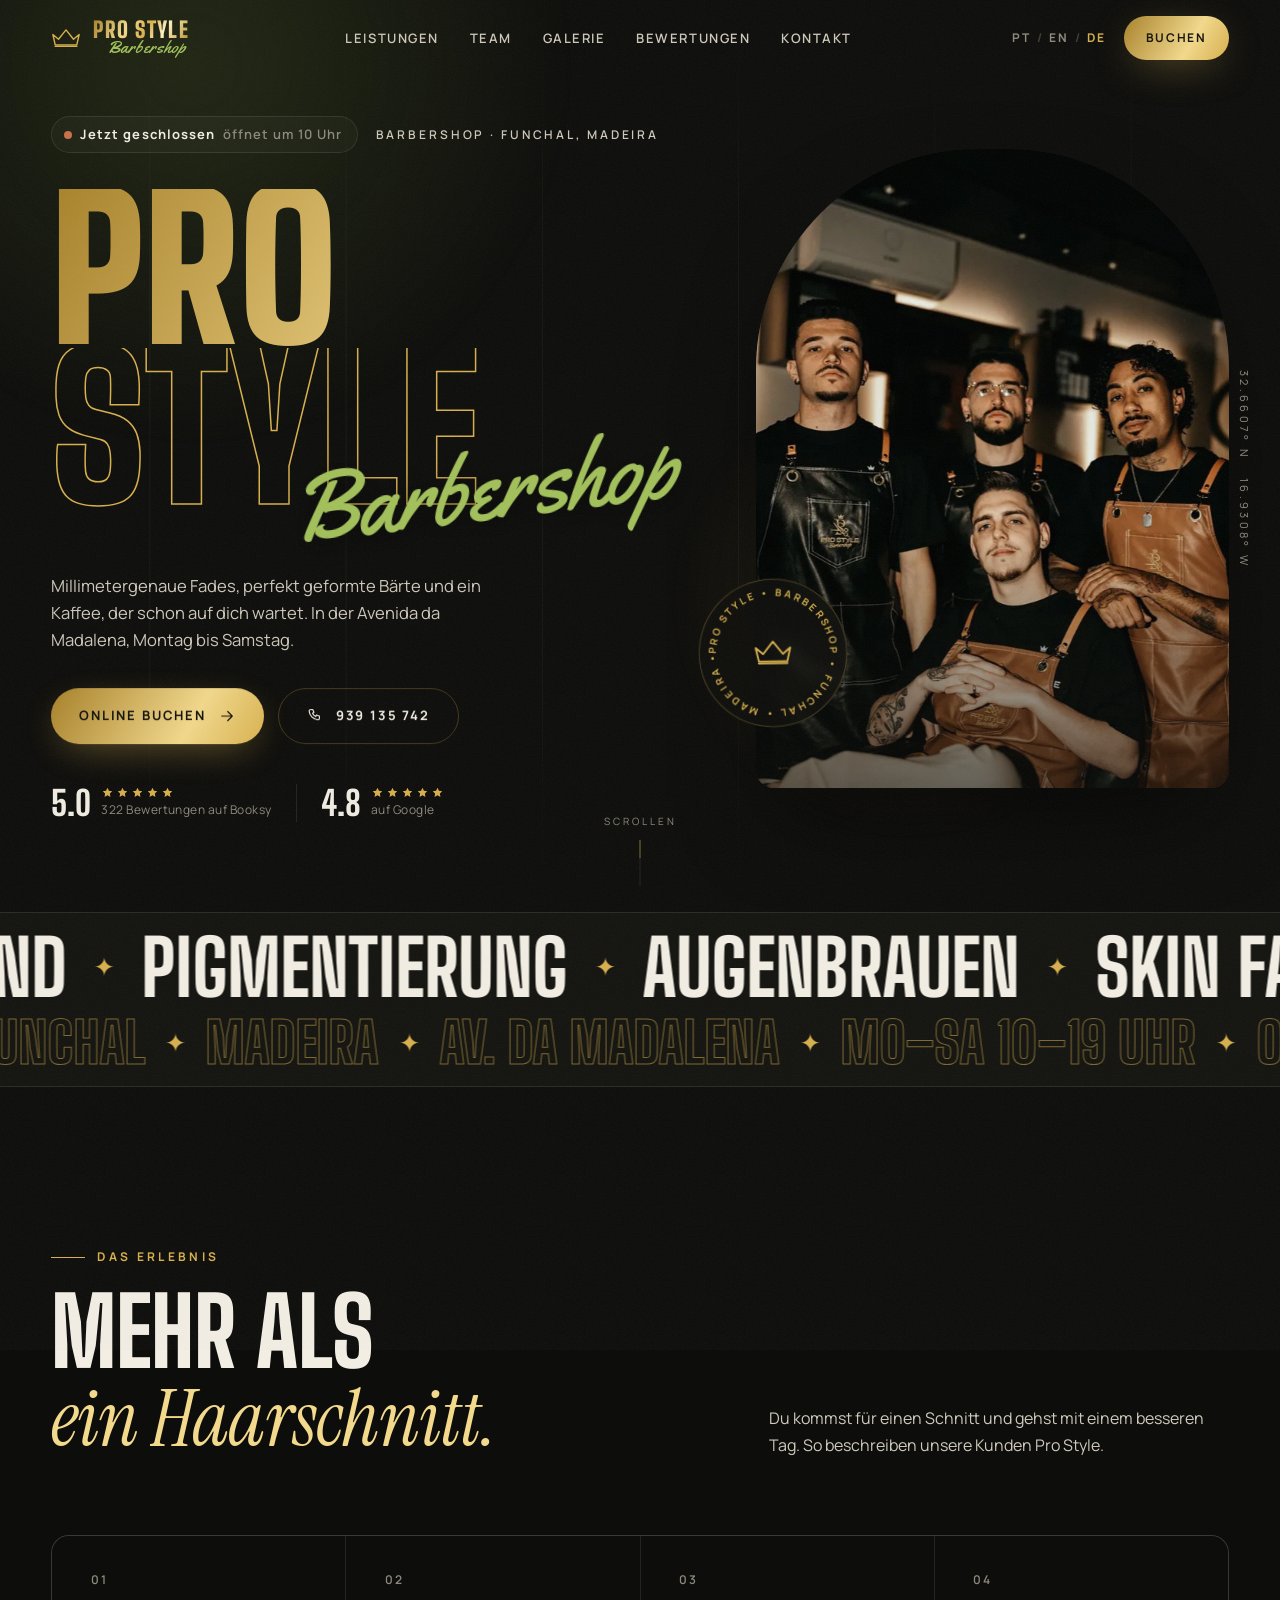
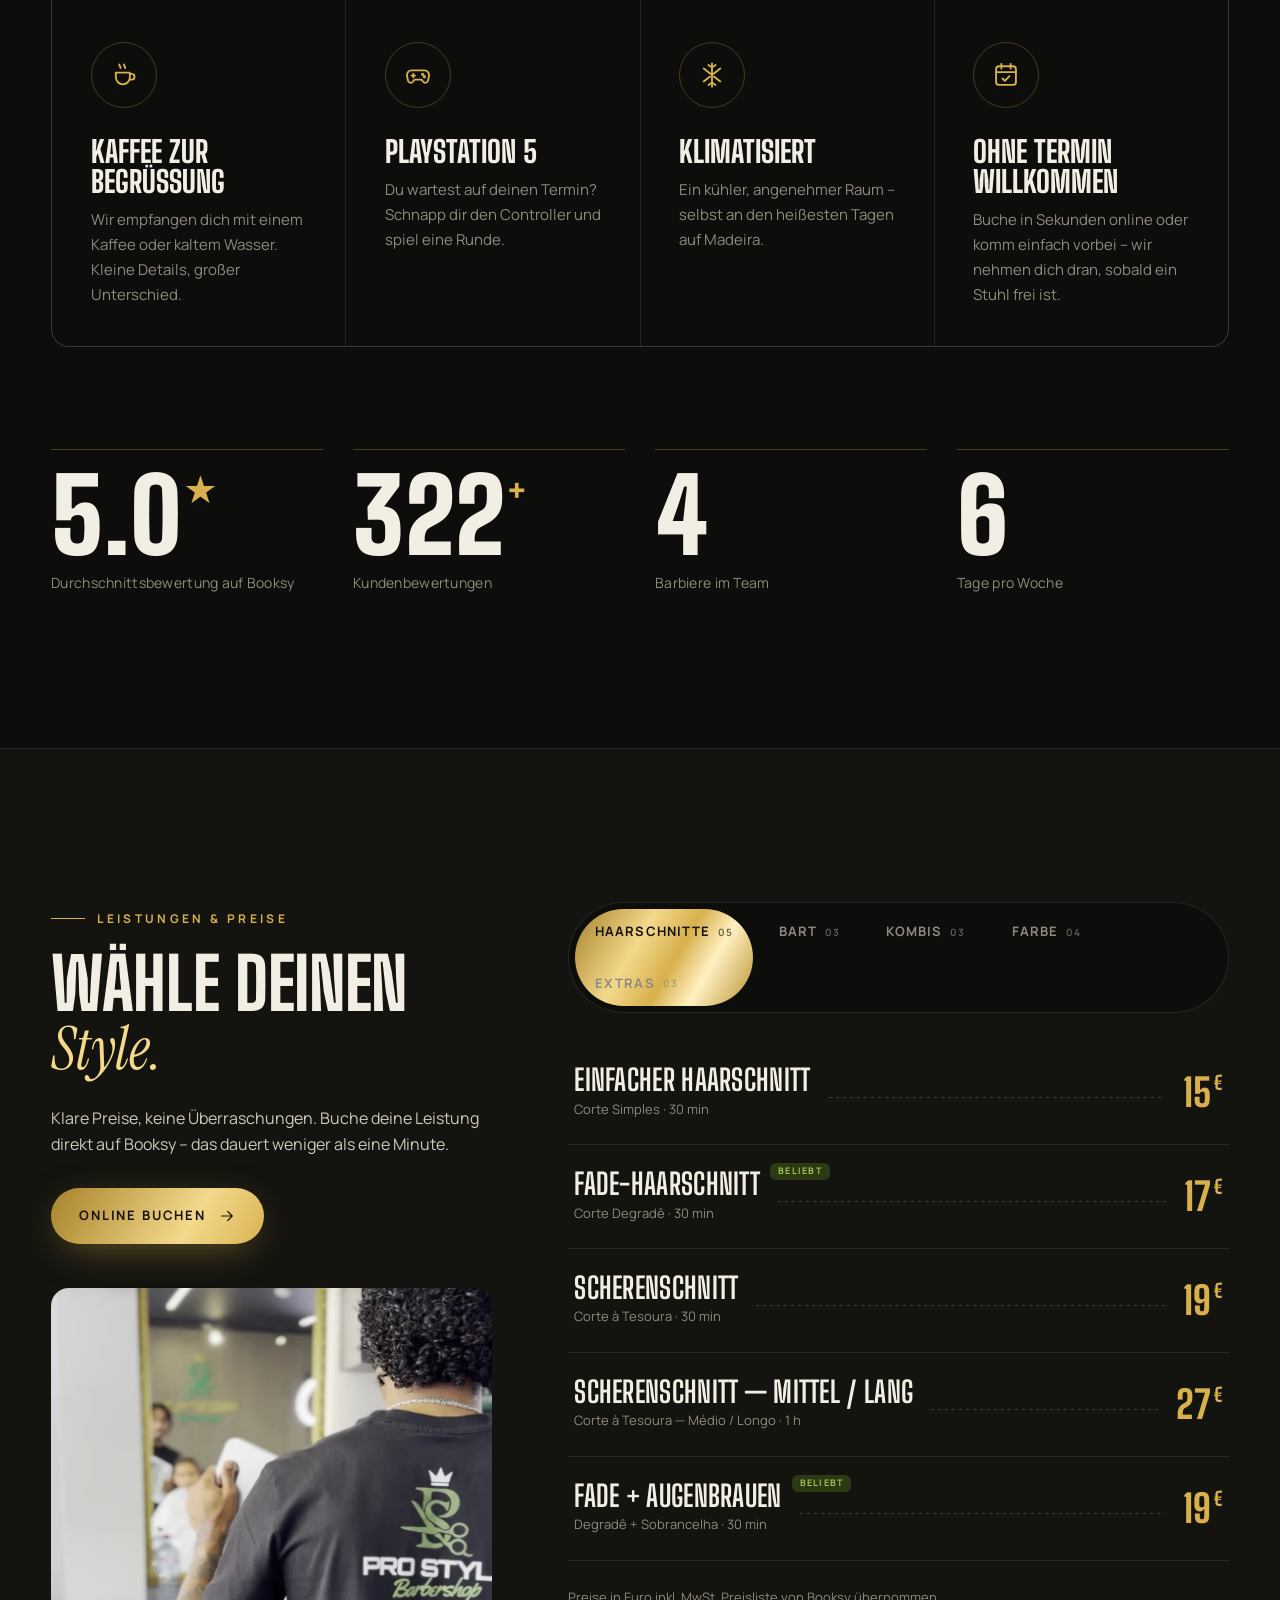
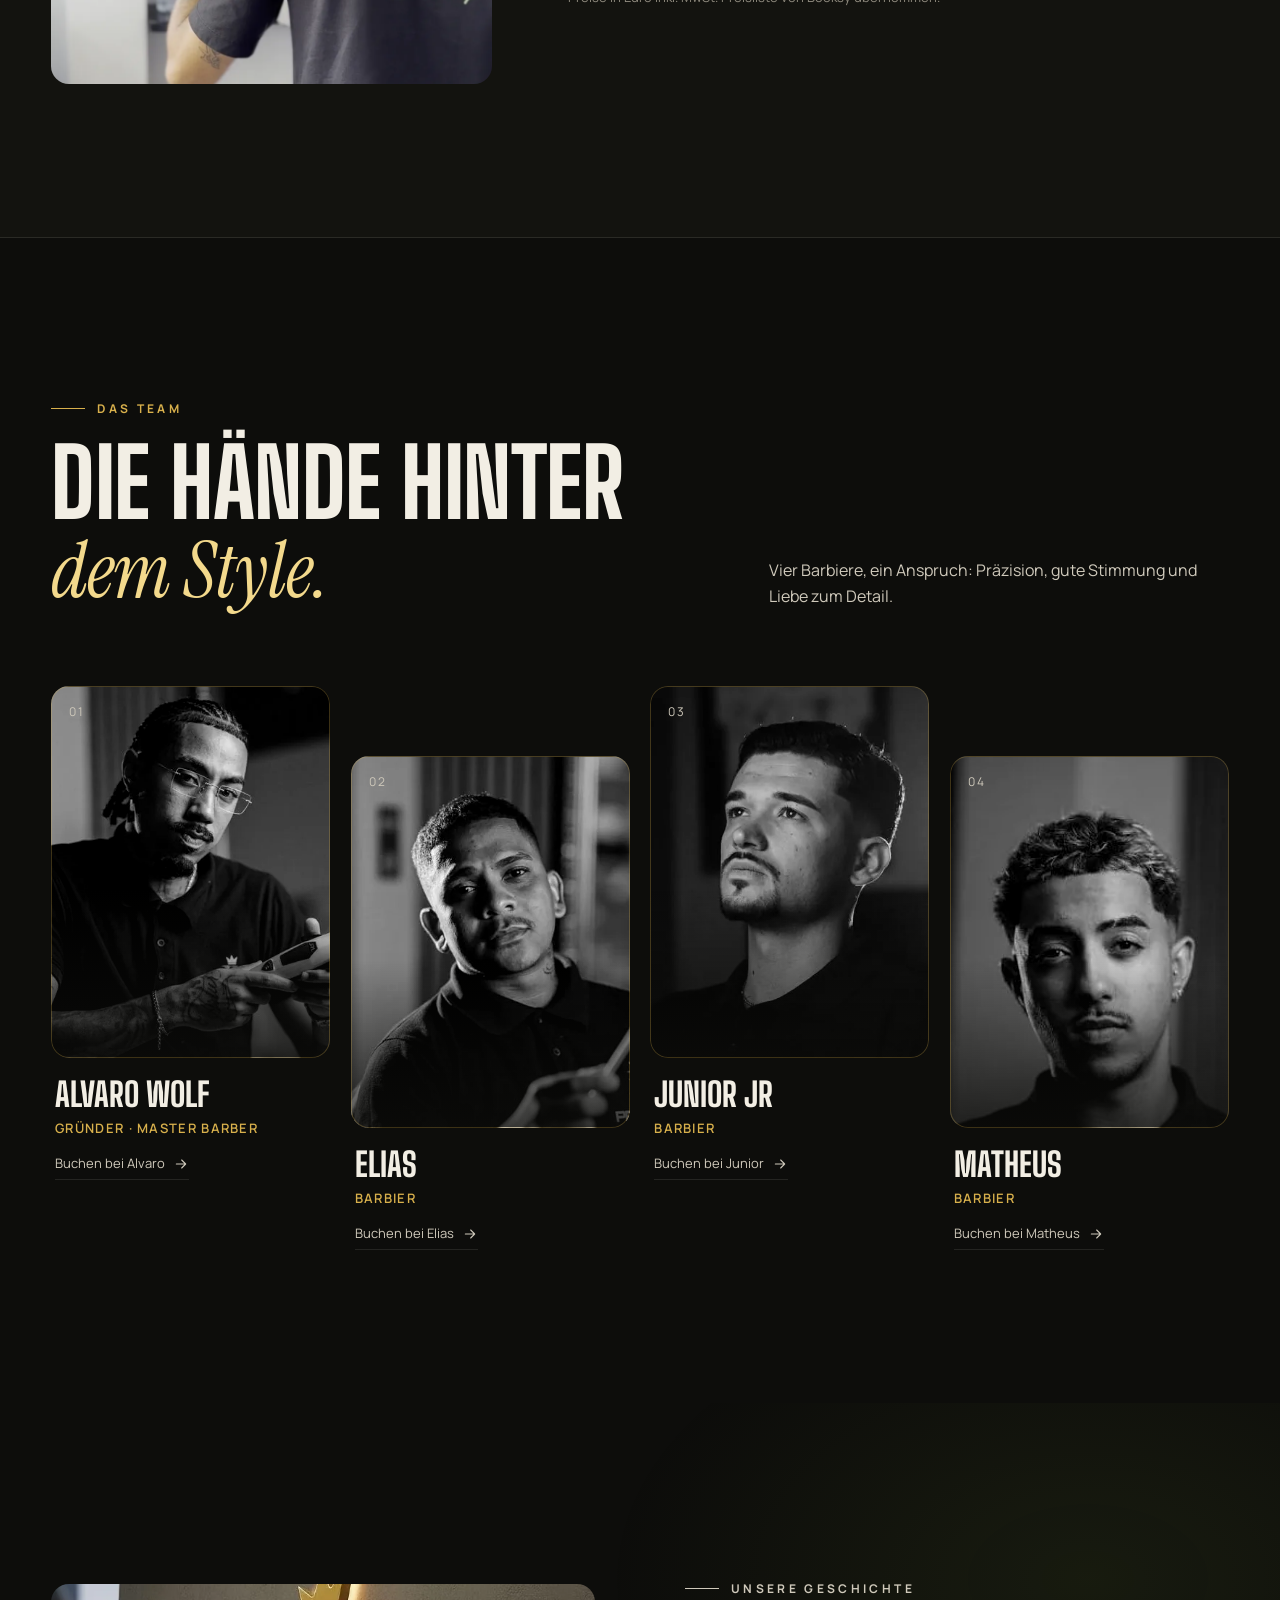
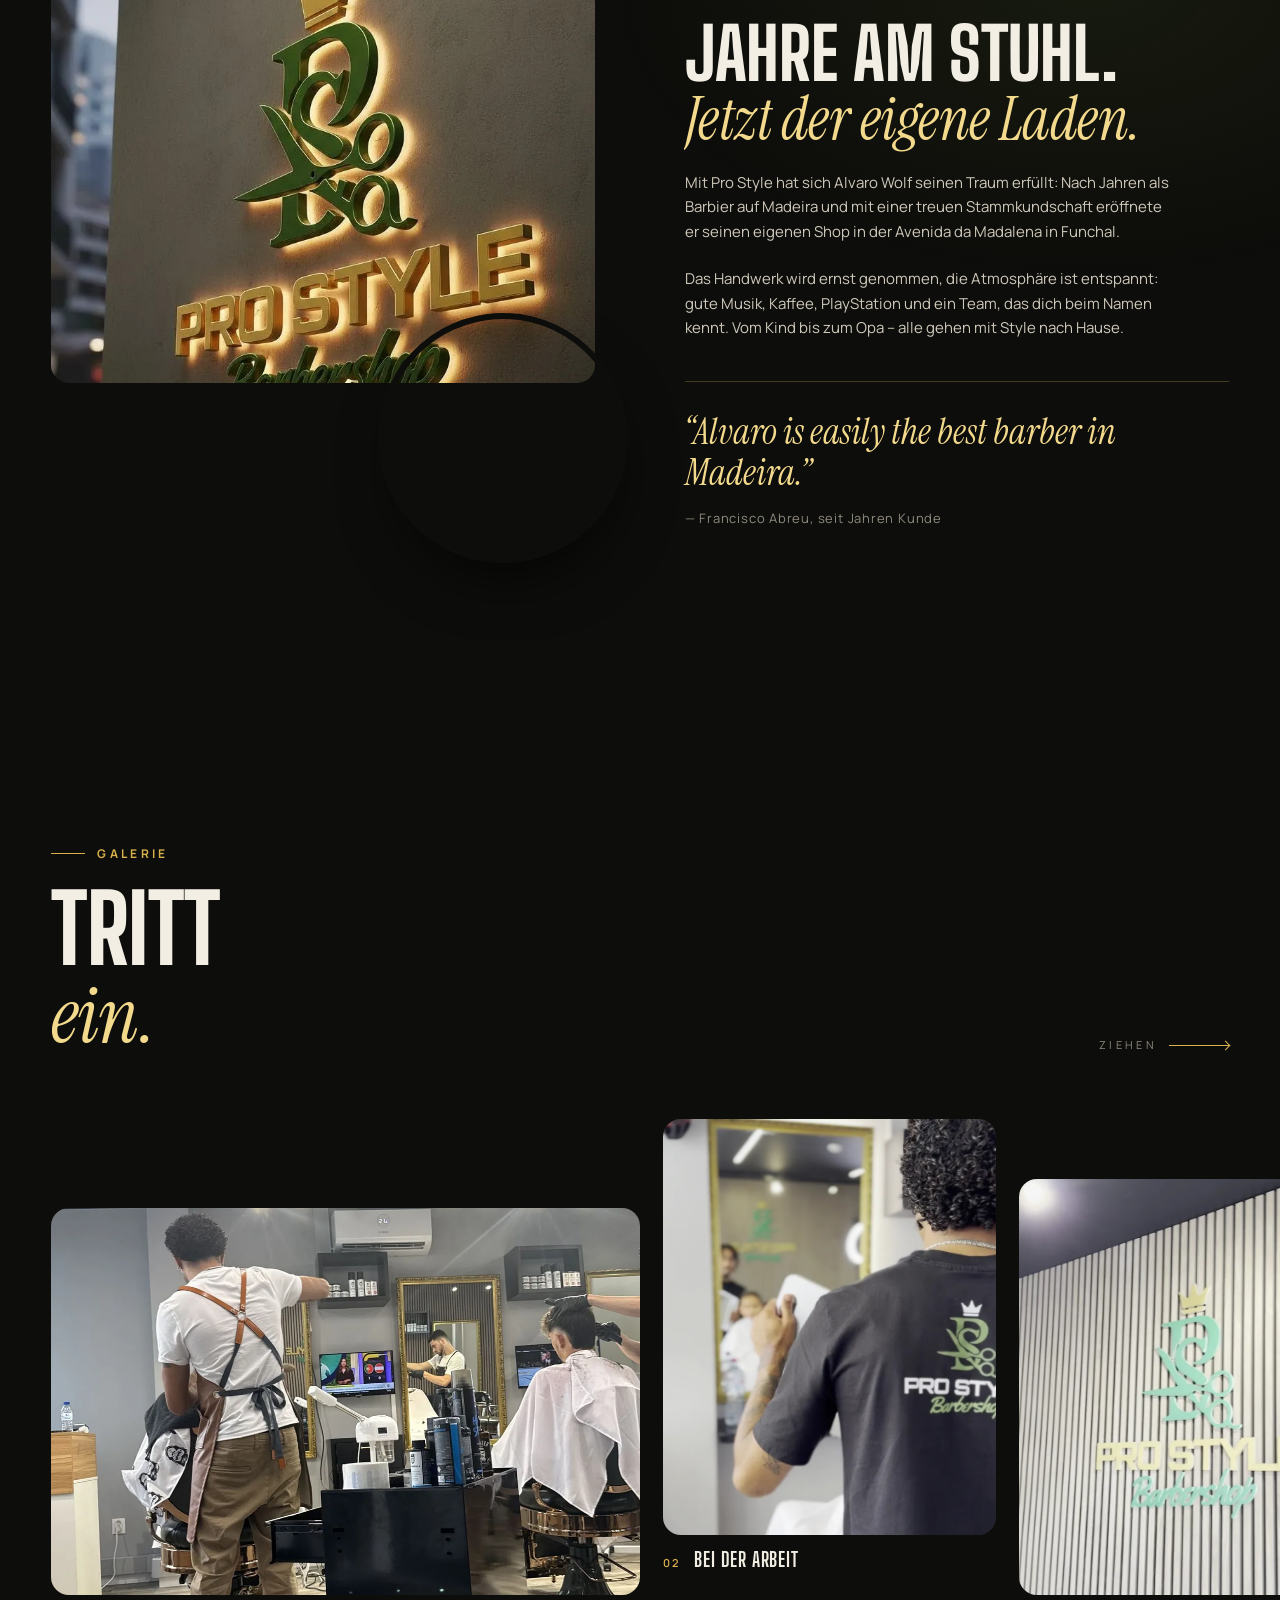
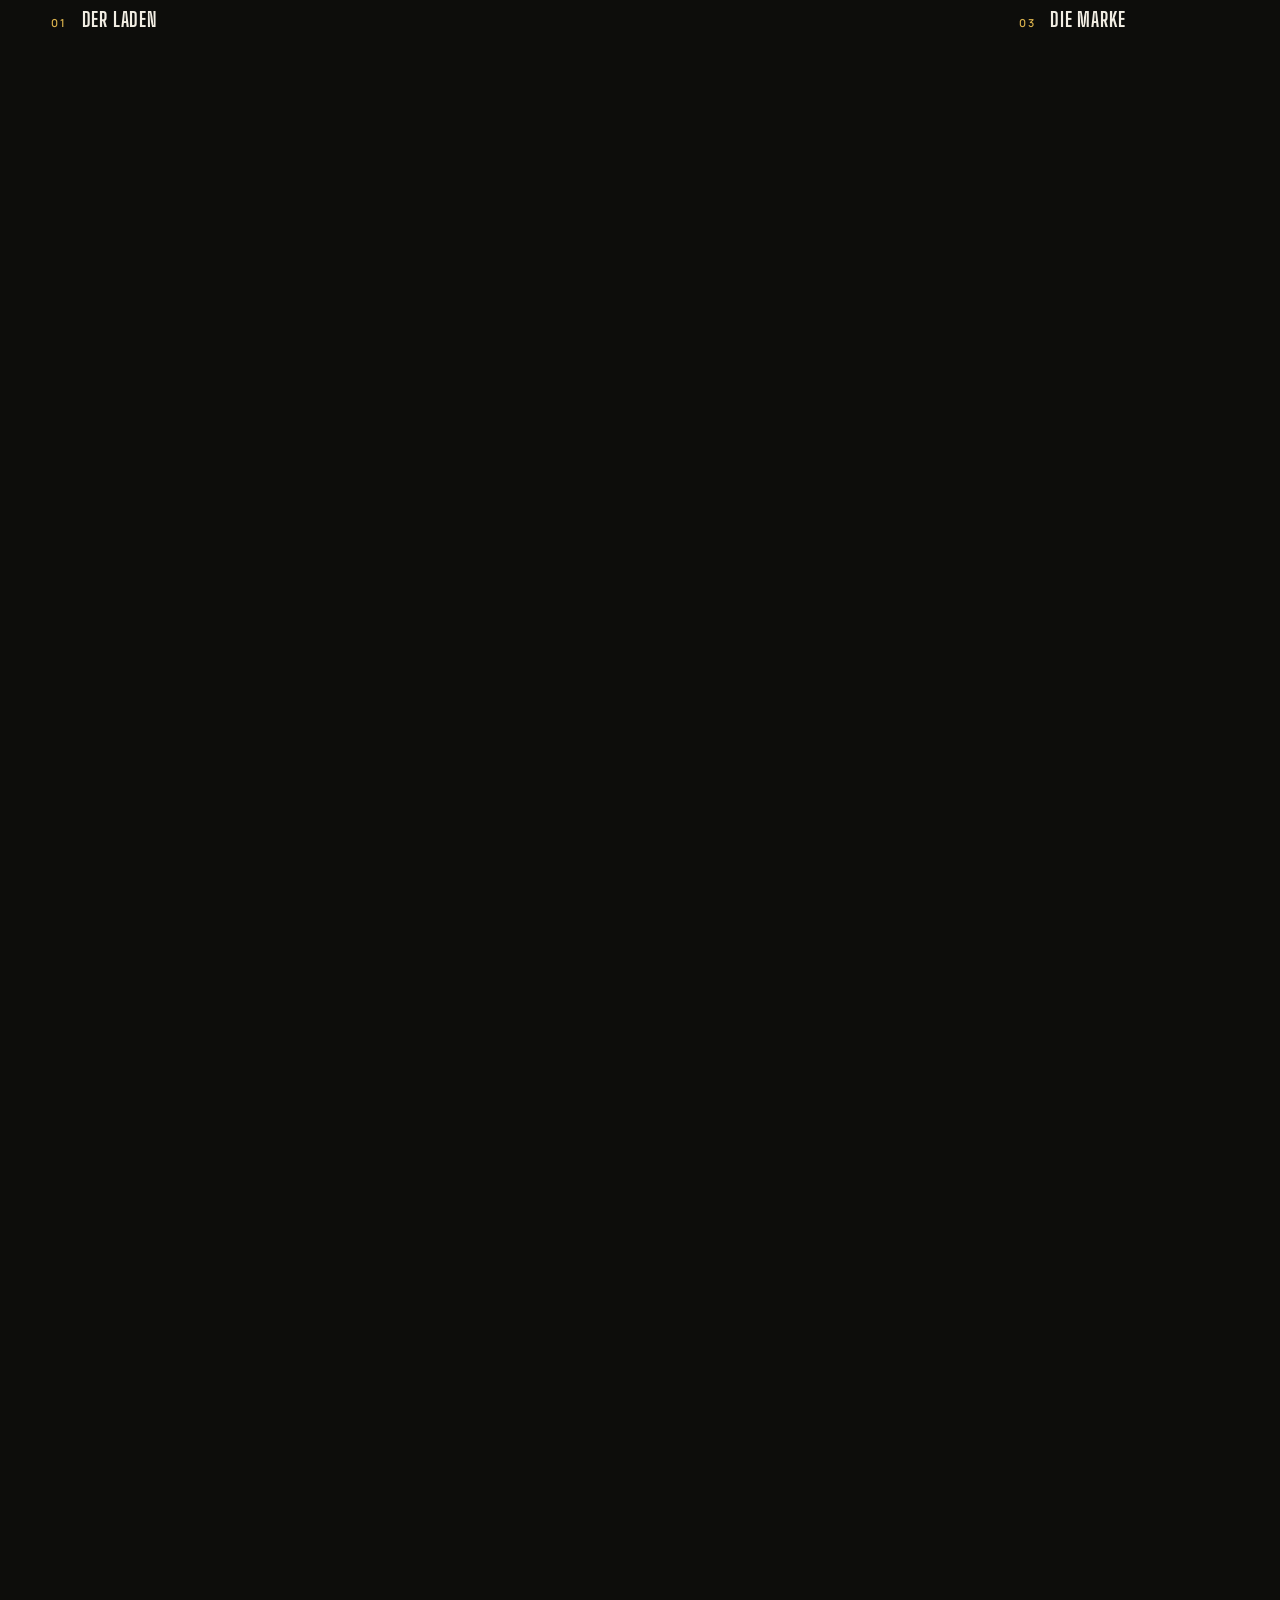
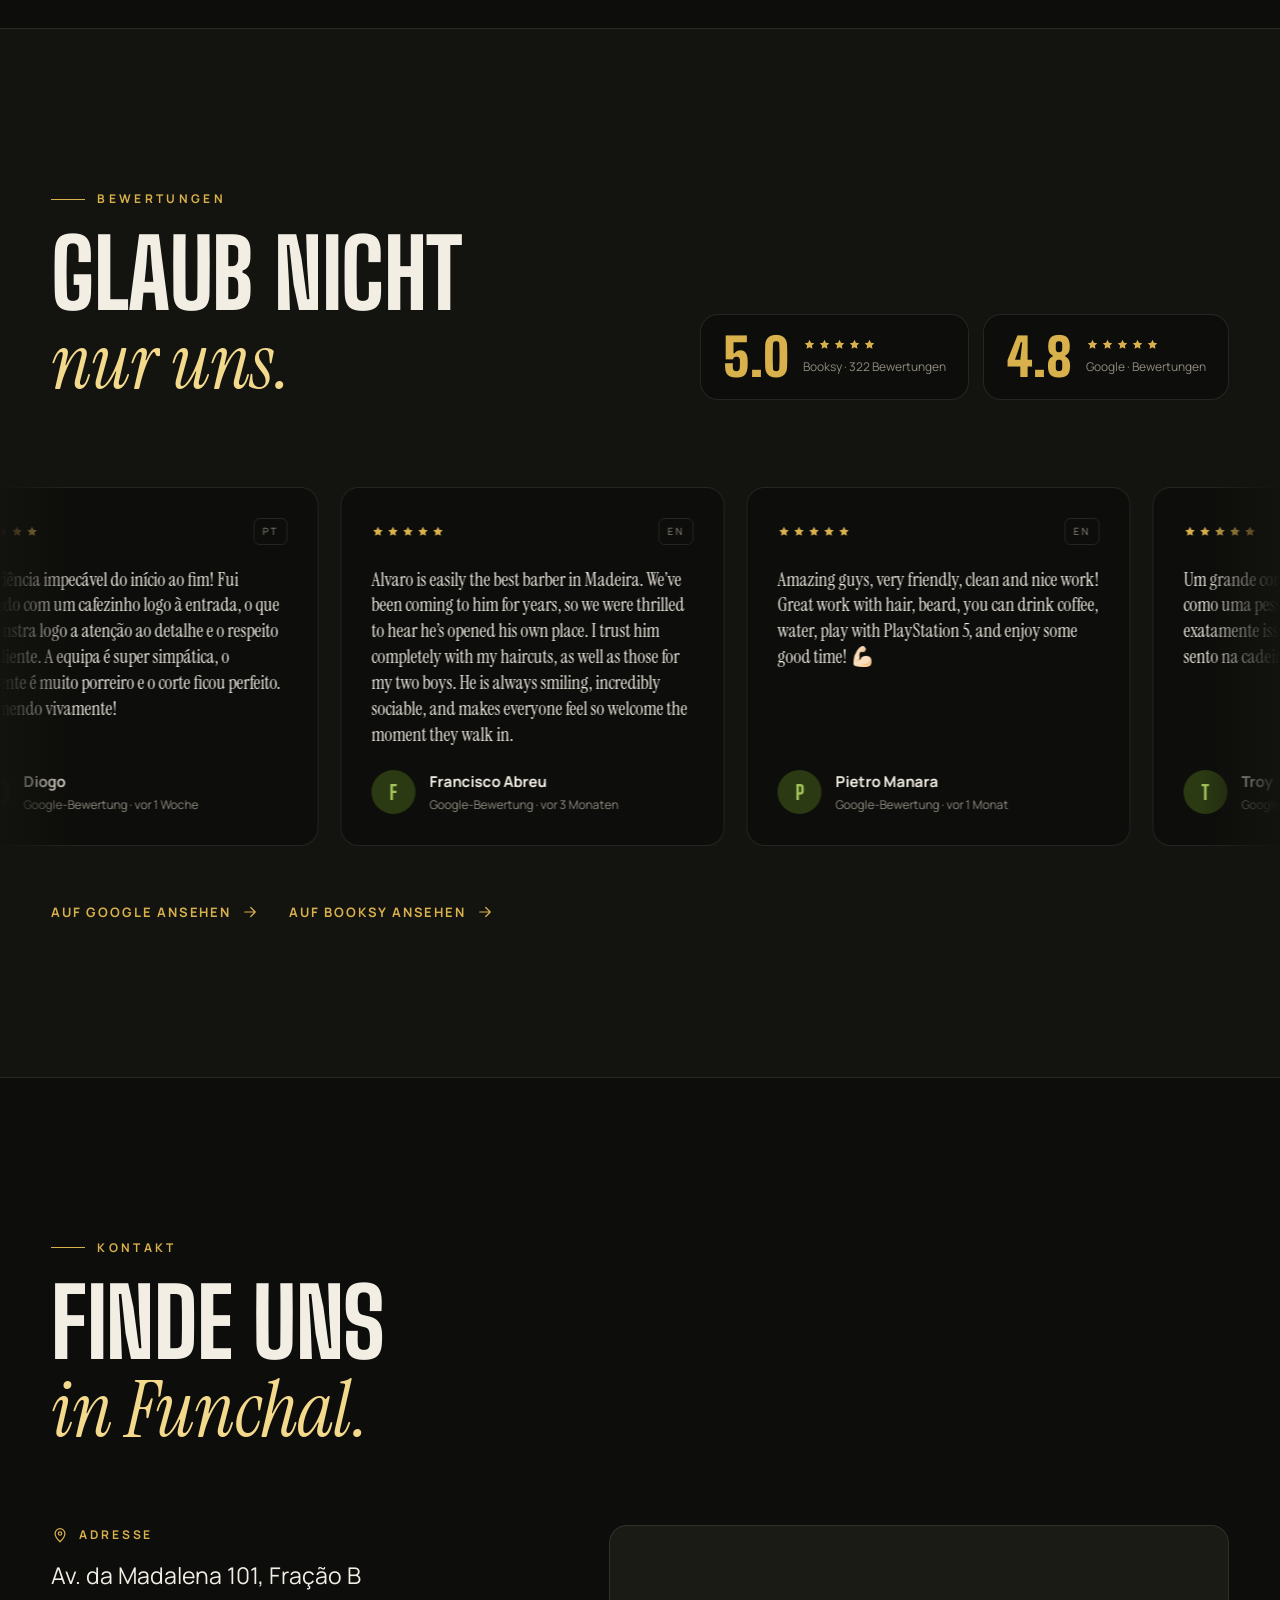
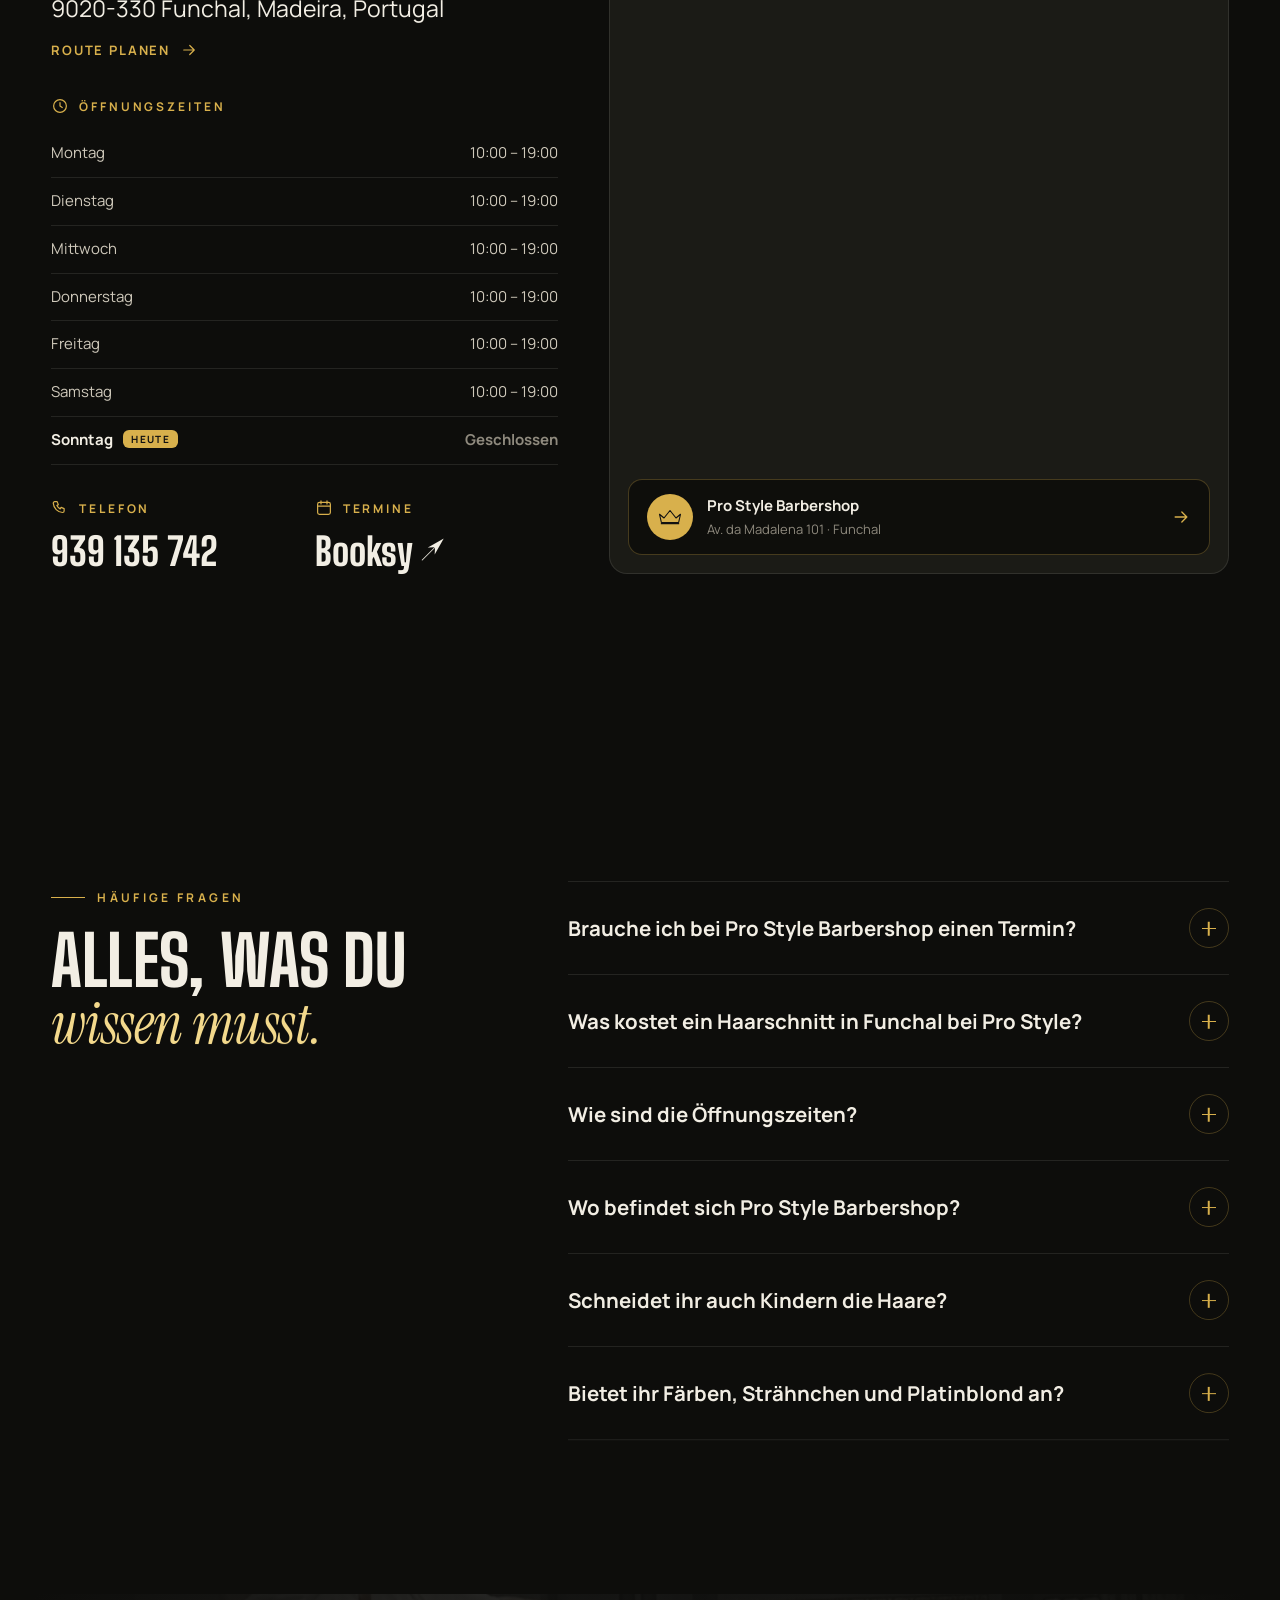
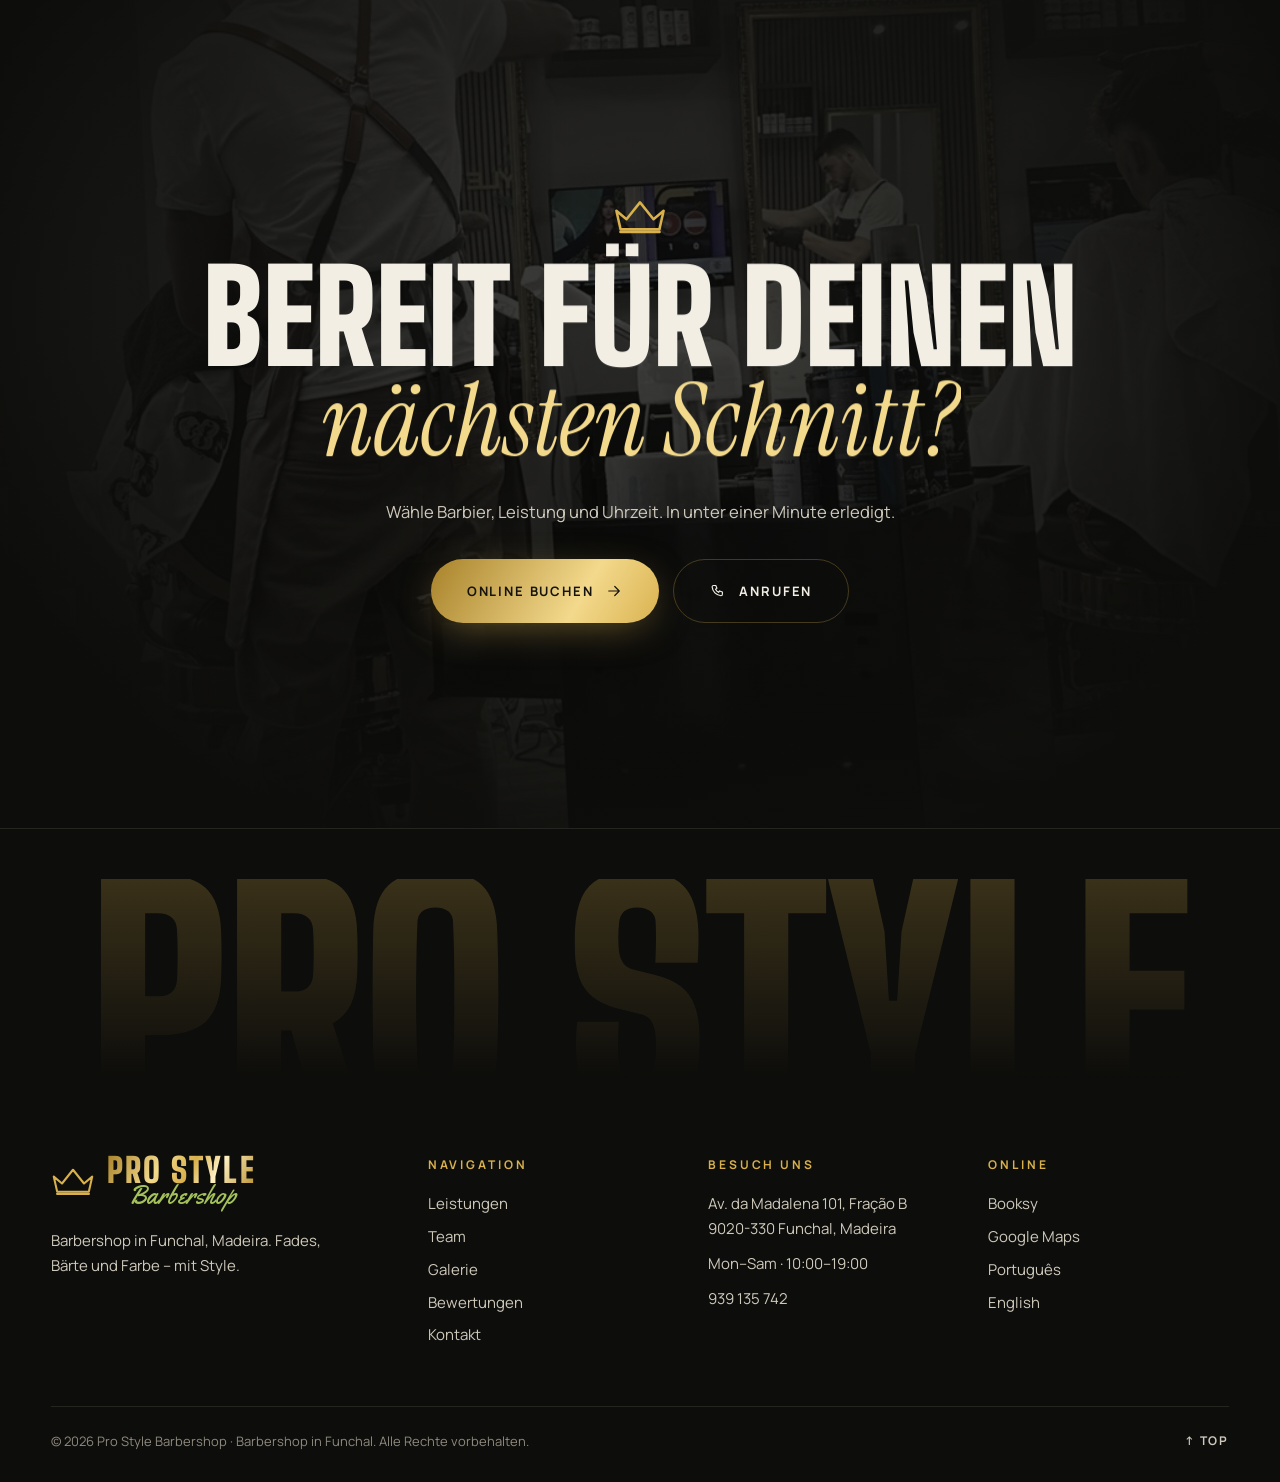
==== de/index.html @ 29e930ce "Pro Style Barbershop website: PT/EN/DE, animations, local SEO Co-Authored-By: Claude Opus 5.5 <norep" ====
<!doctype html>
<html lang="de">
<head>
<meta charset="utf-8">
<meta name="viewport" content="width=device-width, initial-scale=1, viewport-fit=cover">
<title>Pro Style Barbershop – Barbershop in Funchal, Madeira</title>
<meta name="description" content="Barbershop in der Av. da Madalena, Funchal. Fades, Bart und Färben ab 15 €. ★ 5.0 bei 322 Booksy-Bewertungen. Mo–Sa 10–19 Uhr. Online buchen.">
<link rel="canonical" href="https://www.prostylebarbershop.pt/de/">
<link rel="alternate" hreflang="pt-PT" href="https://www.prostylebarbershop.pt/">
<link rel="alternate" hreflang="en" href="https://www.prostylebarbershop.pt/en/">
<link rel="alternate" hreflang="de" href="https://www.prostylebarbershop.pt/de/">
<link rel="alternate" hreflang="x-default" href="https://www.prostylebarbershop.pt/">
<meta name="robots" content="noindex, nofollow">
<meta name="theme-color" content="#0d0d0b">
<meta name="geo.region" content="PT-30">
<meta name="geo.placename" content="Funchal, Madeira">
<meta name="geo.position" content="32.6607696;-16.9308653">
<meta name="ICBM" content="32.6607696, -16.9308653">
<meta property="og:type" content="website">
<meta property="og:site_name" content="Pro Style Barbershop">
<meta property="og:locale" content="de_DE">
<meta property="og:title" content="Pro Style Barbershop – Barbershop in Funchal, Madeira">
<meta property="og:description" content="Barbershop in der Av. da Madalena, Funchal. Fades, Bart und Färben ab 15 €. ★ 5.0 bei 322 Booksy-Bewertungen. Mo–Sa 10–19 Uhr. Online buchen.">
<meta property="og:url" content="https://www.prostylebarbershop.pt/de/">
<meta property="og:image" content="https://www.prostylebarbershop.pt/assets/img/og-image.jpg">
<meta property="og:image:width" content="1200">
<meta property="og:image:height" content="629">
<meta name="twitter:card" content="summary_large_image">
<link rel="icon" type="image/png" sizes="32x32" href="../favicon-32.png">
<link rel="apple-touch-icon" href="../apple-touch-icon.png">
<link rel="manifest" href="../site.webmanifest">
<link rel="preconnect" href="https://fonts.googleapis.com">
<link rel="preconnect" href="https://fonts.gstatic.com" crossorigin>
<link rel="stylesheet" href="https://fonts.googleapis.com/css2?family=Big+Shoulders+Display:wght@500;700;800;900&family=Instrument+Serif:ital@0;1&family=Manrope:wght@400;500;600;700&family=Yellowtail&display=swap">
<link rel="preload" as="image" href="../assets/img/hero-team.webp" imagesrcset="../assets/img/hero-team-sm.webp 640w, ../assets/img/hero-team.webp 1100w" imagesizes="(max-width: 900px) 100vw, 45vw">
<link rel="stylesheet" href="../assets/css/style.css">
<script>document.documentElement.classList.add('js');</script>
<script type="application/ld+json">{"@context": "https://schema.org", "@type": "BarberShop", "@id": "https://www.prostylebarbershop.pt/#barbershop", "name": "Pro Style Barbershop", "alternateName": "Pro Style Barber Shop", "description": "Barbershop in der Av. da Madalena, Funchal. Fades, Bart und Färben ab 15 €. ★ 5.0 bei 322 Booksy-Bewertungen. Mo–Sa 10–19 Uhr. Online buchen.", "url": "https://www.prostylebarbershop.pt/de/", "logo": "https://www.prostylebarbershop.pt/icon-512.png", "image": ["https://www.prostylebarbershop.pt/assets/img/og-image.jpg", "https://www.prostylebarbershop.pt/assets/img/hero-team.webp", "https://www.prostylebarbershop.pt/assets/img/interior.webp"], "telephone": "+351939135742", "priceRange": "€€", "currenciesAccepted": "EUR", "address": {"@type": "PostalAddress", "streetAddress": "Av. da Madalena 101, Fração B", "addressLocality": "Funchal", "addressRegion": "Madeira", "postalCode": "9020-330", "addressCountry": "PT"}, "geo": {"@type": "GeoCoordinates", "latitude": 32.6607696, "longitude": -16.9308653}, "hasMap": "https://maps.google.com/?cid=11358967857118036349", "areaServed": [{"@type": "City", "name": "Funchal"}, {"@type": "AdministrativeArea", "name": "Madeira"}], "openingHoursSpecification": [{"@type": "OpeningHoursSpecification", "dayOfWeek": ["Monday", "Tuesday", "Wednesday", "Thursday", "Friday", "Saturday"], "opens": "10:00", "closes": "19:00"}], "founder": {"@type": "Person", "name": "Alvaro Wolf"}, "employee": [{"@type": "Person", "name": "Alvaro Wolf", "jobTitle": "Barber"}, {"@type": "Person", "name": "Elias", "jobTitle": "Barber"}, {"@type": "Person", "name": "Junior JR", "jobTitle": "Barber"}, {"@type": "Person", "name": "Matheus", "jobTitle": "Barber"}], "sameAs": ["https://prostyle38.booksy.com", "https://maps.google.com/?cid=11358967857118036349"], "potentialAction": {"@type": "ReserveAction", "target": "https://prostyle38.booksy.com", "name": "Online buchen"}, "hasOfferCatalog": {"@type": "OfferCatalog", "name": "Leistungen & Preise", "itemListElement": [{"@type": "Offer", "price": "15.00", "priceCurrency": "EUR", "itemOffered": {"@type": "Service", "name": "Einfacher Haarschnitt"}}, {"@type": "Offer", "price": "17.00", "priceCurrency": "EUR", "itemOffered": {"@type": "Service", "name": "Fade-Haarschnitt"}}, {"@type": "Offer", "price": "19.00", "priceCurrency": "EUR", "itemOffered": {"@type": "Service", "name": "Scherenschnitt"}}, {"@type": "Offer", "price": "27.00", "priceCurrency": "EUR", "itemOffered": {"@type": "Service", "name": "Scherenschnitt — mittel / lang"}}, {"@type": "Offer", "price": "19.00", "priceCurrency": "EUR", "itemOffered": {"@type": "Service", "name": "Fade + Augenbrauen"}}, {"@type": "Offer", "price": "14.00", "priceCurrency": "EUR", "itemOffered": {"@type": "Service", "name": "Bart einfach"}}, {"@type": "Offer", "price": "30.00", "priceCurrency": "EUR", "itemOffered": {"@type": "Service", "name": "Pro Style Bart"}}, {"@type": "Offer", "price": "26.00", "priceCurrency": "EUR", "itemOffered": {"@type": "Service", "name": "Bart + Pigmentierung"}}, {"@type": "Offer", "price": "24.00", "priceCurrency": "EUR", "itemOffered": {"@type": "Service", "name": "Haare & Bart"}}, {"@type": "Offer", "price": "42.00", "priceCurrency": "EUR", "itemOffered": {"@type": "Service", "name": "Haare & Bart Pro Style"}}, {"@type": "Offer", "price": "29.00", "priceCurrency": "EUR", "itemOffered": {"@type": "Service", "name": "Schnitt + Pigmentierung"}}, {"@type": "Offer", "price": "35.00", "priceCurrency": "EUR", "itemOffered": {"@type": "Service", "name": "Färben"}}, {"@type": "Offer", "price": "50.00", "priceCurrency": "EUR", "itemOffered": {"@type": "Service", "name": "Färben + Haarschnitt"}}, {"@type": "Offer", "price": "60.00", "priceCurrency": "EUR", "itemOffered": {"@type": "Service", "name": "Strähnchen"}}, {"@type": "Offer", "price": "70.00", "priceCurrency": "EUR", "itemOffered": {"@type": "Service", "name": "Platinblond"}}, {"@type": "Offer", "price": "5.00", "priceCurrency": "EUR", "itemOffered": {"@type": "Service", "name": "Augenbrauen"}}, {"@type": "Offer", "price": "3.00", "priceCurrency": "EUR", "itemOffered": {"@type": "Service", "name": "Nasenwachs"}}, {"@type": "Offer", "price": "20.00", "priceCurrency": "EUR", "itemOffered": {"@type": "Service", "name": "Fade + Nasenwachs"}}]}, "amenityFeature": [{"@type": "LocationFeatureSpecification", "name": "Air conditioning", "value": true}, {"@type": "LocationFeatureSpecification", "name": "Free coffee", "value": true}, {"@type": "LocationFeatureSpecification", "name": "PlayStation 5", "value": true}, {"@type": "LocationFeatureSpecification", "name": "Walk-ins welcome", "value": true}]}</script>
<script type="application/ld+json">{"@context": "https://schema.org", "@type": "FAQPage", "mainEntity": [{"@type": "Question", "name": "Brauche ich bei Pro Style Barbershop einen Termin?", "acceptedAnswer": {"@type": "Answer", "text": "Wir empfehlen, online über Booksy zu buchen, um deine Wunschzeit zu sichern. Kunden ohne Termin sind aber willkommen, sobald ein Stuhl frei ist."}}, {"@type": "Question", "name": "Was kostet ein Haarschnitt in Funchal bei Pro Style?", "acceptedAnswer": {"@type": "Answer", "text": "Ein einfacher Haarschnitt kostet 15 €, ein Fade 17 € und die Kombi Haare & Bart 24 €. Die vollständige Preisliste findest du oben."}}, {"@type": "Question", "name": "Wie sind die Öffnungszeiten?", "acceptedAnswer": {"@type": "Answer", "text": "Wir haben Montag bis Samstag von 10:00 bis 19:00 Uhr geöffnet. Sonntags ist geschlossen."}}, {"@type": "Question", "name": "Wo befindet sich Pro Style Barbershop?", "acceptedAnswer": {"@type": "Answer", "text": "Av. da Madalena 101, Fração B, 9020-330 Funchal, Madeira, Portugal. Tippe auf „Route planen“, um den Weg in Google Maps zu öffnen."}}, {"@type": "Question", "name": "Schneidet ihr auch Kindern die Haare?", "acceptedAnswer": {"@type": "Answer", "text": "Ja. Wir schneiden Haare für Kunden jeden Alters – viele Väter bringen ihre Söhne gleich mit."}}, {"@type": "Question", "name": "Bietet ihr Färben, Strähnchen und Platinblond an?", "acceptedAnswer": {"@type": "Answer", "text": "Ja. Färben ab 35 €, Strähnchen 60 € und Platinblond 70 €."}}]}</script>
<script type="application/ld+json">{"@context": "https://schema.org", "@type": "WebSite", "name": "Pro Style Barbershop", "url": "https://www.prostylebarbershop.pt/", "inLanguage": "de"}</script>
</head>
<body data-lang="de">
<a class="skip" href="#main">Zum Inhalt springen</a>

<div class="loader" aria-hidden="true">
  <div class="loader-inner">
    <svg class="crown" viewBox="0 0 64 44" aria-hidden="true"><path class="crown-path" d="M4 14l12 10L32 4l16 20 12-10-5 22H9L4 14Z" fill="none" stroke="currentColor" stroke-width="3" stroke-linejoin="round"/><path class="crown-base" d="M9 39h46" stroke="currentColor" stroke-width="3.4" stroke-linecap="round"/></svg>
    <div class="loader-word"><span>P</span><span>R</span><span>O</span><span>&nbsp;</span><span>S</span><span>T</span><span>Y</span><span>L</span><span>E</span></div>
    <div class="loader-bar"><i></i></div>
    <p class="loader-sub">Der Stuhl wird vorbereitet</p>
  </div>
</div>

<div class="cursor" aria-hidden="true"><div class="cursor-dot"></div><div class="cursor-ring"><span class="cursor-label"></span></div></div>
<div class="grain" aria-hidden="true"></div>

<header class="header">
  <div class="header-in">
    <a class="brand" href="../" aria-label="Pro Style Barbershop — Barbershop in Funchal" data-cursor="hover"><span class="wordmark "><svg class="crown" viewBox="0 0 64 44" aria-hidden="true"><path class="crown-path" d="M4 14l12 10L32 4l16 20 12-10-5 22H9L4 14Z" fill="none" stroke="currentColor" stroke-width="3" stroke-linejoin="round"/><path class="crown-base" d="M9 39h46" stroke="currentColor" stroke-width="3.4" stroke-linecap="round"/></svg><span class="wm-text"><span class="wm-pro">PRO STYLE</span><span class="wm-script">Barbershop</span></span></span></a>
    <nav class="nav" aria-label="Menu">
      <ul><li><a href="#leistungen" data-cursor="hover">Leistungen</a></li><li><a href="#team" data-cursor="hover">Team</a></li><li><a href="#galerie" data-cursor="hover">Galerie</a></li><li><a href="#bewertungen" data-cursor="hover">Bewertungen</a></li><li><a href="#kontakt" data-cursor="hover">Kontakt</a></li></ul>
    </nav>
    <div class="header-actions">
      <div class="lang" role="group" aria-label="Language"><a href="../" hreflang="pt" lang="pt" title="Português" data-cursor="hover">PT</a><span class="lang-sep">/</span><a href="../en/" hreflang="en" lang="en" title="English" data-cursor="hover">EN</a><span class="lang-sep">/</span><span class="lang-cur" aria-current="true">DE</span></div>
      <a class="btn btn-gold btn-sm magnetic" href="https://prostyle38.booksy.com" target="_blank" rel="noopener" data-cursor="book"><span>Buchen</span></a>
      <button class="burger" aria-expanded="false" aria-controls="mnav" aria-label="Menü"><i></i><i></i></button>
    </div>
  </div>
</header>

<div class="mnav" id="mnav" hidden>
  <ul><li><a href="#leistungen"><span>01</span>Leistungen</a></li><li><a href="#team"><span>02</span>Team</a></li><li><a href="#galerie"><span>03</span>Galerie</a></li><li><a href="#bewertungen"><span>04</span>Bewertungen</a></li><li><a href="#kontakt"><span>05</span>Kontakt</a></li></ul>
  <div class="mnav-foot">
    <a href="tel:+351939135742"><svg class="ico" viewBox="0 0 24 24" fill="none" stroke="currentColor" stroke-width="1.6" stroke-linecap="round" stroke-linejoin="round" aria-hidden="true"><path d="M5 3.5h3.2l1.6 4-2 1.3a10 10 0 0 0 4.4 4.4l1.3-2 4 1.6V16a2 2 0 0 1-2 2A13.5 13.5 0 0 1 3 5.5a2 2 0 0 1 2-2Z"/></svg> 939 135 742</a>
    <a href="https://www.google.com/maps/dir/?api=1&destination=Pro+Style+Barbershop%2C+Av.+da+Madalena+101%2C+9020-330+Funchal" target="_blank" rel="noopener"><svg class="ico" viewBox="0 0 24 24" fill="none" stroke="currentColor" stroke-width="1.6" stroke-linecap="round" stroke-linejoin="round" aria-hidden="true"><path d="M12 21s-6.5-6-6.5-11a6.5 6.5 0 0 1 13 0c0 5-6.5 11-6.5 11Z"/><circle cx="12" cy="10" r="2.3"/></svg> Av. da Madalena 101, Funchal</a>
  </div>
</div>

<main id="main">

<section class="hero" aria-labelledby="hero-title">
  <div class="hero-bg" aria-hidden="true"><div class="hero-glow"></div><div class="hero-lines"></div></div>
  <div class="container hero-grid">
    <div class="hero-copy">
      <p class="eyebrow hero-in"><span class="status" data-status><i></i><b data-open="Jetzt geöffnet" data-closed="Jetzt geschlossen">Jetzt geöffnet</b><span class="status-sub" data-open="schließt um 19 Uhr" data-closed="öffnet um 10 Uhr">schließt um 19 Uhr</span></span><span class="eyebrow-txt">Barbershop · Funchal, Madeira</span></p>
      <h1 id="hero-title" class="hero-title">
        <span class="sr-only">Pro Style Barbershop — Barbershop in Funchal, Madeira</span>
        <span class="ht-line" aria-hidden="true"><span class="ht-word">PRO</span></span>
        <span class="ht-line" aria-hidden="true"><span class="ht-word ht-outline">STYLE</span></span>
        <span class="ht-script" aria-hidden="true">Barbershop</span>
      </h1>
      <p class="hero-lead hero-in">Millimetergenaue Fades, perfekt geformte Bärte und ein Kaffee, der schon auf dich wartet. In der Avenida da Madalena, Montag bis Samstag.</p>
      <div class="hero-ctas hero-in">
        <a class="btn btn-gold magnetic" href="https://prostyle38.booksy.com" target="_blank" rel="noopener" data-cursor="book"><span>Online buchen</span><svg class="ico" viewBox="0 0 24 24" fill="none" stroke="currentColor" stroke-width="1.6" stroke-linecap="round" stroke-linejoin="round" aria-hidden="true"><path d="M5 12h14M13 6l6 6-6 6"/></svg></a>
        <a class="btn btn-ghost magnetic" href="tel:+351939135742" data-cursor="hover"><svg class="ico" viewBox="0 0 24 24" fill="none" stroke="currentColor" stroke-width="1.6" stroke-linecap="round" stroke-linejoin="round" aria-hidden="true"><path d="M5 3.5h3.2l1.6 4-2 1.3a10 10 0 0 0 4.4 4.4l1.3-2 4 1.6V16a2 2 0 0 1-2 2A13.5 13.5 0 0 1 3 5.5a2 2 0 0 1 2-2Z"/></svg><span>939 135 742</span></a>
      </div>
      <div class="hero-ratings hero-in">
        <a href="https://prostyle38.booksy.com" target="_blank" rel="noopener" class="rating" data-cursor="hover"><strong>5.0</strong><span class="stars" aria-hidden="true"><svg viewBox="0 0 24 24" aria-hidden="true"><path fill="currentColor" d="m12 3 2.7 5.6 6.1.9-4.4 4.3 1 6.1L12 17l-5.4 2.9 1-6.1L3.2 9.5l6.1-.9L12 3Z"/></svg><svg viewBox="0 0 24 24" aria-hidden="true"><path fill="currentColor" d="m12 3 2.7 5.6 6.1.9-4.4 4.3 1 6.1L12 17l-5.4 2.9 1-6.1L3.2 9.5l6.1-.9L12 3Z"/></svg><svg viewBox="0 0 24 24" aria-hidden="true"><path fill="currentColor" d="m12 3 2.7 5.6 6.1.9-4.4 4.3 1 6.1L12 17l-5.4 2.9 1-6.1L3.2 9.5l6.1-.9L12 3Z"/></svg><svg viewBox="0 0 24 24" aria-hidden="true"><path fill="currentColor" d="m12 3 2.7 5.6 6.1.9-4.4 4.3 1 6.1L12 17l-5.4 2.9 1-6.1L3.2 9.5l6.1-.9L12 3Z"/></svg><svg viewBox="0 0 24 24" aria-hidden="true"><path fill="currentColor" d="m12 3 2.7 5.6 6.1.9-4.4 4.3 1 6.1L12 17l-5.4 2.9 1-6.1L3.2 9.5l6.1-.9L12 3Z"/></svg></span><small>322 Bewertungen auf Booksy</small></a>
        <span class="rating-sep" aria-hidden="true"></span>
        <a href="https://maps.app.goo.gl/f3qpy4afYyYAXmer7" target="_blank" rel="noopener" class="rating" data-cursor="hover"><strong>4.8</strong><span class="stars" aria-hidden="true"><svg viewBox="0 0 24 24" aria-hidden="true"><path fill="currentColor" d="m12 3 2.7 5.6 6.1.9-4.4 4.3 1 6.1L12 17l-5.4 2.9 1-6.1L3.2 9.5l6.1-.9L12 3Z"/></svg><svg viewBox="0 0 24 24" aria-hidden="true"><path fill="currentColor" d="m12 3 2.7 5.6 6.1.9-4.4 4.3 1 6.1L12 17l-5.4 2.9 1-6.1L3.2 9.5l6.1-.9L12 3Z"/></svg><svg viewBox="0 0 24 24" aria-hidden="true"><path fill="currentColor" d="m12 3 2.7 5.6 6.1.9-4.4 4.3 1 6.1L12 17l-5.4 2.9 1-6.1L3.2 9.5l6.1-.9L12 3Z"/></svg><svg viewBox="0 0 24 24" aria-hidden="true"><path fill="currentColor" d="m12 3 2.7 5.6 6.1.9-4.4 4.3 1 6.1L12 17l-5.4 2.9 1-6.1L3.2 9.5l6.1-.9L12 3Z"/></svg><svg viewBox="0 0 24 24" aria-hidden="true"><path fill="currentColor" d="m12 3 2.7 5.6 6.1.9-4.4 4.3 1 6.1L12 17l-5.4 2.9 1-6.1L3.2 9.5l6.1-.9L12 3Z"/></svg></span><small>auf Google</small></a>
      </div>
    </div>
    <div class="hero-media">
      <div class="hero-frame">
        <img src="../assets/img/hero-team.webp" srcset="../assets/img/hero-team-sm.webp 640w, ../assets/img/hero-team.webp 1100w" sizes="(max-width: 900px) 100vw, 45vw" alt="Das Team von Pro Style Barbershop in Funchal" width="1100" height="1650" fetchpriority="high">
      </div>
      <div class="badge" aria-hidden="true">
        <svg viewBox="0 0 200 200"><defs><path id="circ-de" d="M100,100 m-78,0 a78,78 0 1,1 156,0 a78,78 0 1,1 -156,0"/></defs><text><textPath href="#circ-de">PRO STYLE • BARBERSHOP • FUNCHAL • MADEIRA • </textPath></text></svg>
        <svg class="crown" viewBox="0 0 64 44" aria-hidden="true"><path class="crown-path" d="M4 14l12 10L32 4l16 20 12-10-5 22H9L4 14Z" fill="none" stroke="currentColor" stroke-width="3" stroke-linejoin="round"/><path class="crown-base" d="M9 39h46" stroke="currentColor" stroke-width="3.4" stroke-linecap="round"/></svg>
      </div>
      <p class="hero-loc"><span>32.6607° N</span><span>16.9308° W</span></p>
    </div>
  </div>
  <a class="scroll-cue" href="#erlebnis" data-cursor="hover"><span>Scrollen</span><i></i></a>
</section>

<section class="ticker" aria-hidden="true">
  <div class="marquee mq-a" aria-hidden="true"><div class="marquee-track"><span>Skin Fade</span><i aria-hidden="true">✦</i><span>Pro Style Bart</span><i aria-hidden="true">✦</i><span>Scherenschnitt</span><i aria-hidden="true">✦</i><span>Platinblond</span><i aria-hidden="true">✦</i><span>Pigmentierung</span><i aria-hidden="true">✦</i><span>Augenbrauen</span><i aria-hidden="true">✦</i><span>Skin Fade</span><i aria-hidden="true">✦</i><span>Pro Style Bart</span><i aria-hidden="true">✦</i><span>Scherenschnitt</span><i aria-hidden="true">✦</i><span>Platinblond</span><i aria-hidden="true">✦</i><span>Pigmentierung</span><i aria-hidden="true">✦</i><span>Augenbrauen</span><i aria-hidden="true">✦</i><span>Skin Fade</span><i aria-hidden="true">✦</i><span>Pro Style Bart</span><i aria-hidden="true">✦</i><span>Scherenschnitt</span><i aria-hidden="true">✦</i><span>Platinblond</span><i aria-hidden="true">✦</i><span>Pigmentierung</span><i aria-hidden="true">✦</i><span>Augenbrauen</span><i aria-hidden="true">✦</i><span>Skin Fade</span><i aria-hidden="true">✦</i><span>Pro Style Bart</span><i aria-hidden="true">✦</i><span>Scherenschnitt</span><i aria-hidden="true">✦</i><span>Platinblond</span><i aria-hidden="true">✦</i><span>Pigmentierung</span><i aria-hidden="true">✦</i><span>Augenbrauen</span><i aria-hidden="true">✦</i></div></div>
  <div class="marquee mq-b" aria-hidden="true"><div class="marquee-track"><span>Funchal</span><i aria-hidden="true">✦</i><span>Madeira</span><i aria-hidden="true">✦</i><span>Av. da Madalena</span><i aria-hidden="true">✦</i><span>Mo–Sa 10–19 Uhr</span><i aria-hidden="true">✦</i><span>Ohne Termin willkommen</span><i aria-hidden="true">✦</i><span>Funchal</span><i aria-hidden="true">✦</i><span>Madeira</span><i aria-hidden="true">✦</i><span>Av. da Madalena</span><i aria-hidden="true">✦</i><span>Mo–Sa 10–19 Uhr</span><i aria-hidden="true">✦</i><span>Ohne Termin willkommen</span><i aria-hidden="true">✦</i><span>Funchal</span><i aria-hidden="true">✦</i><span>Madeira</span><i aria-hidden="true">✦</i><span>Av. da Madalena</span><i aria-hidden="true">✦</i><span>Mo–Sa 10–19 Uhr</span><i aria-hidden="true">✦</i><span>Ohne Termin willkommen</span><i aria-hidden="true">✦</i><span>Funchal</span><i aria-hidden="true">✦</i><span>Madeira</span><i aria-hidden="true">✦</i><span>Av. da Madalena</span><i aria-hidden="true">✦</i><span>Mo–Sa 10–19 Uhr</span><i aria-hidden="true">✦</i><span>Ohne Termin willkommen</span><i aria-hidden="true">✦</i></div></div>
</section>

<section class="section experience" id="erlebnis">
  <div class="container">
    <div class="sec-head sec-head-row">
      <div>
        <p class="kicker">Das Erlebnis</p>
        <h2 class="sec-title split">Mehr als <em>ein Haarschnitt.</em></h2>
      </div>
      <p class="sec-lead reveal-up">Du kommst für einen Schnitt und gehst mit einem besseren Tag. So beschreiben unsere Kunden Pro Style.</p>
    </div>
    <div class="perks"><article class="perk reveal-up">
              <span class="perk-num">01</span>
              <div class="perk-ico"><svg class="ico" viewBox="0 0 24 24" fill="none" stroke="currentColor" stroke-width="1.6" stroke-linecap="round" stroke-linejoin="round" aria-hidden="true"><path d="M5 10h12v4a6 6 0 0 1-6 6h0a6 6 0 0 1-6-6v-4Z"/><path d="M17 11h1.5a2.5 2.5 0 0 1 0 5H17"/><path d="M8 3c0 1.5 1 1.5 1 3M12 3c0 1.5 1 1.5 1 3"/></svg></div>
              <h3>Kaffee zur Begrüßung</h3>
              <p>Wir empfangen dich mit einem Kaffee oder kaltem Wasser. Kleine Details, großer Unterschied.</p>
            </article><article class="perk reveal-up">
              <span class="perk-num">02</span>
              <div class="perk-ico"><svg class="ico" viewBox="0 0 24 24" fill="none" stroke="currentColor" stroke-width="1.6" stroke-linecap="round" stroke-linejoin="round" aria-hidden="true"><path d="M6.5 8h11a4 4 0 0 1 3.9 4.8l-.8 4a2.4 2.4 0 0 1-4.2 1L15 16H9l-1.4 1.8a2.4 2.4 0 0 1-4.2-1l-.8-4A4 4 0 0 1 6.5 8Z"/><path d="M8 11v3M6.5 12.5h3"/><circle cx="16" cy="11.5" r=".6"/><circle cx="17.5" cy="13.5" r=".6"/></svg></div>
              <h3>PlayStation 5</h3>
              <p>Du wartest auf deinen Termin? Schnapp dir den Controller und spiel eine Runde.</p>
            </article><article class="perk reveal-up">
              <span class="perk-num">03</span>
              <div class="perk-ico"><svg class="ico" viewBox="0 0 24 24" fill="none" stroke="currentColor" stroke-width="1.6" stroke-linecap="round" stroke-linejoin="round" aria-hidden="true"><path d="M12 2v20M4.9 6.5l14.2 11M4.9 17.5l14.2-11"/><path d="m9 3.5 3 2 3-2M9 20.5l3-2 3 2"/></svg></div>
              <h3>Klimatisiert</h3>
              <p>Ein kühler, angenehmer Raum – selbst an den heißesten Tagen auf Madeira.</p>
            </article><article class="perk reveal-up">
              <span class="perk-num">04</span>
              <div class="perk-ico"><svg class="ico" viewBox="0 0 24 24" fill="none" stroke="currentColor" stroke-width="1.6" stroke-linecap="round" stroke-linejoin="round" aria-hidden="true"><rect x="3.5" y="4.5" width="17" height="16" rx="2.5"/><path d="M3.5 9.5h17M8 2.5v4M16 2.5v4"/><path d="m9 15 2 2 4-4"/></svg></div>
              <h3>Ohne Termin willkommen</h3>
              <p>Buche in Sekunden online oder komm einfach vorbei – wir nehmen dich dran, sobald ein Stuhl frei ist.</p>
            </article></div>
    <div class="stats"><div class="stat reveal-up"><div class="stat-num"><span class="count" data-to="5.0">5.0</span><sup>★</sup></div><p>Durchschnittsbewertung auf Booksy</p></div><div class="stat reveal-up"><div class="stat-num"><span class="count" data-to="322">322</span><sup>+</sup></div><p>Kundenbewertungen</p></div><div class="stat reveal-up"><div class="stat-num"><span class="count" data-to="4">4</span><sup></sup></div><p>Barbiere im Team</p></div><div class="stat reveal-up"><div class="stat-num"><span class="count" data-to="6">6</span><sup></sup></div><p>Tage pro Woche</p></div></div>
  </div>
</section>

<section class="section services" id="leistungen">
  <div class="container svc-grid">
    <div class="svc-side">
      <p class="kicker">Leistungen &amp; Preise</p>
      <h2 class="sec-title split">Wähle deinen <em>Style.</em></h2>
      <p class="sec-lead reveal-up">Klare Preise, keine Überraschungen. Buche deine Leistung direkt auf Booksy – das dauert weniger als eine Minute.</p>
      <a class="btn btn-gold magnetic reveal-up" href="https://prostyle38.booksy.com" target="_blank" rel="noopener" data-cursor="book"><span>Online buchen</span><svg class="ico" viewBox="0 0 24 24" fill="none" stroke="currentColor" stroke-width="1.6" stroke-linecap="round" stroke-linejoin="round" aria-hidden="true"><path d="M5 12h14M13 6l6 6-6 6"/></svg></a>
      <div class="svc-photo reveal-clip"><img src="../assets/img/barber-at-work.webp" alt="Barbier von Pro Style beim Haareschneiden in Funchal" width="900" height="1125" loading="lazy" decoding="async"></div>
    </div>
    <div class="svc-main">
      <div class="svc-tabs" role="tablist" aria-label="Leistungen &amp; Preise"><button class="svc-tab" role="tab" id="tab-cuts" aria-controls="panel-cuts" aria-selected="true" data-cursor="hover">Haarschnitte<span class="svc-count">05</span></button><button class="svc-tab" role="tab" id="tab-beard" aria-controls="panel-beard" aria-selected="false" data-cursor="hover">Bart<span class="svc-count">03</span></button><button class="svc-tab" role="tab" id="tab-combo" aria-controls="panel-combo" aria-selected="false" data-cursor="hover">Kombis<span class="svc-count">03</span></button><button class="svc-tab" role="tab" id="tab-color" aria-controls="panel-color" aria-selected="false" data-cursor="hover">Farbe<span class="svc-count">04</span></button><button class="svc-tab" role="tab" id="tab-extras" aria-controls="panel-extras" aria-selected="false" data-cursor="hover">Extras<span class="svc-count">03</span></button><span class="svc-ind" aria-hidden="true"></span></div>
      <div class="svc-panels"><ul class="svc-panel" role="tabpanel" id="panel-cuts" aria-labelledby="tab-cuts"><li class="svc-row">
                <a href="https://prostyle38.booksy.com" target="_blank" rel="noopener" data-cursor="book">
                  <span class="svc-name"><strong>Einfacher Haarschnitt</strong><small>Corte Simples · 30 min</small></span>
                  <span class="svc-dots" aria-hidden="true"></span>
                  <span class="svc-price">15<em>€</em></span>
                  <span class="svc-go" aria-hidden="true">Buchen <svg class="ico" viewBox="0 0 24 24" fill="none" stroke="currentColor" stroke-width="1.6" stroke-linecap="round" stroke-linejoin="round" aria-hidden="true"><path d="M5 12h14M13 6l6 6-6 6"/></svg></span>
                </a></li><li class="svc-row">
                <a href="https://prostyle38.booksy.com" target="_blank" rel="noopener" data-cursor="book">
                  <span class="svc-name"><strong>Fade-Haarschnitt</strong><span class="pop">Beliebt</span><small>Corte Degradê · 30 min</small></span>
                  <span class="svc-dots" aria-hidden="true"></span>
                  <span class="svc-price">17<em>€</em></span>
                  <span class="svc-go" aria-hidden="true">Buchen <svg class="ico" viewBox="0 0 24 24" fill="none" stroke="currentColor" stroke-width="1.6" stroke-linecap="round" stroke-linejoin="round" aria-hidden="true"><path d="M5 12h14M13 6l6 6-6 6"/></svg></span>
                </a></li><li class="svc-row">
                <a href="https://prostyle38.booksy.com" target="_blank" rel="noopener" data-cursor="book">
                  <span class="svc-name"><strong>Scherenschnitt</strong><small>Corte à Tesoura · 30 min</small></span>
                  <span class="svc-dots" aria-hidden="true"></span>
                  <span class="svc-price">19<em>€</em></span>
                  <span class="svc-go" aria-hidden="true">Buchen <svg class="ico" viewBox="0 0 24 24" fill="none" stroke="currentColor" stroke-width="1.6" stroke-linecap="round" stroke-linejoin="round" aria-hidden="true"><path d="M5 12h14M13 6l6 6-6 6"/></svg></span>
                </a></li><li class="svc-row">
                <a href="https://prostyle38.booksy.com" target="_blank" rel="noopener" data-cursor="book">
                  <span class="svc-name"><strong>Scherenschnitt — mittel / lang</strong><small>Corte à Tesoura — Médio / Longo · 1 h</small></span>
                  <span class="svc-dots" aria-hidden="true"></span>
                  <span class="svc-price">27<em>€</em></span>
                  <span class="svc-go" aria-hidden="true">Buchen <svg class="ico" viewBox="0 0 24 24" fill="none" stroke="currentColor" stroke-width="1.6" stroke-linecap="round" stroke-linejoin="round" aria-hidden="true"><path d="M5 12h14M13 6l6 6-6 6"/></svg></span>
                </a></li><li class="svc-row">
                <a href="https://prostyle38.booksy.com" target="_blank" rel="noopener" data-cursor="book">
                  <span class="svc-name"><strong>Fade + Augenbrauen</strong><span class="pop">Beliebt</span><small>Degradê + Sobrancelha · 30 min</small></span>
                  <span class="svc-dots" aria-hidden="true"></span>
                  <span class="svc-price">19<em>€</em></span>
                  <span class="svc-go" aria-hidden="true">Buchen <svg class="ico" viewBox="0 0 24 24" fill="none" stroke="currentColor" stroke-width="1.6" stroke-linecap="round" stroke-linejoin="round" aria-hidden="true"><path d="M5 12h14M13 6l6 6-6 6"/></svg></span>
                </a></li></ul><ul class="svc-panel" role="tabpanel" id="panel-beard" aria-labelledby="tab-beard" hidden><li class="svc-row">
                <a href="https://prostyle38.booksy.com" target="_blank" rel="noopener" data-cursor="book">
                  <span class="svc-name"><strong>Bart einfach</strong><small>Barba Simples · 30 min</small></span>
                  <span class="svc-dots" aria-hidden="true"></span>
                  <span class="svc-price">14<em>€</em></span>
                  <span class="svc-go" aria-hidden="true">Buchen <svg class="ico" viewBox="0 0 24 24" fill="none" stroke="currentColor" stroke-width="1.6" stroke-linecap="round" stroke-linejoin="round" aria-hidden="true"><path d="M5 12h14M13 6l6 6-6 6"/></svg></span>
                </a></li><li class="svc-row">
                <a href="https://prostyle38.booksy.com" target="_blank" rel="noopener" data-cursor="book">
                  <span class="svc-name"><strong>Pro Style Bart</strong><span class="pop">Beliebt</span><small>Barba Pro Style · 1 h</small></span>
                  <span class="svc-dots" aria-hidden="true"></span>
                  <span class="svc-price">30<em>€</em></span>
                  <span class="svc-go" aria-hidden="true">Buchen <svg class="ico" viewBox="0 0 24 24" fill="none" stroke="currentColor" stroke-width="1.6" stroke-linecap="round" stroke-linejoin="round" aria-hidden="true"><path d="M5 12h14M13 6l6 6-6 6"/></svg></span>
                </a></li><li class="svc-row">
                <a href="https://prostyle38.booksy.com" target="_blank" rel="noopener" data-cursor="book">
                  <span class="svc-name"><strong>Bart + Pigmentierung</strong><small>Barba + Pigmento · 40 min</small></span>
                  <span class="svc-dots" aria-hidden="true"></span>
                  <span class="svc-price">26<em>€</em></span>
                  <span class="svc-go" aria-hidden="true">Buchen <svg class="ico" viewBox="0 0 24 24" fill="none" stroke="currentColor" stroke-width="1.6" stroke-linecap="round" stroke-linejoin="round" aria-hidden="true"><path d="M5 12h14M13 6l6 6-6 6"/></svg></span>
                </a></li></ul><ul class="svc-panel" role="tabpanel" id="panel-combo" aria-labelledby="tab-combo" hidden><li class="svc-row">
                <a href="https://prostyle38.booksy.com" target="_blank" rel="noopener" data-cursor="book">
                  <span class="svc-name"><strong>Haare &amp; Bart</strong><span class="pop">Beliebt</span><small>Cabelo e Barba · 1 h</small></span>
                  <span class="svc-dots" aria-hidden="true"></span>
                  <span class="svc-price">24<em>€</em></span>
                  <span class="svc-go" aria-hidden="true">Buchen <svg class="ico" viewBox="0 0 24 24" fill="none" stroke="currentColor" stroke-width="1.6" stroke-linecap="round" stroke-linejoin="round" aria-hidden="true"><path d="M5 12h14M13 6l6 6-6 6"/></svg></span>
                </a></li><li class="svc-row">
                <a href="https://prostyle38.booksy.com" target="_blank" rel="noopener" data-cursor="book">
                  <span class="svc-name"><strong>Haare &amp; Bart Pro Style</strong><small>Cabelo e Barba Pro Style · 1 h 30</small></span>
                  <span class="svc-dots" aria-hidden="true"></span>
                  <span class="svc-price">42<em>€</em></span>
                  <span class="svc-go" aria-hidden="true">Buchen <svg class="ico" viewBox="0 0 24 24" fill="none" stroke="currentColor" stroke-width="1.6" stroke-linecap="round" stroke-linejoin="round" aria-hidden="true"><path d="M5 12h14M13 6l6 6-6 6"/></svg></span>
                </a></li><li class="svc-row">
                <a href="https://prostyle38.booksy.com" target="_blank" rel="noopener" data-cursor="book">
                  <span class="svc-name"><strong>Schnitt + Pigmentierung</strong><small>Corte + Pigmento · 40 min</small></span>
                  <span class="svc-dots" aria-hidden="true"></span>
                  <span class="svc-price">29<em>€</em></span>
                  <span class="svc-go" aria-hidden="true">Buchen <svg class="ico" viewBox="0 0 24 24" fill="none" stroke="currentColor" stroke-width="1.6" stroke-linecap="round" stroke-linejoin="round" aria-hidden="true"><path d="M5 12h14M13 6l6 6-6 6"/></svg></span>
                </a></li></ul><ul class="svc-panel" role="tabpanel" id="panel-color" aria-labelledby="tab-color" hidden><li class="svc-row">
                <a href="https://prostyle38.booksy.com" target="_blank" rel="noopener" data-cursor="book">
                  <span class="svc-name"><strong>Färben</strong><small>Coloração · 1 h</small></span>
                  <span class="svc-dots" aria-hidden="true"></span>
                  <span class="svc-price">35<em>€</em></span>
                  <span class="svc-go" aria-hidden="true">Buchen <svg class="ico" viewBox="0 0 24 24" fill="none" stroke="currentColor" stroke-width="1.6" stroke-linecap="round" stroke-linejoin="round" aria-hidden="true"><path d="M5 12h14M13 6l6 6-6 6"/></svg></span>
                </a></li><li class="svc-row">
                <a href="https://prostyle38.booksy.com" target="_blank" rel="noopener" data-cursor="book">
                  <span class="svc-name"><strong>Färben + Haarschnitt</strong><small>Coloração + Corte · 1 h 30</small></span>
                  <span class="svc-dots" aria-hidden="true"></span>
                  <span class="svc-price">50<em>€</em></span>
                  <span class="svc-go" aria-hidden="true">Buchen <svg class="ico" viewBox="0 0 24 24" fill="none" stroke="currentColor" stroke-width="1.6" stroke-linecap="round" stroke-linejoin="round" aria-hidden="true"><path d="M5 12h14M13 6l6 6-6 6"/></svg></span>
                </a></li><li class="svc-row">
                <a href="https://prostyle38.booksy.com" target="_blank" rel="noopener" data-cursor="book">
                  <span class="svc-name"><strong>Strähnchen</strong><small>Madeixas / Luzes · 1 h 30</small></span>
                  <span class="svc-dots" aria-hidden="true"></span>
                  <span class="svc-price">60<em>€</em></span>
                  <span class="svc-go" aria-hidden="true">Buchen <svg class="ico" viewBox="0 0 24 24" fill="none" stroke="currentColor" stroke-width="1.6" stroke-linecap="round" stroke-linejoin="round" aria-hidden="true"><path d="M5 12h14M13 6l6 6-6 6"/></svg></span>
                </a></li><li class="svc-row">
                <a href="https://prostyle38.booksy.com" target="_blank" rel="noopener" data-cursor="book">
                  <span class="svc-name"><strong>Platinblond</strong><span class="pop">Beliebt</span><small>Platinado / Nevou · 1 h 30</small></span>
                  <span class="svc-dots" aria-hidden="true"></span>
                  <span class="svc-price">70<em>€</em></span>
                  <span class="svc-go" aria-hidden="true">Buchen <svg class="ico" viewBox="0 0 24 24" fill="none" stroke="currentColor" stroke-width="1.6" stroke-linecap="round" stroke-linejoin="round" aria-hidden="true"><path d="M5 12h14M13 6l6 6-6 6"/></svg></span>
                </a></li></ul><ul class="svc-panel" role="tabpanel" id="panel-extras" aria-labelledby="tab-extras" hidden><li class="svc-row">
                <a href="https://prostyle38.booksy.com" target="_blank" rel="noopener" data-cursor="book">
                  <span class="svc-name"><strong>Augenbrauen</strong><small>Sobrancelha · 15 min</small></span>
                  <span class="svc-dots" aria-hidden="true"></span>
                  <span class="svc-price">5<em>€</em></span>
                  <span class="svc-go" aria-hidden="true">Buchen <svg class="ico" viewBox="0 0 24 24" fill="none" stroke="currentColor" stroke-width="1.6" stroke-linecap="round" stroke-linejoin="round" aria-hidden="true"><path d="M5 12h14M13 6l6 6-6 6"/></svg></span>
                </a></li><li class="svc-row">
                <a href="https://prostyle38.booksy.com" target="_blank" rel="noopener" data-cursor="book">
                  <span class="svc-name"><strong>Nasenwachs</strong><small>Cera — Nariz · 10 min</small></span>
                  <span class="svc-dots" aria-hidden="true"></span>
                  <span class="svc-price">3<em>€</em></span>
                  <span class="svc-go" aria-hidden="true">Buchen <svg class="ico" viewBox="0 0 24 24" fill="none" stroke="currentColor" stroke-width="1.6" stroke-linecap="round" stroke-linejoin="round" aria-hidden="true"><path d="M5 12h14M13 6l6 6-6 6"/></svg></span>
                </a></li><li class="svc-row">
                <a href="https://prostyle38.booksy.com" target="_blank" rel="noopener" data-cursor="book">
                  <span class="svc-name"><strong>Fade + Nasenwachs</strong><small>Degradê + Cera Nariz · 30 min</small></span>
                  <span class="svc-dots" aria-hidden="true"></span>
                  <span class="svc-price">20<em>€</em></span>
                  <span class="svc-go" aria-hidden="true">Buchen <svg class="ico" viewBox="0 0 24 24" fill="none" stroke="currentColor" stroke-width="1.6" stroke-linecap="round" stroke-linejoin="round" aria-hidden="true"><path d="M5 12h14M13 6l6 6-6 6"/></svg></span>
                </a></li></ul></div>
      <p class="svc-note">Preise in Euro inkl. MwSt. Preisliste von Booksy übernommen.</p>
    </div>
  </div>
</section>

<section class="section team" id="team">
  <div class="container">
    <div class="sec-head sec-head-row">
      <div>
        <p class="kicker">Das Team</p>
        <h2 class="sec-title split">Die Hände hinter <em>dem Style.</em></h2>
      </div>
      <p class="sec-lead reveal-up">Vier Barbiere, ein Anspruch: Präzision, gute Stimmung und Liebe zum Detail.</p>
    </div>
    <div class="team-grid"><article class="member" data-tilt>
              <div class="member-img">
                <img src="../assets/img/team-alvaro.webp" alt="Alvaro Wolf — Gründer · Master Barber, Pro Style Barbershop Funchal" width="544" height="544" loading="lazy" decoding="async">
                <span class="member-idx">01</span>
              </div>
              <div class="member-info">
                <h3>Alvaro Wolf</h3>
                <p>Gründer · Master Barber</p>
                <a class="member-book" href="https://prostyle38.booksy.com" target="_blank" rel="noopener" data-cursor="book">Buchen bei Alvaro <svg class="ico" viewBox="0 0 24 24" fill="none" stroke="currentColor" stroke-width="1.6" stroke-linecap="round" stroke-linejoin="round" aria-hidden="true"><path d="M5 12h14M13 6l6 6-6 6"/></svg></a>
              </div>
            </article><article class="member" data-tilt>
              <div class="member-img">
                <img src="../assets/img/team-elias.webp" alt="Elias — Barbier, Pro Style Barbershop Funchal" width="544" height="544" loading="lazy" decoding="async">
                <span class="member-idx">02</span>
              </div>
              <div class="member-info">
                <h3>Elias</h3>
                <p>Barbier</p>
                <a class="member-book" href="https://prostyle38.booksy.com" target="_blank" rel="noopener" data-cursor="book">Buchen bei Elias <svg class="ico" viewBox="0 0 24 24" fill="none" stroke="currentColor" stroke-width="1.6" stroke-linecap="round" stroke-linejoin="round" aria-hidden="true"><path d="M5 12h14M13 6l6 6-6 6"/></svg></a>
              </div>
            </article><article class="member" data-tilt>
              <div class="member-img">
                <img src="../assets/img/team-junior.webp" alt="Junior JR — Barbier, Pro Style Barbershop Funchal" width="544" height="544" loading="lazy" decoding="async">
                <span class="member-idx">03</span>
              </div>
              <div class="member-info">
                <h3>Junior JR</h3>
                <p>Barbier</p>
                <a class="member-book" href="https://prostyle38.booksy.com" target="_blank" rel="noopener" data-cursor="book">Buchen bei Junior <svg class="ico" viewBox="0 0 24 24" fill="none" stroke="currentColor" stroke-width="1.6" stroke-linecap="round" stroke-linejoin="round" aria-hidden="true"><path d="M5 12h14M13 6l6 6-6 6"/></svg></a>
              </div>
            </article><article class="member" data-tilt>
              <div class="member-img">
                <img src="../assets/img/team-matheus.webp" alt="Matheus — Barbier, Pro Style Barbershop Funchal" width="544" height="544" loading="lazy" decoding="async">
                <span class="member-idx">04</span>
              </div>
              <div class="member-info">
                <h3>Matheus</h3>
                <p>Barbier</p>
                <a class="member-book" href="https://prostyle38.booksy.com" target="_blank" rel="noopener" data-cursor="book">Buchen bei Matheus <svg class="ico" viewBox="0 0 24 24" fill="none" stroke="currentColor" stroke-width="1.6" stroke-linecap="round" stroke-linejoin="round" aria-hidden="true"><path d="M5 12h14M13 6l6 6-6 6"/></svg></a>
              </div>
            </article></div>
  </div>
</section>

<section class="section story">
  <div class="container story-grid">
    <div class="story-media">
      <div class="story-img reveal-clip"><img src="../assets/img/sign-night.webp" alt="Beleuchtetes Logo von Pro Style Barbershop" width="1024" height="682" loading="lazy" decoding="async"></div>
      <div class="story-logo reveal-clip"><img src="../assets/img/logo-3d.webp" alt="Pro Style Barbershop logo" width="600" height="600" loading="lazy" decoding="async"></div>
    </div>
    <div class="story-copy">
      <p class="kicker">Unsere Geschichte</p>
      <h2 class="sec-title split">Jahre am Stuhl. <em>Jetzt der eigene Laden.</em></h2>
      <p class="reveal-up">Mit Pro Style hat sich Alvaro Wolf seinen Traum erfüllt: Nach Jahren als Barbier auf Madeira und mit einer treuen Stammkundschaft eröffnete er seinen eigenen Shop in der Avenida da Madalena in Funchal.</p>
      <p class="reveal-up">Das Handwerk wird ernst genommen, die Atmosphäre ist entspannt: gute Musik, Kaffee, PlayStation und ein Team, das dich beim Namen kennt. Vom Kind bis zum Opa – alle gehen mit Style nach Hause.</p>
      <figure class="story-quote reveal-up">
        <blockquote><p>“Alvaro is easily the best barber in Madeira.”</p></blockquote>
        <figcaption>— Francisco Abreu, seit Jahren Kunde</figcaption>
      </figure>
    </div>
  </div>
</section>

<section class="section gallery" id="galerie">
  <div class="gallery-pin">
    <div class="container gal-head">
      <div>
        <p class="kicker">Galerie</p>
        <h2 class="sec-title split">Tritt <em>ein.</em></h2>
      </div>
      <p class="gal-hint" aria-hidden="true"><span>Ziehen</span><i></i></p>
    </div>
    <div class="gal-track" data-cursor="drag" data-cursor-label="Ziehen"><figure class="g-item g-wide">
              <div class="g-img"><img src="../assets/img/interior.webp" alt="Innenraum von Pro Style Barbershop in Funchal mit Barberstühlen" width="1400" height="874" loading="lazy" decoding="async"></div>
              <figcaption><span>01</span>Der Laden</figcaption>
            </figure><figure class="g-item g-tall">
              <div class="g-img"><img src="../assets/img/barber-at-work.webp" alt="Barbier von Pro Style beim Haareschneiden in Funchal" width="900" height="1125" loading="lazy" decoding="async"></div>
              <figcaption><span>02</span>Bei der Arbeit</figcaption>
            </figure><figure class="g-item g-tall">
              <div class="g-img"><img src="../assets/img/logo-wall.webp" alt="Wand mit dem Logo von Pro Style Barbershop" width="900" height="1125" loading="lazy" decoding="async"></div>
              <figcaption><span>03</span>Die Marke</figcaption>
            </figure><figure class="g-item g-wide">
              <div class="g-img"><img src="../assets/img/sign-night.webp" alt="Beleuchtetes Logo von Pro Style Barbershop" width="1024" height="682" loading="lazy" decoding="async"></div>
              <figcaption><span>04</span>Pro Style</figcaption>
            </figure><figure class="g-item g-tall">
              <div class="g-img"><img src="../assets/img/storefront.webp" alt="Ladenfront von Pro Style Barbershop in der Av. da Madalena, Funchal" width="900" height="1125" loading="lazy" decoding="async"></div>
              <figcaption><span>05</span>Av. da Madalena 101</figcaption>
            </figure><figure class="g-item g-tall">
              <div class="g-img"><img src="../assets/img/window.webp" alt="Schaufenster von Pro Style Barbershop, Funchal" width="900" height="1125" loading="lazy" decoding="async"></div>
              <figcaption><span>06</span>Funchal</figcaption>
            </figure></div>
  </div>
</section>

<section class="section reviews" id="bewertungen">
  <div class="container">
    <div class="sec-head sec-head-row">
      <div>
        <p class="kicker">Bewertungen</p>
        <h2 class="sec-title split">Glaub nicht <em>nur uns.</em></h2>
      </div>
      <div class="rev-scores reveal-up">
        <a href="https://prostyle38.booksy.com" target="_blank" rel="noopener" class="score" data-cursor="hover"><strong>5.0</strong><span><span class="stars" aria-hidden="true"><svg viewBox="0 0 24 24" aria-hidden="true"><path fill="currentColor" d="m12 3 2.7 5.6 6.1.9-4.4 4.3 1 6.1L12 17l-5.4 2.9 1-6.1L3.2 9.5l6.1-.9L12 3Z"/></svg><svg viewBox="0 0 24 24" aria-hidden="true"><path fill="currentColor" d="m12 3 2.7 5.6 6.1.9-4.4 4.3 1 6.1L12 17l-5.4 2.9 1-6.1L3.2 9.5l6.1-.9L12 3Z"/></svg><svg viewBox="0 0 24 24" aria-hidden="true"><path fill="currentColor" d="m12 3 2.7 5.6 6.1.9-4.4 4.3 1 6.1L12 17l-5.4 2.9 1-6.1L3.2 9.5l6.1-.9L12 3Z"/></svg><svg viewBox="0 0 24 24" aria-hidden="true"><path fill="currentColor" d="m12 3 2.7 5.6 6.1.9-4.4 4.3 1 6.1L12 17l-5.4 2.9 1-6.1L3.2 9.5l6.1-.9L12 3Z"/></svg><svg viewBox="0 0 24 24" aria-hidden="true"><path fill="currentColor" d="m12 3 2.7 5.6 6.1.9-4.4 4.3 1 6.1L12 17l-5.4 2.9 1-6.1L3.2 9.5l6.1-.9L12 3Z"/></svg></span><small>Booksy · 322 Bewertungen</small></span></a>
        <a href="https://maps.app.goo.gl/f3qpy4afYyYAXmer7" target="_blank" rel="noopener" class="score" data-cursor="hover"><strong>4.8</strong><span><span class="stars" aria-hidden="true"><svg viewBox="0 0 24 24" aria-hidden="true"><path fill="currentColor" d="m12 3 2.7 5.6 6.1.9-4.4 4.3 1 6.1L12 17l-5.4 2.9 1-6.1L3.2 9.5l6.1-.9L12 3Z"/></svg><svg viewBox="0 0 24 24" aria-hidden="true"><path fill="currentColor" d="m12 3 2.7 5.6 6.1.9-4.4 4.3 1 6.1L12 17l-5.4 2.9 1-6.1L3.2 9.5l6.1-.9L12 3Z"/></svg><svg viewBox="0 0 24 24" aria-hidden="true"><path fill="currentColor" d="m12 3 2.7 5.6 6.1.9-4.4 4.3 1 6.1L12 17l-5.4 2.9 1-6.1L3.2 9.5l6.1-.9L12 3Z"/></svg><svg viewBox="0 0 24 24" aria-hidden="true"><path fill="currentColor" d="m12 3 2.7 5.6 6.1.9-4.4 4.3 1 6.1L12 17l-5.4 2.9 1-6.1L3.2 9.5l6.1-.9L12 3Z"/></svg><svg viewBox="0 0 24 24" aria-hidden="true"><path fill="currentColor" d="m12 3 2.7 5.6 6.1.9-4.4 4.3 1 6.1L12 17l-5.4 2.9 1-6.1L3.2 9.5l6.1-.9L12 3Z"/></svg></span><small>Google · Bewertungen</small></span></a>
      </div>
    </div>
  </div>
  <div class="rev-marquee" data-cursor="drag" data-cursor-label="Ziehen">
    <div class="rev-track"><article class="review">
              <div class="review-top"><span class="stars" aria-hidden="true"><svg viewBox="0 0 24 24" aria-hidden="true"><path fill="currentColor" d="m12 3 2.7 5.6 6.1.9-4.4 4.3 1 6.1L12 17l-5.4 2.9 1-6.1L3.2 9.5l6.1-.9L12 3Z"/></svg><svg viewBox="0 0 24 24" aria-hidden="true"><path fill="currentColor" d="m12 3 2.7 5.6 6.1.9-4.4 4.3 1 6.1L12 17l-5.4 2.9 1-6.1L3.2 9.5l6.1-.9L12 3Z"/></svg><svg viewBox="0 0 24 24" aria-hidden="true"><path fill="currentColor" d="m12 3 2.7 5.6 6.1.9-4.4 4.3 1 6.1L12 17l-5.4 2.9 1-6.1L3.2 9.5l6.1-.9L12 3Z"/></svg><svg viewBox="0 0 24 24" aria-hidden="true"><path fill="currentColor" d="m12 3 2.7 5.6 6.1.9-4.4 4.3 1 6.1L12 17l-5.4 2.9 1-6.1L3.2 9.5l6.1-.9L12 3Z"/></svg><svg viewBox="0 0 24 24" aria-hidden="true"><path fill="currentColor" d="m12 3 2.7 5.6 6.1.9-4.4 4.3 1 6.1L12 17l-5.4 2.9 1-6.1L3.2 9.5l6.1-.9L12 3Z"/></svg></span><span class="review-lang">PT</span></div>
              <blockquote><p>Experiência impecável do início ao fim! Fui recebido com um cafezinho logo à entrada, o que demonstra logo a atenção ao detalhe e o respeito pelo cliente. A equipa é super simpática, o ambiente é muito porreiro e o corte ficou perfeito. Recomendo vivamente!</p></blockquote>
              <footer><span class="avatar" aria-hidden="true">D</span><span><strong>Diogo</strong><small>Google-Bewertung · vor 1 Woche</small></span></footer>
            </article><article class="review">
              <div class="review-top"><span class="stars" aria-hidden="true"><svg viewBox="0 0 24 24" aria-hidden="true"><path fill="currentColor" d="m12 3 2.7 5.6 6.1.9-4.4 4.3 1 6.1L12 17l-5.4 2.9 1-6.1L3.2 9.5l6.1-.9L12 3Z"/></svg><svg viewBox="0 0 24 24" aria-hidden="true"><path fill="currentColor" d="m12 3 2.7 5.6 6.1.9-4.4 4.3 1 6.1L12 17l-5.4 2.9 1-6.1L3.2 9.5l6.1-.9L12 3Z"/></svg><svg viewBox="0 0 24 24" aria-hidden="true"><path fill="currentColor" d="m12 3 2.7 5.6 6.1.9-4.4 4.3 1 6.1L12 17l-5.4 2.9 1-6.1L3.2 9.5l6.1-.9L12 3Z"/></svg><svg viewBox="0 0 24 24" aria-hidden="true"><path fill="currentColor" d="m12 3 2.7 5.6 6.1.9-4.4 4.3 1 6.1L12 17l-5.4 2.9 1-6.1L3.2 9.5l6.1-.9L12 3Z"/></svg><svg viewBox="0 0 24 24" aria-hidden="true"><path fill="currentColor" d="m12 3 2.7 5.6 6.1.9-4.4 4.3 1 6.1L12 17l-5.4 2.9 1-6.1L3.2 9.5l6.1-.9L12 3Z"/></svg></span><span class="review-lang">EN</span></div>
              <blockquote><p>Alvaro is easily the best barber in Madeira. We’ve been coming to him for years, so we were thrilled to hear he’s opened his own place. I trust him completely with my haircuts, as well as those for my two boys. He is always smiling, incredibly sociable, and makes everyone feel so welcome the moment they walk in.</p></blockquote>
              <footer><span class="avatar" aria-hidden="true">F</span><span><strong>Francisco Abreu</strong><small>Google-Bewertung · vor 3 Monaten</small></span></footer>
            </article><article class="review">
              <div class="review-top"><span class="stars" aria-hidden="true"><svg viewBox="0 0 24 24" aria-hidden="true"><path fill="currentColor" d="m12 3 2.7 5.6 6.1.9-4.4 4.3 1 6.1L12 17l-5.4 2.9 1-6.1L3.2 9.5l6.1-.9L12 3Z"/></svg><svg viewBox="0 0 24 24" aria-hidden="true"><path fill="currentColor" d="m12 3 2.7 5.6 6.1.9-4.4 4.3 1 6.1L12 17l-5.4 2.9 1-6.1L3.2 9.5l6.1-.9L12 3Z"/></svg><svg viewBox="0 0 24 24" aria-hidden="true"><path fill="currentColor" d="m12 3 2.7 5.6 6.1.9-4.4 4.3 1 6.1L12 17l-5.4 2.9 1-6.1L3.2 9.5l6.1-.9L12 3Z"/></svg><svg viewBox="0 0 24 24" aria-hidden="true"><path fill="currentColor" d="m12 3 2.7 5.6 6.1.9-4.4 4.3 1 6.1L12 17l-5.4 2.9 1-6.1L3.2 9.5l6.1-.9L12 3Z"/></svg><svg viewBox="0 0 24 24" aria-hidden="true"><path fill="currentColor" d="m12 3 2.7 5.6 6.1.9-4.4 4.3 1 6.1L12 17l-5.4 2.9 1-6.1L3.2 9.5l6.1-.9L12 3Z"/></svg></span><span class="review-lang">EN</span></div>
              <blockquote><p>Amazing guys, very friendly, clean and nice work! Great work with hair, beard, you can drink coffee, water, play with PlayStation 5, and enjoy some good time! 💪🏻</p></blockquote>
              <footer><span class="avatar" aria-hidden="true">P</span><span><strong>Pietro Manara</strong><small>Google-Bewertung · vor 1 Monat</small></span></footer>
            </article><article class="review">
              <div class="review-top"><span class="stars" aria-hidden="true"><svg viewBox="0 0 24 24" aria-hidden="true"><path fill="currentColor" d="m12 3 2.7 5.6 6.1.9-4.4 4.3 1 6.1L12 17l-5.4 2.9 1-6.1L3.2 9.5l6.1-.9L12 3Z"/></svg><svg viewBox="0 0 24 24" aria-hidden="true"><path fill="currentColor" d="m12 3 2.7 5.6 6.1.9-4.4 4.3 1 6.1L12 17l-5.4 2.9 1-6.1L3.2 9.5l6.1-.9L12 3Z"/></svg><svg viewBox="0 0 24 24" aria-hidden="true"><path fill="currentColor" d="m12 3 2.7 5.6 6.1.9-4.4 4.3 1 6.1L12 17l-5.4 2.9 1-6.1L3.2 9.5l6.1-.9L12 3Z"/></svg><svg viewBox="0 0 24 24" aria-hidden="true"><path fill="currentColor" d="m12 3 2.7 5.6 6.1.9-4.4 4.3 1 6.1L12 17l-5.4 2.9 1-6.1L3.2 9.5l6.1-.9L12 3Z"/></svg><svg viewBox="0 0 24 24" aria-hidden="true"><path fill="currentColor" d="m12 3 2.7 5.6 6.1.9-4.4 4.3 1 6.1L12 17l-5.4 2.9 1-6.1L3.2 9.5l6.1-.9L12 3Z"/></svg></span><span class="review-lang">PT</span></div>
              <blockquote><p>Um grande corte de cabelo pode mudar a forma como uma pessoa se apresenta ao mundo, e é exatamente isso que acontece sempre que me sento na cadeira do Alvaro.</p></blockquote>
              <footer><span class="avatar" aria-hidden="true">T</span><span><strong>Troy</strong><small>Google-Bewertung · vor 4 Monaten</small></span></footer>
            </article><article class="review">
              <div class="review-top"><span class="stars" aria-hidden="true"><svg viewBox="0 0 24 24" aria-hidden="true"><path fill="currentColor" d="m12 3 2.7 5.6 6.1.9-4.4 4.3 1 6.1L12 17l-5.4 2.9 1-6.1L3.2 9.5l6.1-.9L12 3Z"/></svg><svg viewBox="0 0 24 24" aria-hidden="true"><path fill="currentColor" d="m12 3 2.7 5.6 6.1.9-4.4 4.3 1 6.1L12 17l-5.4 2.9 1-6.1L3.2 9.5l6.1-.9L12 3Z"/></svg><svg viewBox="0 0 24 24" aria-hidden="true"><path fill="currentColor" d="m12 3 2.7 5.6 6.1.9-4.4 4.3 1 6.1L12 17l-5.4 2.9 1-6.1L3.2 9.5l6.1-.9L12 3Z"/></svg><svg viewBox="0 0 24 24" aria-hidden="true"><path fill="currentColor" d="m12 3 2.7 5.6 6.1.9-4.4 4.3 1 6.1L12 17l-5.4 2.9 1-6.1L3.2 9.5l6.1-.9L12 3Z"/></svg><svg viewBox="0 0 24 24" aria-hidden="true"><path fill="currentColor" d="m12 3 2.7 5.6 6.1.9-4.4 4.3 1 6.1L12 17l-5.4 2.9 1-6.1L3.2 9.5l6.1-.9L12 3Z"/></svg></span><span class="review-lang">EN · IT</span></div>
              <blockquote><p>Best barber in Funchal, very professionale and good price! Per 🇮🇹 consigliato alla grande!</p></blockquote>
              <footer><span class="avatar" aria-hidden="true">L</span><span><strong>Luca Venturini</strong><small>Google-Bewertung · vor 1 Monat</small></span></footer>
            </article><article class="review">
              <div class="review-top"><span class="stars" aria-hidden="true"><svg viewBox="0 0 24 24" aria-hidden="true"><path fill="currentColor" d="m12 3 2.7 5.6 6.1.9-4.4 4.3 1 6.1L12 17l-5.4 2.9 1-6.1L3.2 9.5l6.1-.9L12 3Z"/></svg><svg viewBox="0 0 24 24" aria-hidden="true"><path fill="currentColor" d="m12 3 2.7 5.6 6.1.9-4.4 4.3 1 6.1L12 17l-5.4 2.9 1-6.1L3.2 9.5l6.1-.9L12 3Z"/></svg><svg viewBox="0 0 24 24" aria-hidden="true"><path fill="currentColor" d="m12 3 2.7 5.6 6.1.9-4.4 4.3 1 6.1L12 17l-5.4 2.9 1-6.1L3.2 9.5l6.1-.9L12 3Z"/></svg><svg viewBox="0 0 24 24" aria-hidden="true"><path fill="currentColor" d="m12 3 2.7 5.6 6.1.9-4.4 4.3 1 6.1L12 17l-5.4 2.9 1-6.1L3.2 9.5l6.1-.9L12 3Z"/></svg><svg viewBox="0 0 24 24" aria-hidden="true"><path fill="currentColor" d="m12 3 2.7 5.6 6.1.9-4.4 4.3 1 6.1L12 17l-5.4 2.9 1-6.1L3.2 9.5l6.1-.9L12 3Z"/></svg></span><span class="review-lang">PT</span></div>
              <blockquote><p>Top. Sem marcação, aguardei e done! Simpáticos e profissionais. A loja está bem decorada, fresca (AC) e possibilidade de “bater” uma play. Tooooop. 🤙🏻</p></blockquote>
              <footer><span class="avatar" aria-hidden="true">S</span><span><strong>Samuel Pedroso</strong><small>Google-Bewertung · vor 4 Monaten</small></span></footer>
            </article><article class="review">
              <div class="review-top"><span class="stars" aria-hidden="true"><svg viewBox="0 0 24 24" aria-hidden="true"><path fill="currentColor" d="m12 3 2.7 5.6 6.1.9-4.4 4.3 1 6.1L12 17l-5.4 2.9 1-6.1L3.2 9.5l6.1-.9L12 3Z"/></svg><svg viewBox="0 0 24 24" aria-hidden="true"><path fill="currentColor" d="m12 3 2.7 5.6 6.1.9-4.4 4.3 1 6.1L12 17l-5.4 2.9 1-6.1L3.2 9.5l6.1-.9L12 3Z"/></svg><svg viewBox="0 0 24 24" aria-hidden="true"><path fill="currentColor" d="m12 3 2.7 5.6 6.1.9-4.4 4.3 1 6.1L12 17l-5.4 2.9 1-6.1L3.2 9.5l6.1-.9L12 3Z"/></svg><svg viewBox="0 0 24 24" aria-hidden="true"><path fill="currentColor" d="m12 3 2.7 5.6 6.1.9-4.4 4.3 1 6.1L12 17l-5.4 2.9 1-6.1L3.2 9.5l6.1-.9L12 3Z"/></svg><svg viewBox="0 0 24 24" aria-hidden="true"><path fill="currentColor" d="m12 3 2.7 5.6 6.1.9-4.4 4.3 1 6.1L12 17l-5.4 2.9 1-6.1L3.2 9.5l6.1-.9L12 3Z"/></svg></span><span class="review-lang">FR</span></div>
              <blockquote><p>Au top, des pros, super team, ambiance de fou… Je recommande vivement. Merci encore</p></blockquote>
              <footer><span class="avatar" aria-hidden="true">D</span><span><strong>David de Sousa</strong><small>Google-Bewertung · vor 2 Monaten</small></span></footer>
            </article><article class="review">
              <div class="review-top"><span class="stars" aria-hidden="true"><svg viewBox="0 0 24 24" aria-hidden="true"><path fill="currentColor" d="m12 3 2.7 5.6 6.1.9-4.4 4.3 1 6.1L12 17l-5.4 2.9 1-6.1L3.2 9.5l6.1-.9L12 3Z"/></svg><svg viewBox="0 0 24 24" aria-hidden="true"><path fill="currentColor" d="m12 3 2.7 5.6 6.1.9-4.4 4.3 1 6.1L12 17l-5.4 2.9 1-6.1L3.2 9.5l6.1-.9L12 3Z"/></svg><svg viewBox="0 0 24 24" aria-hidden="true"><path fill="currentColor" d="m12 3 2.7 5.6 6.1.9-4.4 4.3 1 6.1L12 17l-5.4 2.9 1-6.1L3.2 9.5l6.1-.9L12 3Z"/></svg><svg viewBox="0 0 24 24" aria-hidden="true"><path fill="currentColor" d="m12 3 2.7 5.6 6.1.9-4.4 4.3 1 6.1L12 17l-5.4 2.9 1-6.1L3.2 9.5l6.1-.9L12 3Z"/></svg><svg viewBox="0 0 24 24" aria-hidden="true"><path fill="currentColor" d="m12 3 2.7 5.6 6.1.9-4.4 4.3 1 6.1L12 17l-5.4 2.9 1-6.1L3.2 9.5l6.1-.9L12 3Z"/></svg></span><span class="review-lang">EN</span></div>
              <blockquote><p>Great barber shop around the corner. Worth to visit. Jolly and happy people.</p></blockquote>
              <footer><span class="avatar" aria-hidden="true">O</span><span><strong>Ohi Farhin</strong><small>Google-Bewertung · vor 6 Monaten</small></span></footer>
            </article></div>
  </div>
  <div class="container rev-links">
    <a class="link-arrow" href="https://maps.app.goo.gl/f3qpy4afYyYAXmer7" target="_blank" rel="noopener" data-cursor="hover">Auf Google ansehen <svg class="ico" viewBox="0 0 24 24" fill="none" stroke="currentColor" stroke-width="1.6" stroke-linecap="round" stroke-linejoin="round" aria-hidden="true"><path d="M5 12h14M13 6l6 6-6 6"/></svg></a>
    <a class="link-arrow" href="https://prostyle38.booksy.com" target="_blank" rel="noopener" data-cursor="hover">Auf Booksy ansehen <svg class="ico" viewBox="0 0 24 24" fill="none" stroke="currentColor" stroke-width="1.6" stroke-linecap="round" stroke-linejoin="round" aria-hidden="true"><path d="M5 12h14M13 6l6 6-6 6"/></svg></a>
  </div>
</section>

<section class="section location" id="kontakt">
  <div class="container">
    <div class="sec-head">
      <p class="kicker">Kontakt</p>
      <h2 class="sec-title split">Finde uns <em>in Funchal.</em></h2>
    </div>
    <div class="loc-grid">
      <div class="loc-info" itemscope itemtype="https://schema.org/BarberShop">
        <meta itemprop="name" content="Pro Style Barbershop">
        <div class="loc-block reveal-up">
          <h3><svg class="ico" viewBox="0 0 24 24" fill="none" stroke="currentColor" stroke-width="1.6" stroke-linecap="round" stroke-linejoin="round" aria-hidden="true"><path d="M12 21s-6.5-6-6.5-11a6.5 6.5 0 0 1 13 0c0 5-6.5 11-6.5 11Z"/><circle cx="12" cy="10" r="2.3"/></svg>Adresse</h3>
          <address itemprop="address" itemscope itemtype="https://schema.org/PostalAddress">
            <span itemprop="streetAddress">Av. da Madalena 101, Fração B</span><br>
            <span itemprop="postalCode">9020-330</span> <span itemprop="addressLocality">Funchal</span>, <span itemprop="addressRegion">Madeira</span>, Portugal
          </address>
          <a class="link-arrow" href="https://www.google.com/maps/dir/?api=1&destination=Pro+Style+Barbershop%2C+Av.+da+Madalena+101%2C+9020-330+Funchal" target="_blank" rel="noopener" data-cursor="hover">Route planen <svg class="ico" viewBox="0 0 24 24" fill="none" stroke="currentColor" stroke-width="1.6" stroke-linecap="round" stroke-linejoin="round" aria-hidden="true"><path d="M5 12h14M13 6l6 6-6 6"/></svg></a>
        </div>
        <div class="loc-block reveal-up">
          <h3><svg class="ico" viewBox="0 0 24 24" fill="none" stroke="currentColor" stroke-width="1.6" stroke-linecap="round" stroke-linejoin="round" aria-hidden="true"><circle cx="12" cy="12" r="8.5"/><path d="M12 7.5V12l3 2"/></svg>Öffnungszeiten</h3>
          <ul class="hours" data-today-label="Heute"><li data-day="1"><span>Montag</span><span>10:00 – 19:00</span></li><li data-day="2"><span>Dienstag</span><span>10:00 – 19:00</span></li><li data-day="3"><span>Mittwoch</span><span>10:00 – 19:00</span></li><li data-day="4"><span>Donnerstag</span><span>10:00 – 19:00</span></li><li data-day="5"><span>Freitag</span><span>10:00 – 19:00</span></li><li data-day="6"><span>Samstag</span><span>10:00 – 19:00</span></li><li data-day="0"><span>Sonntag</span><span>Geschlossen</span></li></ul>
        </div>
        <div class="loc-row reveal-up">
          <div class="loc-block">
            <h3><svg class="ico" viewBox="0 0 24 24" fill="none" stroke="currentColor" stroke-width="1.6" stroke-linecap="round" stroke-linejoin="round" aria-hidden="true"><path d="M5 3.5h3.2l1.6 4-2 1.3a10 10 0 0 0 4.4 4.4l1.3-2 4 1.6V16a2 2 0 0 1-2 2A13.5 13.5 0 0 1 3 5.5a2 2 0 0 1 2-2Z"/></svg>Telefon</h3>
            <a class="big-link" href="tel:+351939135742" itemprop="telephone" content="+351939135742" data-cursor="hover">939 135 742</a>
          </div>
          <div class="loc-block">
            <h3><svg class="ico" viewBox="0 0 24 24" fill="none" stroke="currentColor" stroke-width="1.6" stroke-linecap="round" stroke-linejoin="round" aria-hidden="true"><rect x="3.5" y="4.5" width="17" height="16" rx="2.5"/><path d="M3.5 9.5h17M8 2.5v4M16 2.5v4"/></svg>Termine</h3>
            <a class="big-link" href="https://prostyle38.booksy.com" target="_blank" rel="noopener" data-cursor="book">Booksy ↗</a>
          </div>
        </div>
      </div>
      <div class="loc-map reveal-clip">
        <iframe title="Karte: Pro Style Barbershop, Av. da Madalena 101, Funchal" src="https://www.google.com/maps?q=Pro+Style+Barbershop,+Av.+da+Madalena+101,+9020-330+Funchal&z=17&output=embed&hl=de" loading="lazy" referrerpolicy="no-referrer-when-downgrade" allowfullscreen></iframe>
        <a class="map-pin-card" href="https://www.google.com/maps/dir/?api=1&destination=Pro+Style+Barbershop%2C+Av.+da+Madalena+101%2C+9020-330+Funchal" target="_blank" rel="noopener" data-cursor="hover">
          <span class="map-pin-ico"><svg class="crown" viewBox="0 0 64 44" aria-hidden="true"><path class="crown-path" d="M4 14l12 10L32 4l16 20 12-10-5 22H9L4 14Z" fill="none" stroke="currentColor" stroke-width="3" stroke-linejoin="round"/><path class="crown-base" d="M9 39h46" stroke="currentColor" stroke-width="3.4" stroke-linecap="round"/></svg></span>
          <span><strong>Pro Style Barbershop</strong><small>Av. da Madalena 101 · Funchal</small></span>
          <svg class="ico" viewBox="0 0 24 24" fill="none" stroke="currentColor" stroke-width="1.6" stroke-linecap="round" stroke-linejoin="round" aria-hidden="true"><path d="M5 12h14M13 6l6 6-6 6"/></svg>
        </a>
      </div>
    </div>
  </div>
</section>

<section class="section faq" id="faq">
  <div class="container faq-grid">
    <div>
      <p class="kicker">Häufige Fragen</p>
      <h2 class="sec-title split">Alles, was du <em>wissen musst.</em></h2>
    </div>
    <div class="faq-list"><details class="faq-item reveal-up">
              <summary data-cursor="hover"><span>Brauche ich bei Pro Style Barbershop einen Termin?</span><i aria-hidden="true"></i></summary>
              <div class="faq-a"><p>Wir empfehlen, online über Booksy zu buchen, um deine Wunschzeit zu sichern. Kunden ohne Termin sind aber willkommen, sobald ein Stuhl frei ist.</p></div>
            </details><details class="faq-item reveal-up">
              <summary data-cursor="hover"><span>Was kostet ein Haarschnitt in Funchal bei Pro Style?</span><i aria-hidden="true"></i></summary>
              <div class="faq-a"><p>Ein einfacher Haarschnitt kostet 15 €, ein Fade 17 € und die Kombi Haare &amp; Bart 24 €. Die vollständige Preisliste findest du oben.</p></div>
            </details><details class="faq-item reveal-up">
              <summary data-cursor="hover"><span>Wie sind die Öffnungszeiten?</span><i aria-hidden="true"></i></summary>
              <div class="faq-a"><p>Wir haben Montag bis Samstag von 10:00 bis 19:00 Uhr geöffnet. Sonntags ist geschlossen.</p></div>
            </details><details class="faq-item reveal-up">
              <summary data-cursor="hover"><span>Wo befindet sich Pro Style Barbershop?</span><i aria-hidden="true"></i></summary>
              <div class="faq-a"><p>Av. da Madalena 101, Fração B, 9020-330 Funchal, Madeira, Portugal. Tippe auf „Route planen“, um den Weg in Google Maps zu öffnen.</p></div>
            </details><details class="faq-item reveal-up">
              <summary data-cursor="hover"><span>Schneidet ihr auch Kindern die Haare?</span><i aria-hidden="true"></i></summary>
              <div class="faq-a"><p>Ja. Wir schneiden Haare für Kunden jeden Alters – viele Väter bringen ihre Söhne gleich mit.</p></div>
            </details><details class="faq-item reveal-up">
              <summary data-cursor="hover"><span>Bietet ihr Färben, Strähnchen und Platinblond an?</span><i aria-hidden="true"></i></summary>
              <div class="faq-a"><p>Ja. Färben ab 35 €, Strähnchen 60 € und Platinblond 70 €.</p></div>
            </details></div>
  </div>
</section>

<section class="cta">
  <div class="cta-bg" aria-hidden="true"><img src="../assets/img/interior.webp" alt="" width="1400" height="874" loading="lazy" decoding="async"></div>
  <div class="container cta-in">
    <svg class="crown" viewBox="0 0 64 44" aria-hidden="true"><path class="crown-path" d="M4 14l12 10L32 4l16 20 12-10-5 22H9L4 14Z" fill="none" stroke="currentColor" stroke-width="3" stroke-linejoin="round"/><path class="crown-base" d="M9 39h46" stroke="currentColor" stroke-width="3.4" stroke-linecap="round"/></svg>
    <h2 class="cta-title split">Bereit für deinen <em>nächsten Schnitt?</em></h2>
    <p class="reveal-up">Wähle Barbier, Leistung und Uhrzeit. In unter einer Minute erledigt.</p>
    <div class="hero-ctas reveal-up">
      <a class="btn btn-gold btn-lg magnetic" href="https://prostyle38.booksy.com" target="_blank" rel="noopener" data-cursor="book"><span>Online buchen</span><svg class="ico" viewBox="0 0 24 24" fill="none" stroke="currentColor" stroke-width="1.6" stroke-linecap="round" stroke-linejoin="round" aria-hidden="true"><path d="M5 12h14M13 6l6 6-6 6"/></svg></a>
      <a class="btn btn-ghost btn-lg magnetic" href="tel:+351939135742" data-cursor="hover"><svg class="ico" viewBox="0 0 24 24" fill="none" stroke="currentColor" stroke-width="1.6" stroke-linecap="round" stroke-linejoin="round" aria-hidden="true"><path d="M5 3.5h3.2l1.6 4-2 1.3a10 10 0 0 0 4.4 4.4l1.3-2 4 1.6V16a2 2 0 0 1-2 2A13.5 13.5 0 0 1 3 5.5a2 2 0 0 1 2-2Z"/></svg><span>Anrufen</span></a>
    </div>
  </div>
</section>

</main>

<footer class="footer">
  <div class="container">
    <div class="footer-big" aria-hidden="true">PRO STYLE</div>
    <div class="footer-grid">
      <div class="footer-brand">
        <span class="wordmark wm-lg"><svg class="crown" viewBox="0 0 64 44" aria-hidden="true"><path class="crown-path" d="M4 14l12 10L32 4l16 20 12-10-5 22H9L4 14Z" fill="none" stroke="currentColor" stroke-width="3" stroke-linejoin="round"/><path class="crown-base" d="M9 39h46" stroke="currentColor" stroke-width="3.4" stroke-linecap="round"/></svg><span class="wm-text"><span class="wm-pro">PRO STYLE</span><span class="wm-script">Barbershop</span></span></span>
        <p>Barbershop in Funchal, Madeira. Fades, Bärte und Farbe – mit Style.</p>
      </div>
      <div>
        <h4>Navigation</h4>
        <ul><li><a href="#leistungen">Leistungen</a></li><li><a href="#team">Team</a></li><li><a href="#galerie">Galerie</a></li><li><a href="#bewertungen">Bewertungen</a></li><li><a href="#kontakt">Kontakt</a></li></ul>
      </div>
      <div>
        <h4>Besuch uns</h4>
        <p>Av. da Madalena 101, Fração B<br>9020-330 Funchal, Madeira</p>
        <p>Mon–Sam · 10:00–19:00</p>
        <p><a href="tel:+351939135742">939 135 742</a></p>
      </div>
      <div>
        <h4>Online</h4>
        <ul>
          <li><a href="https://prostyle38.booksy.com" target="_blank" rel="noopener">Booksy</a></li>
          <li><a href="https://maps.app.goo.gl/f3qpy4afYyYAXmer7" target="_blank" rel="noopener">Google Maps</a></li>
          <li><a href="../" hreflang="pt" lang="pt">Português</a></li><li><a href="../en/" hreflang="en" lang="en">English</a></li>
        </ul>
      </div>
    </div>
    <div class="footer-bottom">
      <p>© 2026 Pro Style Barbershop · Barbershop in Funchal. Alle Rechte vorbehalten.</p>
      <a href="#main" class="to-top" data-cursor="hover">↑ Top</a>
    </div>
  </div>
</footer>

<nav class="mbar" aria-label="Buchen">
  <a href="tel:+351939135742"><svg class="ico" viewBox="0 0 24 24" fill="none" stroke="currentColor" stroke-width="1.6" stroke-linecap="round" stroke-linejoin="round" aria-hidden="true"><path d="M5 3.5h3.2l1.6 4-2 1.3a10 10 0 0 0 4.4 4.4l1.3-2 4 1.6V16a2 2 0 0 1-2 2A13.5 13.5 0 0 1 3 5.5a2 2 0 0 1 2-2Z"/></svg><span>Anrufen</span></a>
  <a class="mbar-main" href="https://prostyle38.booksy.com" target="_blank" rel="noopener"><svg class="ico" viewBox="0 0 24 24" fill="none" stroke="currentColor" stroke-width="1.6" stroke-linecap="round" stroke-linejoin="round" aria-hidden="true"><rect x="3.5" y="4.5" width="17" height="16" rx="2.5"/><path d="M3.5 9.5h17M8 2.5v4M16 2.5v4"/></svg><span>Buchen</span></a>
  <a href="https://www.google.com/maps/dir/?api=1&destination=Pro+Style+Barbershop%2C+Av.+da+Madalena+101%2C+9020-330+Funchal" target="_blank" rel="noopener"><svg class="ico" viewBox="0 0 24 24" fill="none" stroke="currentColor" stroke-width="1.6" stroke-linecap="round" stroke-linejoin="round" aria-hidden="true"><path d="M12 21s-6.5-6-6.5-11a6.5 6.5 0 0 1 13 0c0 5-6.5 11-6.5 11Z"/><circle cx="12" cy="10" r="2.3"/></svg><span>Karte</span></a>
</nav>

<script src="../assets/vendor/gsap.min.js" defer></script>
<script src="../assets/vendor/ScrollTrigger.min.js" defer></script>
<script src="../assets/vendor/lenis.min.js" defer></script>
<script src="../assets/js/main.js" defer></script>
</body>
</html>
---- assets/css/style.css ----
/* =========================================================
   Pro Style Barbershop — Funchal
   Палітра з бренду: графіт, оливково-зелений, золото
   ========================================================= */
:root {
  --bg: #0d0d0b;
  --bg-2: #13130f;
  --bg-3: #1b1b16;
  --card: #171712;
  --ink: #f2eee4;
  --ink-2: #cfc9bb;
  --muted: #8f8a7e;
  --line: rgba(242, 238, 228, .1);
  --line-gold: rgba(216, 176, 76, .28);
  --gold: #d8b04c;
  --gold-2: #f3d98c;
  --gold-3: #a8822a;
  --green: #7a9a36;
  --green-2: #a3c25a;
  --green-deep: #2b3a12;
  --grad-gold: linear-gradient(120deg, #a8822a 0%, #f3d98c 35%, #d8b04c 55%, #fff1c2 72%, #b8902f 100%);

  --f-display: "Big Shoulders Display", "Oswald", "Arial Narrow", Impact, sans-serif;
  --f-serif: "Instrument Serif", "Times New Roman", serif;
  --f-body: "Manrope", system-ui, -apple-system, "Segoe UI", sans-serif;
  --f-script: "Yellowtail", "Brush Script MT", cursive;

  --gutter: clamp(16px, 4vw, 56px);
  --maxw: 1360px;
  --radius: 18px;
  --ease: cubic-bezier(.16, 1, .3, 1);
  --header-h: 76px;
}

*, *::before, *::after { box-sizing: border-box; }
html { -webkit-text-size-adjust: 100%; scroll-padding-top: 90px; }
html.lenis, html.lenis body { height: auto; }
.lenis.lenis-smooth { scroll-behavior: auto !important; }
.lenis.lenis-smooth [data-lenis-prevent] { overscroll-behavior: contain; }
body {
  margin: 0;
  background: var(--bg);
  color: var(--ink);
  font-family: var(--f-body);
  font-size: clamp(15px, 1.05vw, 17px);
  line-height: 1.65;
  -webkit-font-smoothing: antialiased;
  overflow-x: hidden;
}
img { display: block; max-width: 100%; height: auto; }
a { color: inherit; text-decoration: none; }
button { font: inherit; color: inherit; background: none; border: 0; cursor: pointer; padding: 0; }
ul { list-style: none; margin: 0; padding: 0; }
h1, h2, h3, h4, p, figure, blockquote { margin: 0; }
address { font-style: normal; }
::selection { background: var(--gold); color: #111; }
:focus-visible { outline: 2px solid var(--gold); outline-offset: 3px; border-radius: 4px; }

.sr-only { position: absolute; width: 1px; height: 1px; padding: 0; margin: -1px; overflow: hidden; clip: rect(0 0 0 0); white-space: nowrap; border: 0; }
.skip { position: fixed; left: 16px; top: -60px; z-index: 1000; background: var(--gold); color: #111; padding: 10px 16px; border-radius: 8px; font-weight: 700; transition: top .3s; }
.skip:focus { top: 16px; }

.container { width: 100%; max-width: var(--maxw); margin: 0 auto; padding: 0 var(--gutter); }
.section { position: relative; padding: clamp(90px, 12vw, 170px) 0; }

/* ---------- grain + cursor ---------- */
.grain {
  position: fixed; inset: -50%; z-index: 90; pointer-events: none; opacity: .055;
  background-image: url("data:image/svg+xml,%3Csvg xmlns='http://www.w3.org/2000/svg' width='160' height='160'%3E%3Cfilter id='n'%3E%3CfeTurbulence type='fractalNoise' baseFrequency='.9' numOctaves='3' stitchTiles='stitch'/%3E%3C/filter%3E%3Crect width='100%25' height='100%25' filter='url(%23n)'/%3E%3C/svg%3E");
  animation: grain 1.2s steps(6) infinite;
}
@keyframes grain {
  0% { transform: translate(0, 0); } 20% { transform: translate(-3%, 2%); } 40% { transform: translate(2%, -3%); }
  60% { transform: translate(-2%, -1%); } 80% { transform: translate(3%, 3%); } 100% { transform: translate(0, 0); }
}
.cursor { display: none; }
@media (pointer: fine) {
  .has-cursor .cursor { display: block; position: fixed; inset: 0; pointer-events: none; z-index: 999; opacity: 0; }
  .has-cursor, .has-cursor a, .has-cursor button, .has-cursor summary { cursor: none; }
  .cursor-dot, .cursor-ring { position: fixed; top: 0; left: 0; border-radius: 50%; will-change: transform; }
  .cursor-dot { width: 6px; height: 6px; margin: -3px 0 0 -3px; background: var(--gold); }
  .cursor-ring {
    width: 38px; height: 38px; margin: -19px 0 0 -19px; border: 1px solid rgba(216, 176, 76, .55);
    display: grid; place-items: center;
    transition: width .45s var(--ease), height .45s var(--ease), margin .45s var(--ease), background .3s, border-color .3s;
  }
  .cursor-label { font: 700 11px/1 var(--f-body); letter-spacing: .14em; text-transform: uppercase; color: #111; opacity: 0; transition: opacity .2s; }
  .cursor.is-hover .cursor-ring { width: 60px; height: 60px; margin: -30px 0 0 -30px; border-color: var(--gold); background: rgba(216, 176, 76, .08); }
  .cursor.is-label .cursor-ring { width: 92px; height: 92px; margin: -46px 0 0 -46px; background: var(--gold); border-color: var(--gold); }
  .cursor.is-label .cursor-label { opacity: 1; }
  .cursor.is-label .cursor-dot { opacity: 0; }
}

/* ---------- loader ---------- */
.loader { display: none; }
.js .loader {
  display: grid; place-items: center; position: fixed; inset: 0; z-index: 1000; background: var(--bg);
  color: var(--gold);
}
.js.loaded-before .loader { display: none; }
.loader-inner { display: grid; justify-items: center; gap: 18px; }
.loader .crown { width: 64px; }
.loader .crown-path { stroke-dasharray: 200; stroke-dashoffset: 200; animation: draw 1s var(--ease) forwards .1s; }
.loader .crown-base { stroke-dasharray: 50; stroke-dashoffset: 50; animation: draw .6s var(--ease) forwards .8s; }
@keyframes draw { to { stroke-dashoffset: 0; } }
.loader-word { display: flex; overflow: hidden; font: 900 clamp(44px, 8vw, 88px)/0.9 var(--f-display); letter-spacing: .02em; }
.loader-word span { display: inline-block; transform: translateY(105%); animation: up .8s var(--ease) forwards; background: var(--grad-gold); -webkit-background-clip: text; background-clip: text; color: transparent; }
.loader-word span:nth-child(1) { animation-delay: .25s } .loader-word span:nth-child(2) { animation-delay: .3s }
.loader-word span:nth-child(3) { animation-delay: .35s } .loader-word span:nth-child(5) { animation-delay: .45s }
.loader-word span:nth-child(6) { animation-delay: .5s } .loader-word span:nth-child(7) { animation-delay: .55s }
.loader-word span:nth-child(8) { animation-delay: .6s } .loader-word span:nth-child(9) { animation-delay: .65s }
@keyframes up { to { transform: translateY(0); } }
.loader-bar { width: 180px; height: 1px; background: var(--line); overflow: hidden; }
.loader-bar i { display: block; height: 100%; background: var(--gold); transform-origin: left; transform: scaleX(0); animation: bar 1.3s var(--ease) forwards .2s; }
@keyframes bar { to { transform: scaleX(1); } }
.loader-sub { font-size: 11px; letter-spacing: .3em; text-transform: uppercase; color: var(--muted); }

/* ---------- buttons ---------- */
.btn {
  --h: 56px;
  position: relative; display: inline-flex; align-items: center; justify-content: center; gap: 12px;
  height: var(--h); padding: 0 28px; border-radius: 100px; overflow: hidden; isolation: isolate;
  font: 700 13px/1 var(--f-body); letter-spacing: .14em; text-transform: uppercase; white-space: nowrap;
  transition: color .4s var(--ease), border-color .4s, box-shadow .4s;
}
.btn .ico { width: 18px; height: 18px; flex: none; transition: transform .5s var(--ease); }
.btn:hover .ico { transform: translateX(4px); }
.btn-sm { --h: 44px; padding: 0 22px; font-size: 12px; }
.btn-lg { --h: 64px; padding: 0 36px; }
.btn-gold { background: var(--grad-gold); background-size: 200% 100%; color: #15130b; box-shadow: 0 10px 40px -12px rgba(216, 176, 76, .55); transition: background-position .8s var(--ease), box-shadow .4s, color .4s; }
.btn-gold:hover { background-position: 100% 0; box-shadow: 0 16px 50px -10px rgba(216, 176, 76, .75); }
.btn-ghost { border: 1px solid var(--line-gold); color: var(--ink); }
.btn-ghost::before { content: ""; position: absolute; inset: 0; z-index: -1; background: var(--ink); transform: translateY(101%); border-radius: inherit; transition: transform .55s var(--ease); }
.btn-ghost:hover { color: #111; border-color: var(--ink); }
.btn-ghost:hover::before { transform: translateY(0); }
.btn-ghost .ico { width: 17px; height: 17px; }
.btn-ghost:hover .ico { transform: none; }

.link-arrow { display: inline-flex; align-items: center; gap: 10px; font-weight: 700; font-size: 13px; letter-spacing: .14em; text-transform: uppercase; color: var(--gold); }
.link-arrow .ico { width: 18px; transition: transform .45s var(--ease); }
.link-arrow:hover .ico { transform: translateX(6px); }

/* ---------- wordmark ---------- */
.wordmark { display: inline-flex; align-items: center; gap: 12px; color: var(--gold); }
.wordmark .crown { width: 30px; flex: none; }
.wm-text { display: grid; line-height: 1; }
.wm-pro { font: 900 22px/0.9 var(--f-display); letter-spacing: .06em; background: var(--grad-gold); -webkit-background-clip: text; background-clip: text; color: transparent; }
.wm-script { font: 400 18px/1 var(--f-script); color: var(--green-2); margin-top: -2px; padding-left: 14px; }
.wm-lg .crown { width: 44px; }
.wm-lg .wm-pro { font-size: 34px; }
.wm-lg .wm-script { font-size: 26px; padding-left: 22px; }

/* ---------- header ---------- */
.header { position: fixed; inset: 0 0 auto; z-index: 80; transition: transform .6s var(--ease), background .4s, border-color .4s; border-bottom: 1px solid transparent; }
.header.is-scrolled { background: rgba(13, 13, 11, .72); backdrop-filter: blur(16px) saturate(140%); -webkit-backdrop-filter: blur(16px) saturate(140%); border-color: var(--line); }
.header.is-hidden { transform: translateY(-100%); }
.header-in { display: flex; align-items: center; justify-content: space-between; gap: 24px; height: var(--header-h); max-width: var(--maxw); margin: 0 auto; padding: 0 var(--gutter); }
.nav ul { display: flex; gap: clamp(18px, 2.4vw, 38px); }
.nav a { position: relative; font-size: 13px; font-weight: 600; letter-spacing: .12em; text-transform: uppercase; color: var(--ink-2); transition: color .3s; padding: 6px 0; }
.nav a::after { content: ""; position: absolute; left: 0; right: 0; bottom: 0; height: 1px; background: var(--gold); transform: scaleX(0); transform-origin: right; transition: transform .5s var(--ease); }
.nav a:hover, .nav a.is-active { color: var(--ink); }
.nav a:hover::after, .nav a.is-active::after { transform: scaleX(1); transform-origin: left; }
.header-actions { display: flex; align-items: center; gap: 14px; }
.lang { display: flex; align-items: center; font-size: 12px; font-weight: 700; letter-spacing: .14em; color: var(--muted); padding: 8px 4px; }
.lang a { padding: 4px 0; transition: color .3s; }
.lang a:hover { color: var(--ink); }
.lang-cur { color: var(--gold); }
.lang-sep { margin: 0 6px; opacity: .4; }
.burger { display: none; width: 44px; height: 44px; border-radius: 50%; border: 1px solid var(--line-gold); position: relative; }
.burger i { position: absolute; left: 13px; right: 13px; height: 1.5px; background: var(--ink); transition: transform .5s var(--ease), top .5s var(--ease); }
.burger i:first-child { top: 18px; } .burger i:last-child { top: 25px; }
.burger[aria-expanded="true"] i:first-child { top: 21.5px; transform: rotate(45deg); }
.burger[aria-expanded="true"] i:last-child { top: 21.5px; transform: rotate(-45deg); }

.mnav { position: fixed; inset: 0; z-index: 70; background: var(--bg-2); padding: calc(var(--header-h) + 30px) var(--gutter) 120px; display: flex; flex-direction: column; justify-content: space-between; clip-path: inset(0 0 100% 0); transition: clip-path .8s var(--ease); }
.mnav[hidden] { display: flex; visibility: hidden; }
.mnav.is-open { clip-path: inset(0 0 0 0); visibility: visible; }
.mnav li { overflow: hidden; border-bottom: 1px solid var(--line); }
.mnav li a { display: flex; align-items: baseline; gap: 16px; padding: 14px 0; font: 800 clamp(38px, 11vw, 64px)/1 var(--f-display); text-transform: uppercase; transform: translateY(100%); transition: transform .8s var(--ease), color .3s; }
.mnav li a span { font: 600 12px/1 var(--f-body); color: var(--gold); letter-spacing: .1em; }
.mnav.is-open li a { transform: none; }
.mnav.is-open li:nth-child(2) a { transition-delay: .05s } .mnav.is-open li:nth-child(3) a { transition-delay: .1s }
.mnav.is-open li:nth-child(4) a { transition-delay: .15s } .mnav.is-open li:nth-child(5) a { transition-delay: .2s }
.mnav-foot { display: grid; gap: 12px; color: var(--ink-2); }
.mnav-foot a { display: flex; gap: 10px; align-items: center; }
.mnav-foot .ico { width: 18px; color: var(--gold); }

/* ---------- typography helpers ---------- */
.kicker { display: inline-flex; align-items: center; gap: 12px; font-size: 12px; font-weight: 700; letter-spacing: .28em; text-transform: uppercase; color: var(--gold); margin-bottom: 22px; }
.kicker::before { content: ""; width: 34px; height: 1px; background: currentColor; }
.sec-title { font: 800 clamp(46px, 7.4vw, 112px)/.9 var(--f-display); text-transform: uppercase; letter-spacing: -.005em; }
.sec-title em { display: block; font: italic 400 .82em/1 var(--f-serif); text-transform: none; letter-spacing: -.01em; color: var(--gold-2); margin-top: .08em; }
.sec-lead { color: var(--ink-2); max-width: 46ch; font-size: clamp(16px, 1.25vw, 19px); margin-top: 26px; }
.sec-head { margin-bottom: clamp(48px, 6vw, 84px); }
.sec-head-row { display: flex; justify-content: space-between; align-items: flex-end; gap: 40px; flex-wrap: wrap; }
.sec-head-row .sec-lead { margin-top: 0; }
.split .w { display: inline-block; overflow: hidden; vertical-align: top; padding: .16em .02em .06em; margin: -.16em -.02em -.06em; }
.split .w > span { display: inline-block; will-change: transform; }

/* ---------- hero ---------- */
.hero { position: relative; min-height: 100svh; display: flex; align-items: center; padding: calc(var(--header-h) + 40px) 0 90px; overflow: hidden; }
.hero-bg { position: absolute; inset: 0; z-index: -1; }
.hero-glow { position: absolute; width: 70vw; height: 70vw; left: -20vw; top: -30vw; background: radial-gradient(circle, rgba(122, 154, 54, .18), transparent 60%); filter: blur(10px); }
.hero-glow::after { content: ""; position: absolute; width: 60%; height: 60%; right: -60%; bottom: -40%; background: radial-gradient(circle, rgba(216, 176, 76, .14), transparent 62%); }
.hero-lines { position: absolute; inset: 0; background-image: linear-gradient(to right, var(--line) 1px, transparent 1px); background-size: calc((min(100vw, var(--maxw)) - 2 * var(--gutter)) / 6) 100%; background-position: center; mask-image: linear-gradient(to bottom, transparent, #000 30%, #000 70%, transparent); opacity: .5; }
.hero-grid { display: grid; grid-template-columns: 1.15fr .85fr; gap: clamp(30px, 5vw, 80px); align-items: center; }
.eyebrow { display: flex; flex-wrap: wrap; align-items: center; gap: 12px 18px; margin-bottom: clamp(20px, 3vw, 34px); font-size: 12px; letter-spacing: .24em; text-transform: uppercase; color: var(--ink-2); font-weight: 600; }
.status { display: inline-flex; align-items: center; gap: 8px; padding: 7px 14px 7px 12px; border: 1px solid var(--line); border-radius: 100px; background: rgba(255, 255, 255, .03); letter-spacing: .08em; text-transform: none; font-size: 13px; }
.status i { width: 8px; height: 8px; border-radius: 50%; background: var(--green-2); box-shadow: 0 0 0 0 rgba(163, 194, 90, .7); animation: pulse 2s infinite; }
.status b { font-weight: 700; color: var(--ink); }
.status-sub { color: var(--muted); }
.status.is-closed i { background: #c9724a; animation: none; }
@keyframes pulse { 70% { box-shadow: 0 0 0 9px rgba(163, 194, 90, 0); } 100% { box-shadow: 0 0 0 0 rgba(163, 194, 90, 0); } }

.hero-title { position: relative; font-family: var(--f-display); font-weight: 900; line-height: .8; text-transform: uppercase; letter-spacing: -.01em; }
.ht-line { display: block; overflow: hidden; padding-top: .06em; }
.ht-word { display: block; font-size: clamp(92px, 15.5vw, 240px); background: var(--grad-gold); background-size: 220% 100%; -webkit-background-clip: text; background-clip: text; color: transparent; animation: shine 7s linear infinite; }
.ht-outline { background: none; color: transparent; -webkit-text-stroke: 1.5px var(--gold); animation: none; }
@keyframes shine { to { background-position: -220% 0; } }
.ht-script { position: absolute; right: 2%; bottom: -.28em; font: 400 clamp(54px, 7.6vw, 120px)/1 var(--f-script); color: var(--green-2); text-transform: none; transform: rotate(-7deg); text-shadow: 0 6px 30px rgba(0, 0, 0, .6); }
.hero-lead { margin-top: clamp(46px, 5vw, 64px); max-width: 44ch; font-size: clamp(16px, 1.3vw, 20px); color: var(--ink-2); }
.hero-ctas { display: flex; flex-wrap: wrap; gap: 14px; margin-top: 34px; }
.hero-ratings { display: flex; align-items: center; gap: 24px; margin-top: 40px; flex-wrap: wrap; }
.rating { display: grid; grid-template-columns: auto auto; column-gap: 10px; align-items: center; }
.rating strong { font: 800 34px/1 var(--f-display); grid-row: span 2; }
.rating small { color: var(--muted); font-size: 12px; letter-spacing: .04em; }
.rating-sep { width: 1px; height: 38px; background: var(--line); }
.stars { display: inline-flex; gap: 2px; color: var(--gold); }
.stars svg { width: 13px; height: 13px; }

.hero-media { position: relative; }
.hero-frame { position: relative; aspect-ratio: 4 / 5.4; border-radius: 220px 220px var(--radius) var(--radius); overflow: hidden; background: var(--bg-3); box-shadow: 0 40px 100px -30px rgba(0, 0, 0, .8); }
.hero-frame::after { content: ""; position: absolute; inset: 0; background: linear-gradient(to top, rgba(13, 13, 11, .55), transparent 40%); pointer-events: none; }
.hero-frame img { width: 100%; height: 115%; object-fit: cover; object-position: center 30%; }
.badge { position: absolute; left: -58px; bottom: 60px; width: 150px; height: 150px; border-radius: 50%; background: rgba(13, 13, 11, .8); backdrop-filter: blur(8px); -webkit-backdrop-filter: blur(8px); border: 1px solid var(--line-gold); display: grid; place-items: center; color: var(--gold); }
.badge svg:first-child { position: absolute; inset: 0; width: 100%; height: 100%; animation: spin 18s linear infinite; }
.badge text { font: 700 13.5px var(--f-body); letter-spacing: .26em; fill: var(--gold); }
.badge .crown { width: 40px; }
@keyframes spin { to { transform: rotate(360deg); } }
.hero-loc { position: absolute; right: -6px; top: 50%; writing-mode: vertical-rl; display: flex; gap: 18px; font-size: 11px; letter-spacing: .3em; color: var(--muted); transform: translate(100%, -50%); }

.scroll-cue { position: absolute; left: 50%; bottom: 26px; transform: translateX(-50%); display: grid; justify-items: center; gap: 10px; font-size: 10px; letter-spacing: .3em; text-transform: uppercase; color: var(--muted); }
.scroll-cue i { width: 1px; height: 46px; background: var(--line); position: relative; overflow: hidden; }
.scroll-cue i::after { content: ""; position: absolute; left: 0; top: 0; width: 100%; height: 40%; background: var(--gold); animation: drip 2s var(--ease) infinite; }
@keyframes drip { from { transform: translateY(-100%); } to { transform: translateY(260%); } }

/* ---------- ticker ---------- */
.ticker { position: relative; padding: 10px 0; overflow: hidden; border-block: 1px solid var(--line); background: var(--bg-2); }
.marquee { display: flex; overflow: hidden; white-space: nowrap; }
.marquee-track { display: flex; align-items: center; flex: none; will-change: transform; }
.marquee span { font: 800 clamp(40px, 6vw, 88px)/1.15 var(--f-display); text-transform: uppercase; padding: 0 .35em; }
.marquee i { font-style: normal; color: var(--gold); font-size: clamp(18px, 2vw, 28px); }
.mq-a span { color: var(--ink); }
.mq-b span { color: transparent; -webkit-text-stroke: 1px rgba(216, 176, 76, .55); font-size: clamp(30px, 4.4vw, 64px); }
.no-js-anim .marquee-track, html:not(.js) .marquee-track { animation: mq 40s linear infinite; }
@keyframes mq { to { transform: translateX(-50%); } }

/* ---------- experience ---------- */
.perks { display: grid; grid-template-columns: repeat(4, 1fr); gap: 1px; background: var(--line); border: 1px solid var(--line); border-radius: var(--radius); overflow: hidden; }
.perk { position: relative; background: var(--bg); padding: clamp(28px, 3vw, 44px); min-height: 0; display: flex; flex-direction: column; overflow: hidden; transition: background .5s; }
.perk::before { content: ""; position: absolute; inset: 0; background: radial-gradient(400px circle at var(--mx, 50%) var(--my, 0%), rgba(216, 176, 76, .13), transparent 45%); opacity: 0; transition: opacity .4s; pointer-events: none; }
.perk:hover::before { opacity: 1; }
.perk-num { font: 600 12px/1 var(--f-body); letter-spacing: .2em; color: var(--muted); }
.perk-ico { width: 66px; height: 66px; margin: 56px 0 28px; border-radius: 50%; border: 1px solid var(--line-gold); display: grid; place-items: center; color: var(--gold); transition: transform .7s var(--ease), background .5s, color .5s; }
.perk-ico .ico { width: 28px; height: 28px; }
.perk:hover .perk-ico { transform: rotate(-12deg) scale(1.08); background: var(--gold); color: #111; }
.perk h3 { font: 800 30px/1 var(--f-display); text-transform: uppercase; margin-bottom: 12px; }
.perk p { color: var(--muted); font-size: 15px; }

.stats { display: grid; grid-template-columns: repeat(4, 1fr); gap: 30px; margin-top: clamp(60px, 8vw, 110px); }
.stat { border-top: 1px solid var(--line-gold); padding-top: 22px; }
.stat-num { font: 900 clamp(64px, 8vw, 128px)/.85 var(--f-display); display: flex; align-items: flex-start; }
.stat-num sup { font-size: .32em; color: var(--gold); margin: .12em 0 0 .08em; }
.stat p { margin-top: 12px; color: var(--muted); font-size: 14px; letter-spacing: .02em; }

/* ---------- services ---------- */
.services { background: var(--bg-2); border-block: 1px solid var(--line); }
.svc-grid { display: grid; grid-template-columns: .8fr 1.2fr; gap: clamp(40px, 6vw, 110px); align-items: start; }
.svc-grid > *, .loc-grid > *, .faq-grid > *, .story-grid > *, .hero-grid > * { min-width: 0; }
.svc-side { position: sticky; top: 110px; }
.svc-side .btn { margin-top: 30px; }
.svc-side .sec-title { font-size: clamp(46px, 5.6vw, 92px); }
.svc-photo { margin-top: 44px; border-radius: var(--radius); overflow: hidden; aspect-ratio: 4 / 3.6; }
.svc-photo img { width: 100%; height: 120%; object-fit: cover; object-position: center 35%; }
.svc-tabs { position: relative; display: flex; gap: 6px; flex-wrap: wrap; padding: 6px; border: 1px solid var(--line); border-radius: 100px; margin-bottom: 28px; background: var(--bg); }
.svc-tab { position: relative; z-index: 1; display: inline-flex; align-items: center; gap: 8px; padding: 12px 20px; border-radius: 100px; font-weight: 700; font-size: 13px; letter-spacing: .08em; text-transform: uppercase; color: var(--muted); transition: color .4s; }
.svc-tab[aria-selected="true"] { color: #15130b; }
.svc-count { font-size: 10px; opacity: .6; }
.svc-ind { position: absolute; z-index: 0; top: 6px; left: 6px; height: calc(100% - 12px); border-radius: 100px; background: var(--grad-gold); transition: transform .6s var(--ease), width .6s var(--ease); }
.svc-panel[hidden] { display: none; }
.svc-row { border-bottom: 1px solid var(--line); }
.svc-row a { position: relative; display: grid; grid-template-columns: auto 1fr auto; align-items: center; gap: 18px; padding: 24px 6px; overflow: hidden; }
.svc-row a::before { content: ""; position: absolute; inset: 0; background: linear-gradient(90deg, rgba(216, 176, 76, .08), transparent 70%); transform: scaleX(0); transform-origin: left; transition: transform .7s var(--ease); }
.svc-row a:hover::before { transform: scaleX(1); }
.svc-name { position: relative; display: grid; gap: 4px; }
.svc-name strong { font: 700 clamp(24px, 2.3vw, 34px)/1 var(--f-display); text-transform: uppercase; letter-spacing: .01em; transition: transform .6s var(--ease), color .3s; }
.svc-row a:hover .svc-name strong { transform: translateX(10px); color: var(--gold-2); }
.svc-name small { color: var(--muted); font-size: 13px; transition: transform .6s var(--ease); }
.svc-row a:hover .svc-name small { transform: translateX(10px); }
.pop { position: absolute; left: 100%; top: -6px; margin-left: 10px; padding: 3px 8px; border-radius: 6px; font: 700 9px/1.2 var(--f-body); letter-spacing: .14em; text-transform: uppercase; background: var(--green-deep); color: var(--green-2); white-space: nowrap; }
.svc-dots { height: 1px; align-self: center; background-image: linear-gradient(to right, var(--line-gold) 40%, transparent 0); background-size: 7px 1px; margin-top: 10px; }
.svc-price { position: relative; font: 800 clamp(34px, 3vw, 46px)/1 var(--f-display); color: var(--gold); transition: transform .6s var(--ease), opacity .4s; }
.svc-price em { font-style: normal; font-size: .5em; margin-left: 2px; vertical-align: top; }
.svc-go { position: absolute; right: 6px; top: 50%; display: inline-flex; gap: 8px; align-items: center; font-weight: 700; font-size: 12px; letter-spacing: .14em; text-transform: uppercase; color: var(--gold); transform: translate(30px, -50%); opacity: 0; transition: transform .6s var(--ease), opacity .4s; }
.svc-go .ico { width: 18px; }
@media (hover: hover) {
  .svc-row a:hover .svc-price { transform: translateX(-120px); }
  .svc-row a:hover .svc-go { transform: translate(0, -50%); opacity: 1; }
}
.svc-note { margin-top: 26px; font-size: 13px; color: var(--muted); }

/* ---------- team ---------- */
.team-grid { display: grid; grid-template-columns: repeat(4, 1fr); gap: clamp(14px, 1.6vw, 24px); }
.member { position: relative; transform-style: preserve-3d; transition: transform .5s var(--ease); }
.member:nth-child(even) { margin-top: 70px; }
.member-img { position: relative; aspect-ratio: 3 / 4; border-radius: var(--radius); overflow: hidden; background: var(--bg-3); }
.member-img img { width: 100%; height: 100%; object-fit: cover; filter: grayscale(1) contrast(1.08); transform: scale(1.06); transition: filter .8s var(--ease), transform 1.2s var(--ease); }
.member:hover .member-img img { filter: grayscale(0); transform: scale(1); }
.member-img::after { content: ""; position: absolute; inset: 0; border-radius: inherit; border: 1px solid var(--line-gold); background: linear-gradient(to top, rgba(13, 13, 11, .75), transparent 45%); pointer-events: none; }
.member-idx { position: absolute; z-index: 1; top: 16px; left: 18px; font-size: 12px; letter-spacing: .2em; color: var(--ink-2); }
.member-info { padding: 20px 4px 0; }
.member-info h3 { font: 800 clamp(28px, 2.6vw, 40px)/1 var(--f-display); text-transform: uppercase; }
.member-info p { color: var(--gold); font-size: 13px; letter-spacing: .1em; text-transform: uppercase; margin-top: 6px; font-weight: 600; }
.member-book { display: inline-flex; gap: 8px; align-items: center; margin-top: 14px; font-size: 13px; color: var(--ink-2); border-bottom: 1px solid var(--line); padding-bottom: 4px; transition: color .3s, border-color .3s; }
.member-book .ico { width: 16px; transition: transform .45s var(--ease); }
.member-book:hover { color: var(--gold); border-color: var(--gold); }
.member-book:hover .ico { transform: translateX(4px); }

/* ---------- story ---------- */
.story { background: radial-gradient(800px 500px at 85% 20%, rgba(122, 154, 54, .1), transparent 60%); }
.story-grid { display: grid; grid-template-columns: 1fr 1fr; gap: clamp(40px, 7vw, 120px); align-items: center; }
.story-media { position: relative; padding-bottom: 120px; }
.story-img { border-radius: var(--radius); overflow: hidden; aspect-ratio: 3 / 2.2; }
.story-img img { width: 100%; height: 120%; object-fit: cover; }
.story-logo { position: absolute; right: -6%; bottom: 0; width: 46%; aspect-ratio: 1; border-radius: 50%; overflow: hidden; border: 6px solid var(--bg); box-shadow: 0 30px 60px -20px rgba(0, 0, 0, .7); }
.story-logo img { width: 100%; height: 100%; object-fit: cover; }
.story-copy > p { color: var(--ink-2); margin-top: 22px; max-width: 54ch; }
.story-copy .sec-title { font-size: clamp(42px, 5.6vw, 84px); margin-bottom: 14px; }
.story-quote { margin-top: 40px; padding: 30px 0 0; border-top: 1px solid var(--line-gold); }
.story-quote p { font: italic 400 clamp(28px, 2.8vw, 42px)/1.15 var(--f-serif); color: var(--gold-2); }
.story-quote figcaption { margin-top: 14px; font-size: 13px; color: var(--muted); letter-spacing: .06em; }

/* ---------- gallery (горизонтальний скрол) ---------- */
.gallery { padding-bottom: 0; overflow: hidden; }
.gallery-pin { padding-bottom: clamp(90px, 12vw, 170px); }
.gal-head { display: flex; justify-content: space-between; align-items: flex-end; gap: 20px; margin-bottom: clamp(40px, 5vw, 70px); }
.gal-hint { display: flex; align-items: center; gap: 12px; font-size: 11px; letter-spacing: .3em; text-transform: uppercase; color: var(--muted); }
.gal-hint i { width: 60px; height: 1px; background: var(--gold); position: relative; }
.gal-hint i::after { content: ""; position: absolute; right: 0; top: -3px; width: 7px; height: 7px; border-top: 1px solid var(--gold); border-right: 1px solid var(--gold); transform: rotate(45deg); }
.gal-track { display: flex; gap: clamp(14px, 1.8vw, 28px); padding: 0 var(--gutter); width: max-content; align-items: flex-end; }
.g-item { flex: none; }
.g-img { border-radius: var(--radius); overflow: hidden; background: var(--bg-3); }
.g-img img { width: 100%; height: 100%; object-fit: cover; transform: scale(1.15); transition: transform 1.2s var(--ease); }
.g-item:hover .g-img img { transform: scale(1.05); }
.g-wide .g-img { width: clamp(300px, 46vw, 760px); aspect-ratio: 16 / 10.5; }
.g-tall .g-img { width: clamp(240px, 26vw, 420px); aspect-ratio: 4 / 5; }
.g-item:nth-child(3n+2) { margin-bottom: 60px; }
.g-item figcaption { display: flex; gap: 14px; align-items: baseline; padding-top: 14px; font: 700 20px/1 var(--f-display); text-transform: uppercase; letter-spacing: .04em; }
.g-item figcaption span { font: 600 11px/1 var(--f-body); color: var(--gold); letter-spacing: .2em; }

/* ---------- reviews ---------- */
.reviews { background: var(--bg-2); border-block: 1px solid var(--line); overflow: hidden; }
.rev-scores { display: flex; gap: 14px; flex-wrap: wrap; }
.score { display: flex; align-items: center; gap: 14px; padding: 16px 22px; border: 1px solid var(--line); border-radius: var(--radius); background: var(--bg); transition: border-color .4s, transform .5s var(--ease); }
.score:hover { border-color: var(--line-gold); transform: translateY(-3px); }
.score strong { font: 900 52px/1 var(--f-display); color: var(--gold); }
.score > span { display: grid; gap: 6px; }
.score small { color: var(--muted); font-size: 12px; }
.rev-marquee { overflow: hidden; padding: 10px 0; cursor: grab; mask-image: linear-gradient(to right, transparent, #000 6%, #000 94%, transparent); -webkit-mask-image: linear-gradient(to right, transparent, #000 6%, #000 94%, transparent); }
.rev-marquee.is-drag { cursor: grabbing; }
.rev-track { display: flex; gap: 22px; width: max-content; padding: 0 var(--gutter); will-change: transform; }
.review { flex: none; width: clamp(290px, 30vw, 430px); display: flex; flex-direction: column; gap: 22px; padding: 30px; border-radius: var(--radius); background: var(--bg); border: 1px solid var(--line); transition: border-color .4s, transform .6s var(--ease); user-select: none; }
.review:hover { border-color: var(--line-gold); transform: translateY(-6px); }
.review-top { display: flex; justify-content: space-between; align-items: center; }
.review-lang { font-size: 10px; letter-spacing: .2em; padding: 4px 8px; border: 1px solid var(--line); border-radius: 6px; color: var(--muted); }
.review blockquote { flex: 1; }
.review blockquote p { font: 400 clamp(19px, 1.5vw, 23px)/1.35 var(--f-serif); color: var(--ink); }
.review footer { display: flex; gap: 14px; align-items: center; }
.review footer > span:last-child { display: grid; }
.review footer small { color: var(--muted); font-size: 12px; }
.avatar { width: 44px; height: 44px; border-radius: 50%; display: grid; place-items: center; background: var(--green-deep); color: var(--green-2); font: 800 20px/1 var(--f-display); }
.rev-links { display: flex; gap: 30px; flex-wrap: wrap; margin-top: 46px; }

/* ---------- location ---------- */
.loc-grid { display: grid; grid-template-columns: .9fr 1.1fr; gap: clamp(30px, 4vw, 70px); }
.loc-info { display: grid; gap: 34px; align-content: start; }
.loc-block h3 { display: flex; align-items: center; gap: 10px; font-size: 12px; font-weight: 700; letter-spacing: .24em; text-transform: uppercase; color: var(--gold); margin-bottom: 14px; }
.loc-block h3 .ico { width: 18px; }
.loc-block address { font-size: clamp(20px, 1.8vw, 26px); line-height: 1.4; margin-bottom: 14px; }
.loc-row { display: grid; grid-template-columns: 1fr 1fr; gap: 20px; }
.big-link { font: 800 clamp(30px, 3vw, 44px)/1 var(--f-display); transition: color .3s; }
.big-link:hover { color: var(--gold); }
.hours li { display: flex; justify-content: space-between; padding: 11px 0; border-bottom: 1px solid var(--line); color: var(--ink-2); font-size: 15px; }
.hours li.is-today { color: var(--ink); font-weight: 700; }
.hours li.is-today span:first-child::after { content: attr(data-today); margin-left: 10px; padding: 2px 8px; border-radius: 6px; font-size: 10px; letter-spacing: .14em; text-transform: uppercase; background: var(--gold); color: #111; vertical-align: 2px; }
.hours li:last-child span:last-child { color: var(--muted); }
.loc-map { position: relative; border-radius: var(--radius); overflow: hidden; min-height: 520px; border: 1px solid var(--line); background: var(--bg-3); }
.loc-map iframe { position: absolute; inset: 0; width: 100%; height: 100%; border: 0; filter: grayscale(1) invert(.92) contrast(.9) sepia(.25) hue-rotate(40deg) brightness(.95); }
.map-pin-card { position: absolute; left: 18px; right: 18px; bottom: 18px; display: flex; align-items: center; gap: 14px; padding: 14px 18px; border-radius: 14px; background: rgba(13, 13, 11, .88); backdrop-filter: blur(10px); -webkit-backdrop-filter: blur(10px); border: 1px solid var(--line-gold); transition: transform .5s var(--ease); }
.map-pin-card:hover { transform: translateY(-4px); }
.map-pin-card > span:nth-child(2) { display: grid; flex: 1; }
.map-pin-card small { color: var(--muted); font-size: 13px; }
.map-pin-card > .ico { width: 20px; color: var(--gold); }
.map-pin-ico { width: 46px; height: 46px; border-radius: 50%; background: var(--gold); color: #111; display: grid; place-items: center; flex: none; }
.map-pin-ico .crown { width: 24px; }

/* ---------- faq ---------- */
.faq-grid { display: grid; grid-template-columns: .8fr 1.2fr; gap: clamp(40px, 6vw, 110px); }
.faq-grid .sec-title { font-size: clamp(42px, 5.4vw, 80px); }
.faq-item { border-bottom: 1px solid var(--line); }
.faq-item:first-child { border-top: 1px solid var(--line); }
.faq-item summary { list-style: none; display: flex; justify-content: space-between; align-items: center; gap: 20px; padding: 26px 0; font: 700 clamp(19px, 1.6vw, 24px)/1.3 var(--f-body); cursor: pointer; transition: color .3s; }
.faq-item summary::-webkit-details-marker { display: none; }
.faq-item summary:hover { color: var(--gold-2); }
.faq-item summary i { position: relative; flex: none; width: 40px; height: 40px; border-radius: 50%; border: 1px solid var(--line-gold); transition: transform .6s var(--ease), background .4s; }
.faq-item summary i::before, .faq-item summary i::after { content: ""; position: absolute; left: 50%; top: 50%; width: 14px; height: 1.5px; margin: -.75px 0 0 -7px; background: var(--gold); transition: transform .5s var(--ease), background .4s; }
.faq-item summary i::after { transform: rotate(90deg); }
.faq-item[open] summary i { background: var(--gold); transform: rotate(180deg); }
.faq-item[open] summary i::before, .faq-item[open] summary i::after { background: #111; }
.faq-item[open] summary i::after { transform: rotate(0); }
.faq-a { overflow: hidden; }
.faq-a p { padding: 0 60px 28px 0; color: var(--ink-2); max-width: 62ch; }

/* ---------- CTA ---------- */
.cta { position: relative; overflow: hidden; padding: clamp(110px, 16vw, 220px) 0; text-align: center; isolation: isolate; }
.cta-bg { position: absolute; inset: -15% 0; z-index: -1; }
.cta-bg img { width: 100%; height: 100%; object-fit: cover; filter: grayscale(.6) brightness(.35); }
.cta-bg::after { content: ""; position: absolute; inset: 0; background: radial-gradient(ellipse at center, rgba(13, 13, 11, .3), var(--bg) 78%); }
.cta-in { display: grid; justify-items: center; }
.cta .crown { width: 54px; color: var(--gold); margin-bottom: 26px; }
.cta-title { font: 900 clamp(54px, 10vw, 170px)/.86 var(--f-display); text-transform: uppercase; }
.cta-title em { display: block; font: italic 400 .78em/1 var(--f-serif); text-transform: none; color: var(--gold-2); }
.cta p { color: var(--ink-2); margin-top: 26px; font-size: clamp(16px, 1.3vw, 20px); }
.cta .hero-ctas { justify-content: center; }

/* ---------- footer ---------- */
.footer { position: relative; padding: 40px 0 30px; border-top: 1px solid var(--line); overflow: hidden; }
.footer-big { font: 900 clamp(90px, 23vw, 380px)/.8 var(--f-display); text-align: center; letter-spacing: -.01em; background: linear-gradient(to bottom, rgba(216, 176, 76, .22), rgba(216, 176, 76, 0) 85%); -webkit-background-clip: text; background-clip: text; color: transparent; margin: 10px 0 40px; user-select: none; }
.footer-grid { display: grid; grid-template-columns: 1.4fr 1fr 1fr 1fr; gap: 40px; padding-bottom: 50px; }
.footer-brand p { color: var(--muted); margin-top: 20px; max-width: 34ch; }
.footer h4 { font-size: 12px; font-weight: 700; letter-spacing: .24em; text-transform: uppercase; color: var(--gold); margin-bottom: 18px; }
.footer li { margin-bottom: 8px; }
.footer li a, .footer p a { color: var(--ink-2); transition: color .3s; }
.footer li a:hover, .footer p a:hover { color: var(--gold); }
.footer-grid > div > p { color: var(--ink-2); margin-bottom: 10px; }
.footer-bottom { display: flex; justify-content: space-between; gap: 20px; flex-wrap: wrap; padding-top: 24px; border-top: 1px solid var(--line); color: var(--muted); font-size: 13px; }
.to-top { color: var(--ink-2); letter-spacing: .14em; text-transform: uppercase; font-weight: 700; font-size: 12px; }

/* ---------- mobile bar ---------- */
.mbar { display: none; }

/* ---------- reveal initial states (тільки коли є JS) ---------- */
.js .reveal-up { opacity: 0; transform: translateY(40px); }
.js .reveal-clip { clip-path: inset(100% 0 0 0); }
.js .hero-in { opacity: 0; transform: translateY(24px); }
.js .ht-word { transform: translateY(105%); }
.js .ht-script { opacity: 0; }
.js .hero-frame { clip-path: inset(100% 0 0 0 round 220px 220px 18px 18px); }
.js .badge { opacity: 0; transform: scale(.6) rotate(-40deg); }

/* ---------- responsive ---------- */
@media (max-width: 1100px) {
  .nav { display: none; }
  .burger { display: block; }
  .perks { grid-template-columns: repeat(2, 1fr); }
  .team-grid { grid-template-columns: repeat(2, 1fr); }
  .footer-grid { grid-template-columns: 1fr 1fr; }
  .hero-loc { display: none; }
}
@media (max-width: 900px) {
  :root { --header-h: 66px; }
  .hero { padding-top: calc(var(--header-h) + 20px); min-height: auto; }
  .hero-grid { grid-template-columns: 1fr; }
  .hero-media { order: -1; max-width: 520px; width: 100%; margin: 0 auto; }
  .hero-frame { aspect-ratio: 4 / 4.2; border-radius: 160px 160px var(--radius) var(--radius); }
  .js .hero-frame { clip-path: inset(100% 0 0 0 round 160px 160px 18px 18px); }
  .badge { left: auto; right: -10px; bottom: -40px; width: 120px; height: 120px; }
  .badge text { font-size: 15px; }
  .badge .crown { width: 32px; }
  .ht-word { font-size: clamp(88px, 27vw, 200px); }
  .ht-script { font-size: clamp(50px, 14vw, 100px); right: 0; }
  .scroll-cue { display: none; }
  .svc-grid, .story-grid, .loc-grid, .faq-grid { grid-template-columns: 1fr; }
  .svc-side { position: static; }
  .svc-photo { display: none; }
  .stats { grid-template-columns: repeat(2, 1fr); gap: 34px 20px; }
  .story-media { order: -1; padding-bottom: 80px; }
  .loc-map { min-height: 380px; }
  .header-actions .btn { display: none; }
  .mbar {
    display: grid; grid-template-columns: 1fr 1.3fr 1fr; gap: 6px; position: fixed; left: 10px; right: 10px; bottom: calc(10px + env(safe-area-inset-bottom)); z-index: 85;
    padding: 6px; border-radius: 22px; background: rgba(23, 23, 18, .9); border: 1px solid var(--line-gold);
    backdrop-filter: blur(14px); -webkit-backdrop-filter: blur(14px); box-shadow: 0 20px 50px -10px rgba(0, 0, 0, .7);
    transform: translateY(150%); transition: transform .6s var(--ease);
  }
  .mbar.is-visible { transform: none; }
  .mbar a { display: grid; justify-items: center; gap: 2px; padding: 9px 4px; border-radius: 16px; font-size: 11px; font-weight: 700; letter-spacing: .08em; text-transform: uppercase; color: var(--ink-2); }
  .mbar .ico { width: 20px; height: 20px; color: var(--gold); }
  .mbar .mbar-main { background: var(--grad-gold); color: #15130b; }
  .mbar .mbar-main .ico { color: #15130b; }
  .footer { padding-bottom: 110px; }
  .gal-track { overflow-x: auto; width: auto; scroll-snap-type: x mandatory; -webkit-overflow-scrolling: touch; padding-bottom: 10px; scrollbar-width: none; }
  .gal-track::-webkit-scrollbar { display: none; }
  .g-item { scroll-snap-align: center; }
  .g-wide .g-img { width: 84vw; }
  .g-tall .g-img { width: 64vw; }
  .g-item:nth-child(3n+2) { margin-bottom: 0; }
}
@media (max-width: 600px) {
  .perks { grid-template-columns: 1fr; }
  .perk { min-height: 0; }
  .perk-ico { margin: 26px 0 22px; }
  .team-grid { gap: 12px; }
  .member:nth-child(even) { margin-top: 40px; }
  .member-info h3 { font-size: 24px; }
  .member-info p { font-size: 11px; }
  .member-book { font-size: 12px; }
  .svc-tabs { flex-wrap: nowrap; overflow-x: auto; scrollbar-width: none; margin-inline: calc(var(--gutter) * -1 + 4px); }
  .svc-tabs::-webkit-scrollbar { display: none; }
  .svc-tab { flex: none; padding: 10px 16px; font-size: 12px; }
  .svc-row a { grid-template-columns: 1fr auto; padding: 20px 2px; }
  .svc-dots { display: none; }
  .pop { position: static; margin: 4px 0 0; justify-self: start; }
  .loc-row { grid-template-columns: 1fr; }
  .footer-grid { grid-template-columns: 1fr; gap: 30px; }
  .hero-ratings { gap: 16px; }
  .rating strong { font-size: 28px; }
  .btn { --h: 52px; padding: 0 22px; }
  .hero-ctas .btn { flex: 1 1 auto; }
  .faq-a p { padding-right: 0; }
  .gal-head { flex-direction: column; align-items: flex-start; }
  .wm-pro { font-size: 19px; }
  .wm-script { font-size: 16px; }
  .wordmark .crown { width: 26px; }
}

@media (prefers-reduced-motion: reduce) {
  *, *::before, *::after { animation-duration: .001ms !important; animation-iteration-count: 1 !important; transition-duration: .001ms !important; }
  .js .reveal-up, .js .hero-in, .js .badge { opacity: 1; transform: none; }
  .js .reveal-clip, .js .hero-frame { clip-path: none; }
  .js .ht-word { transform: none; }
  .js .ht-script { opacity: 1; }
  .grain { display: none; }
}
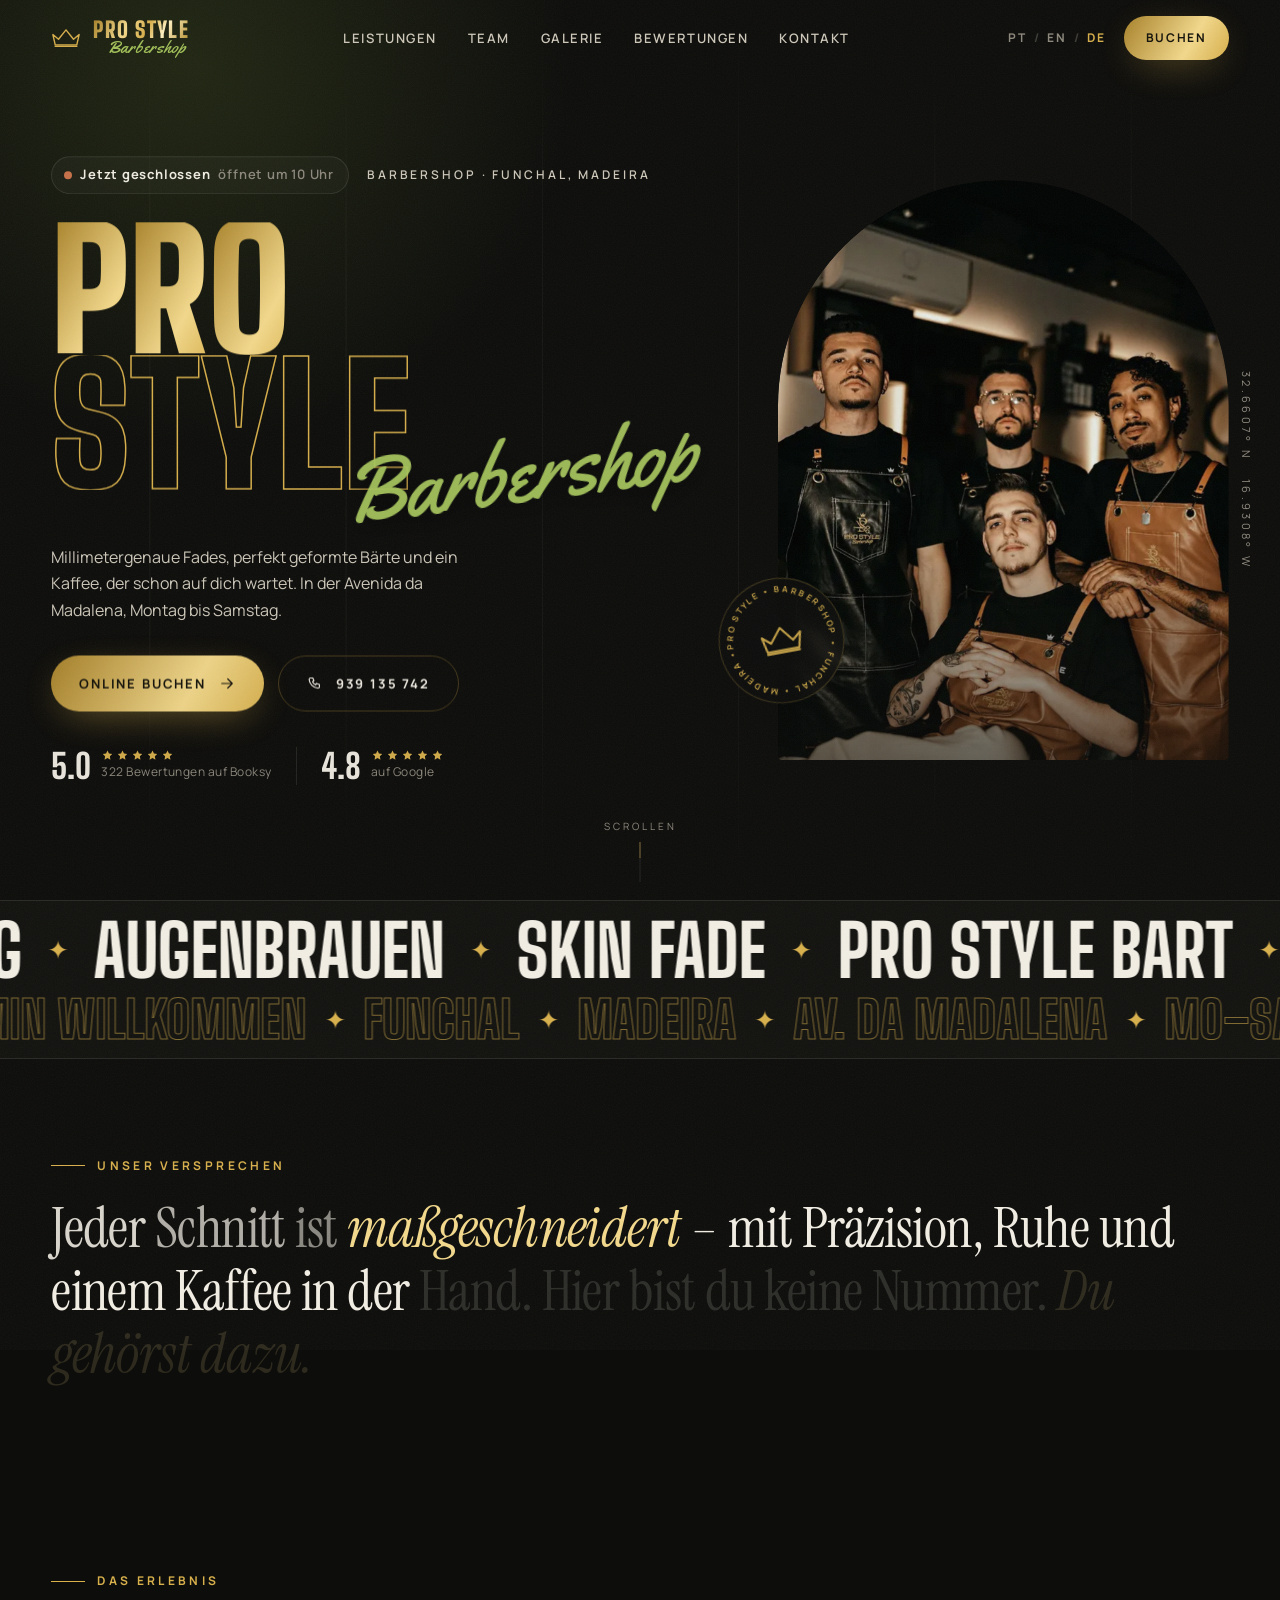
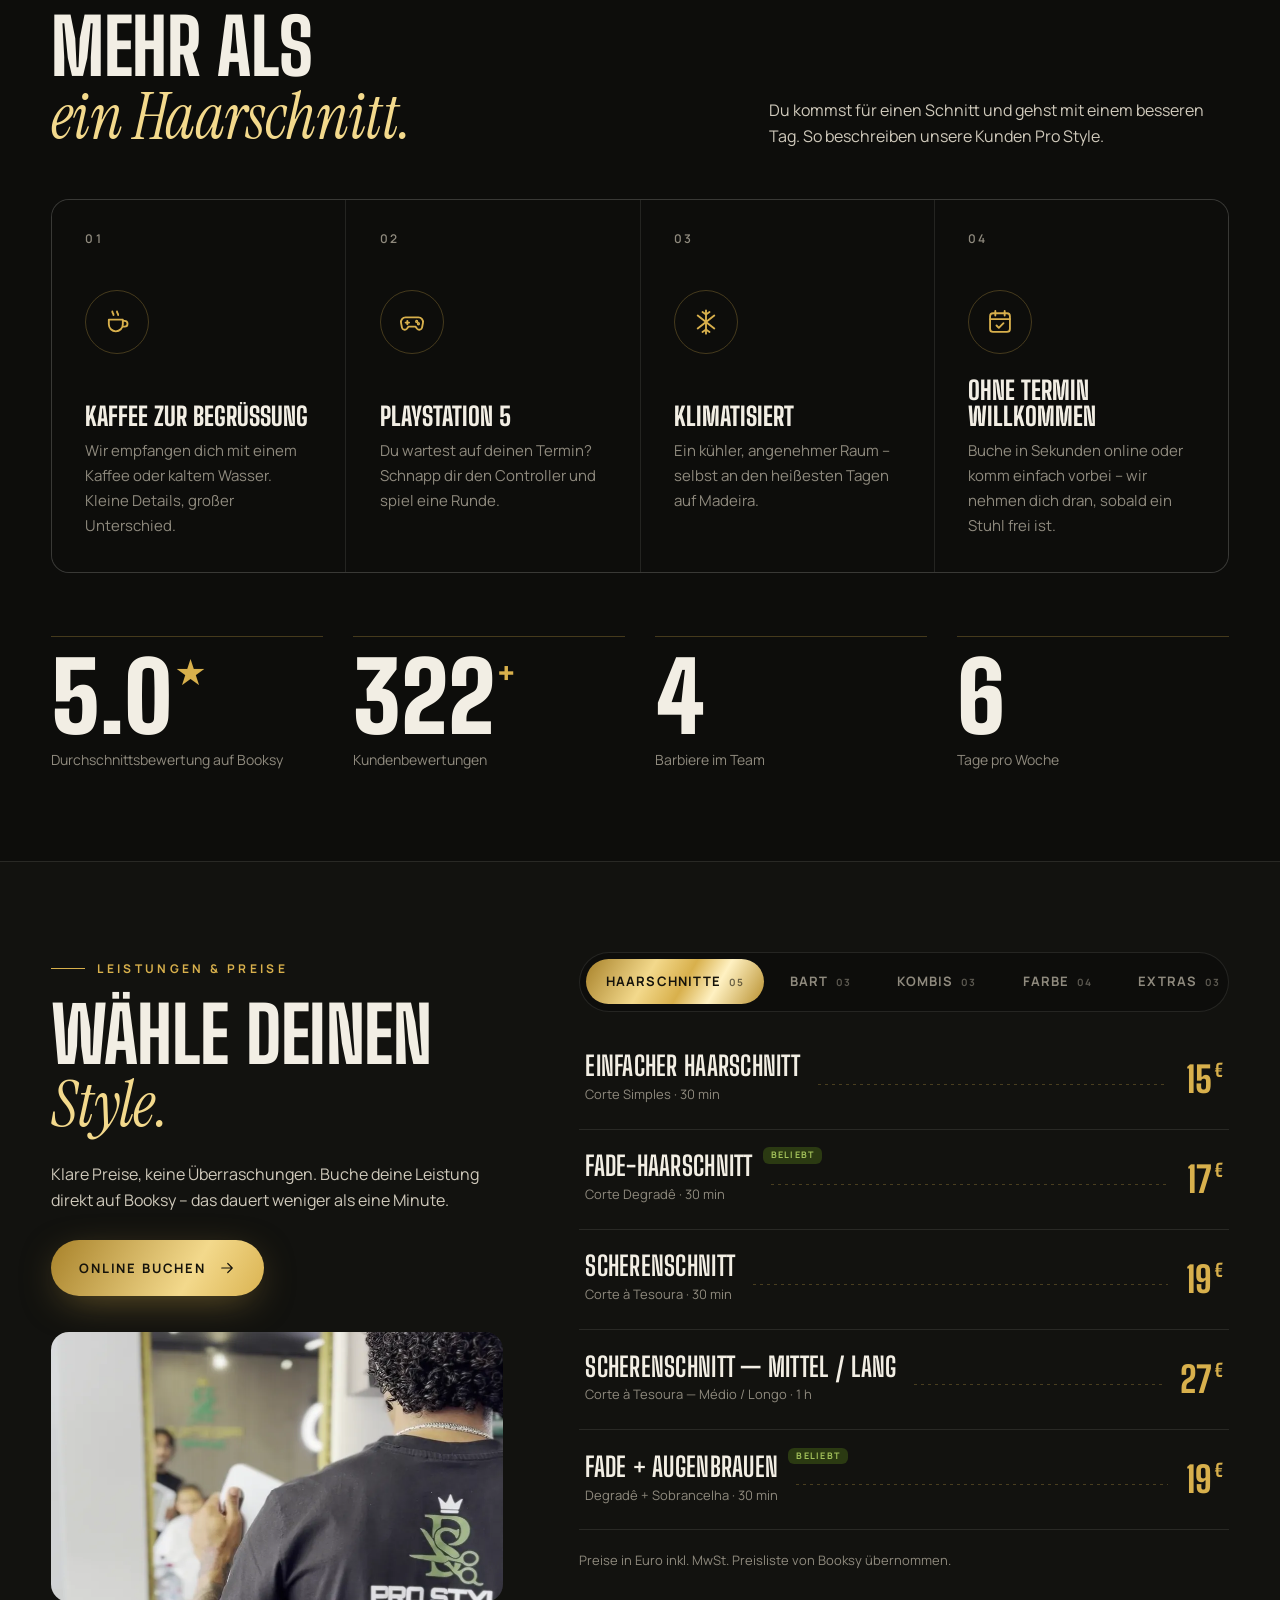
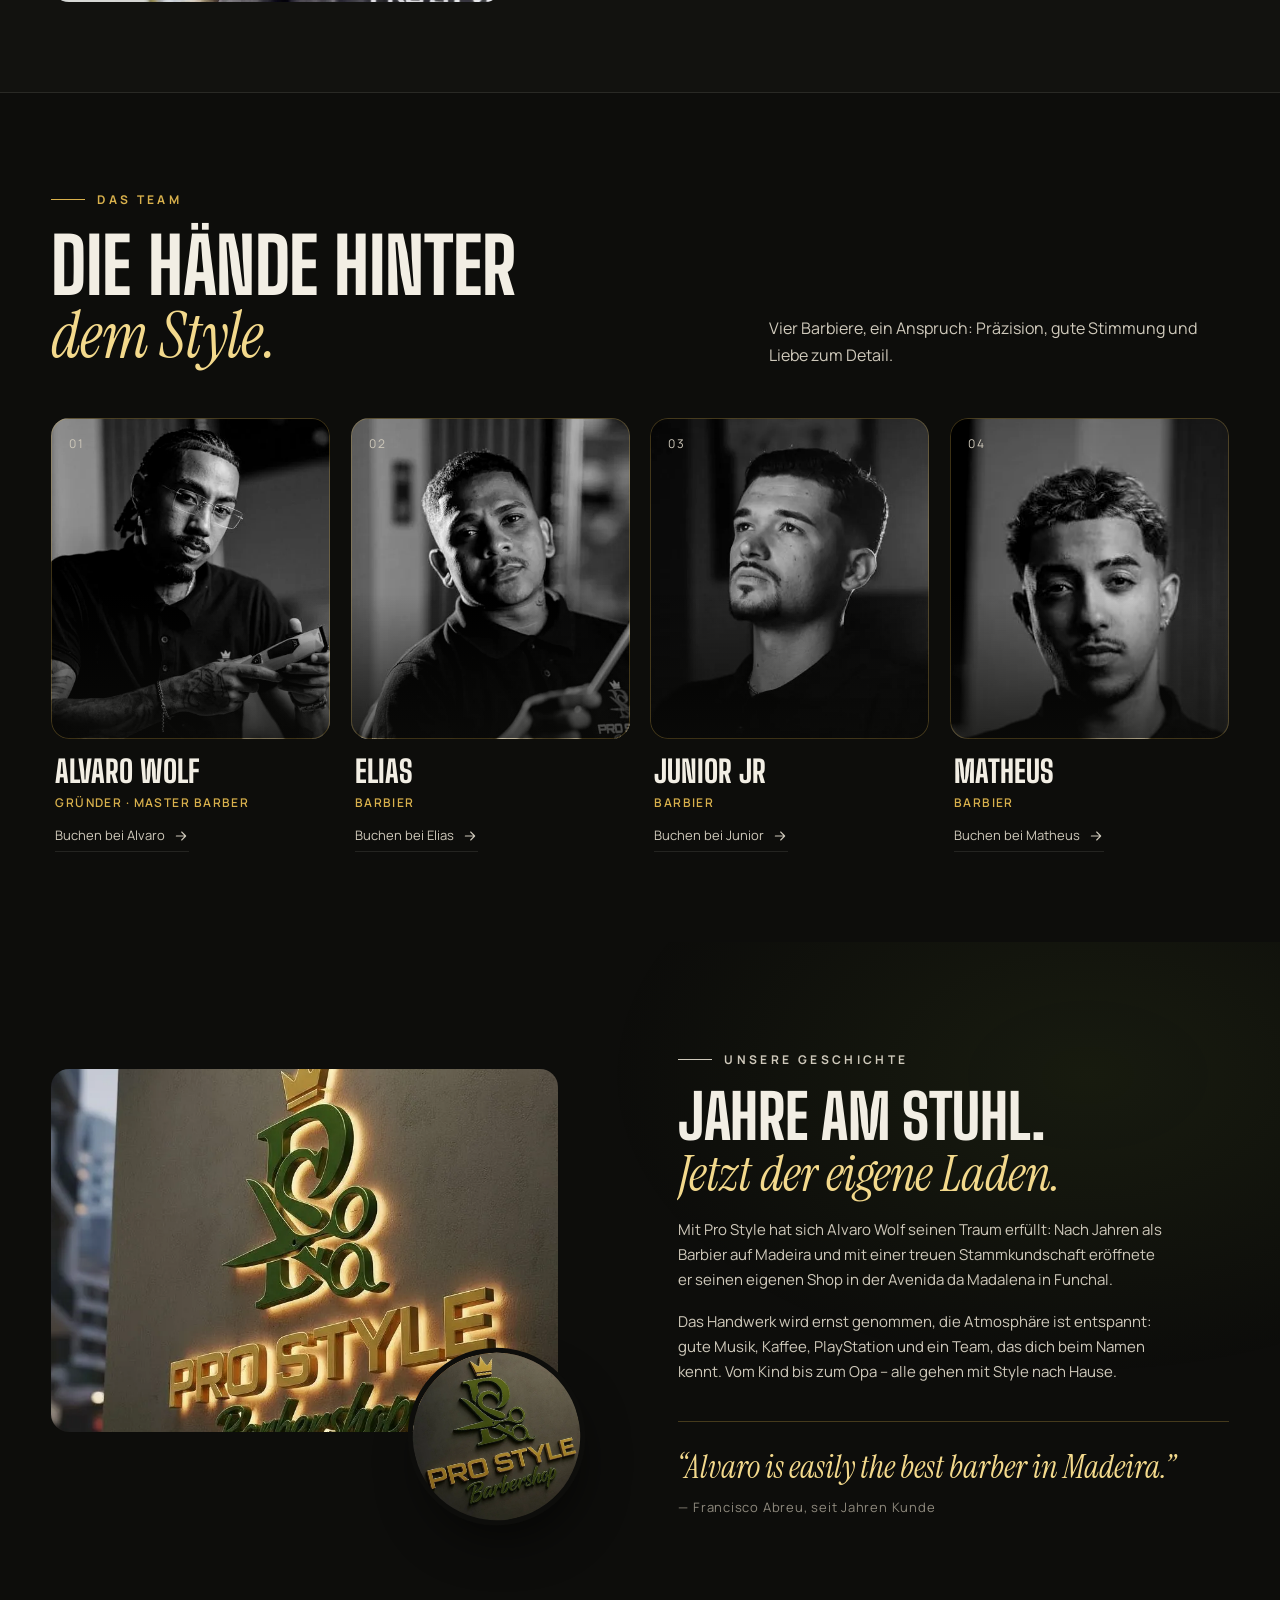
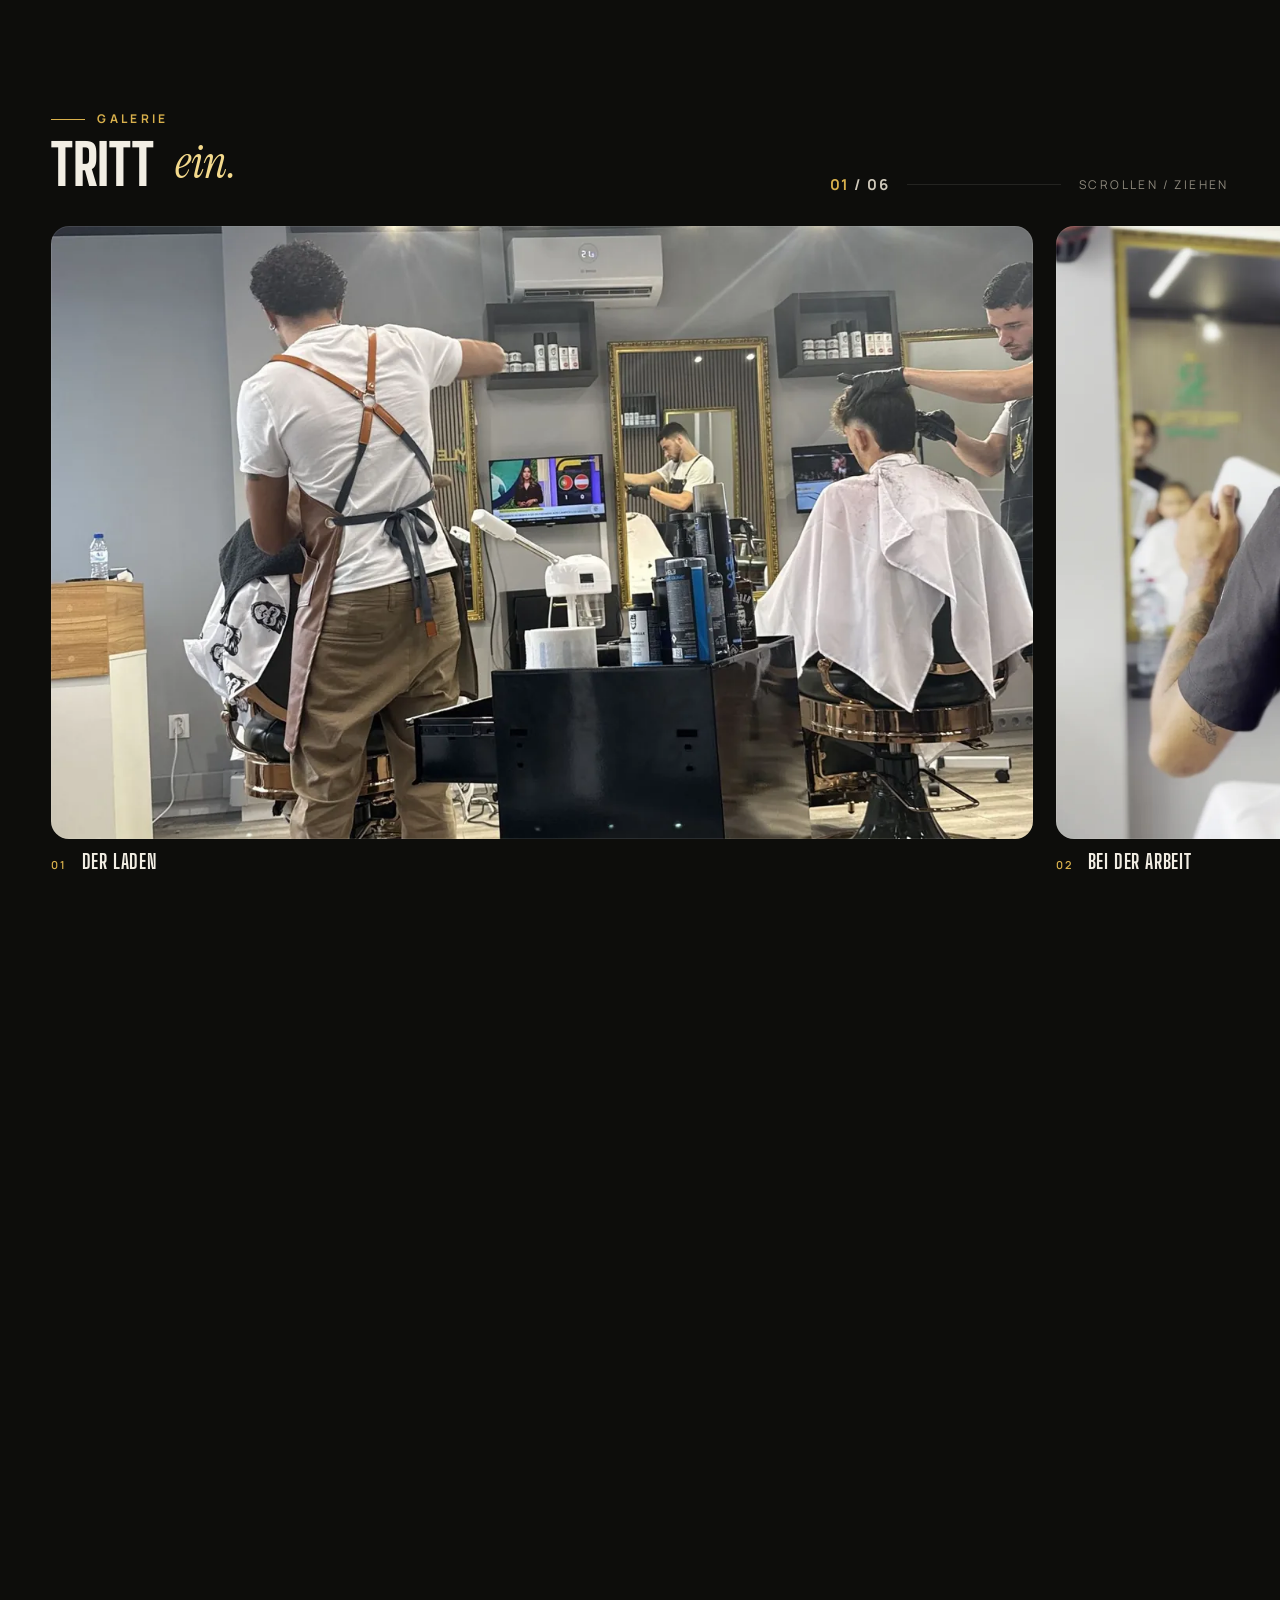
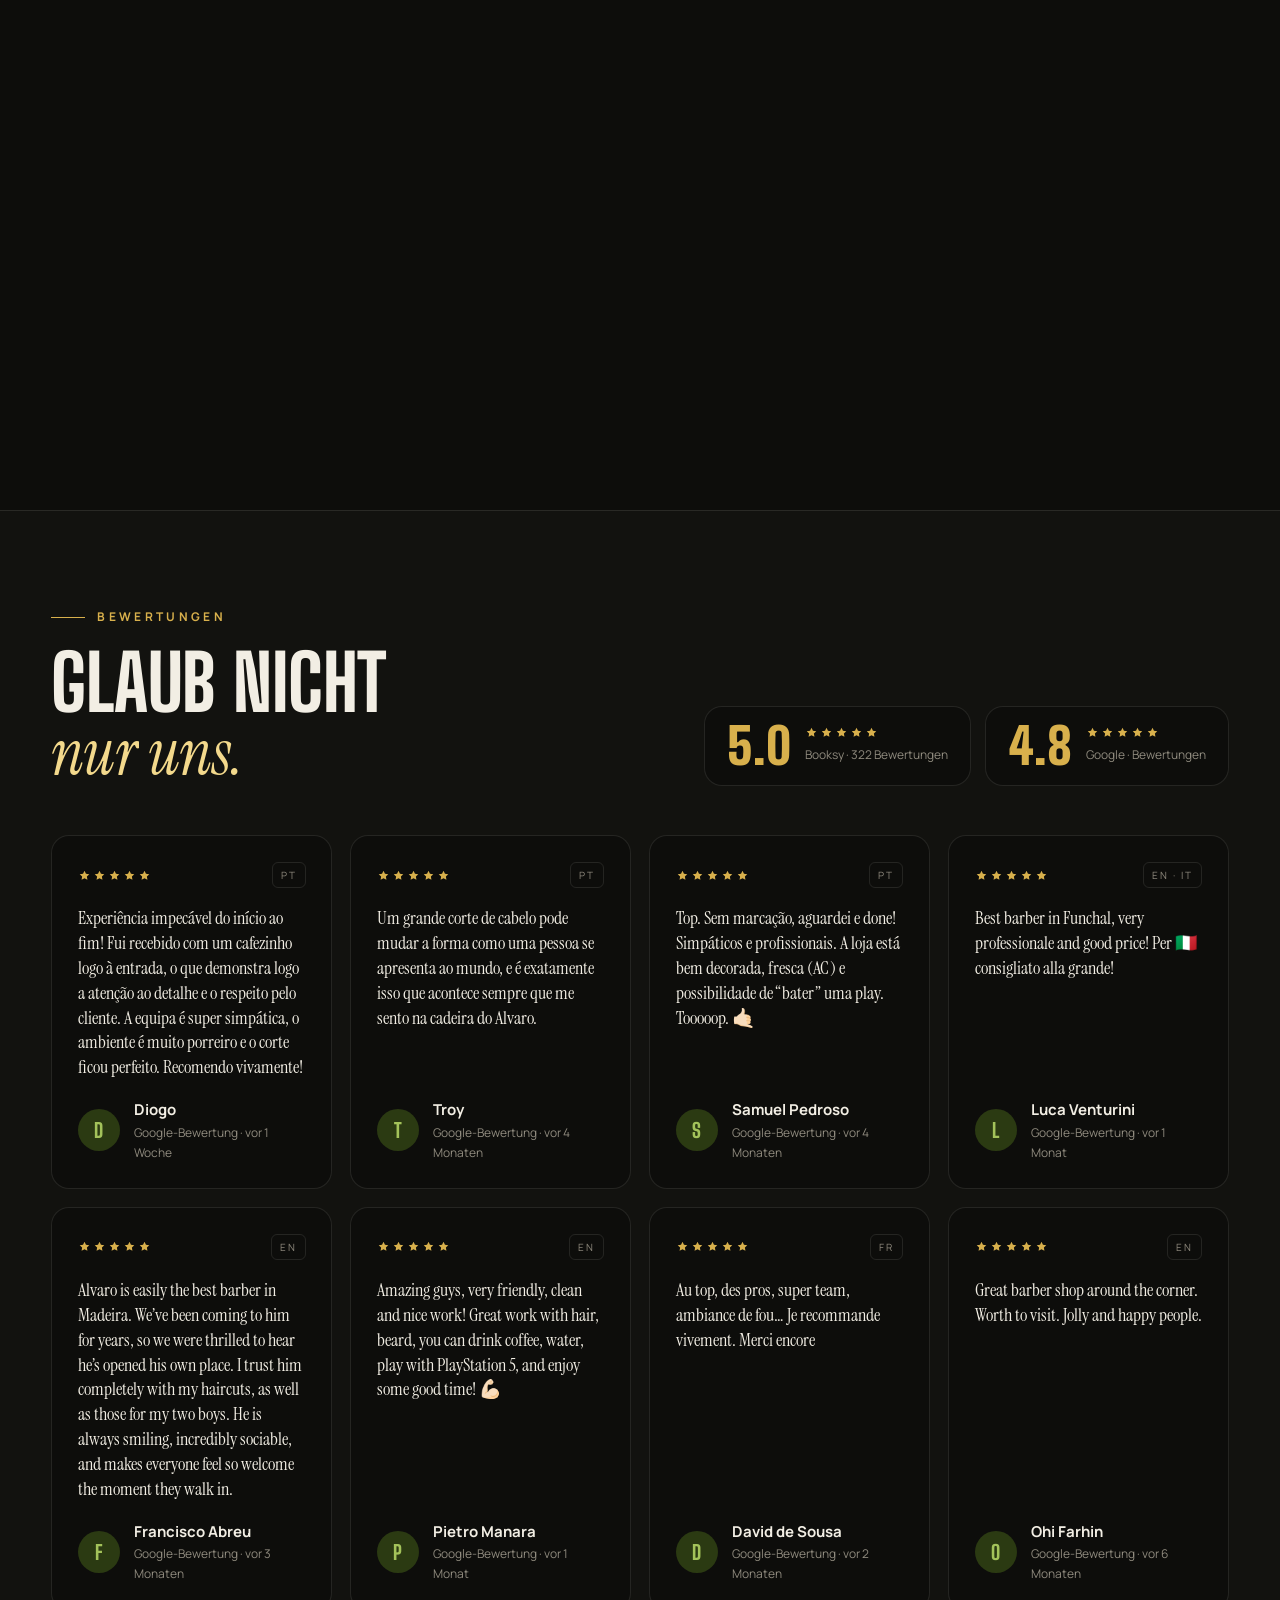
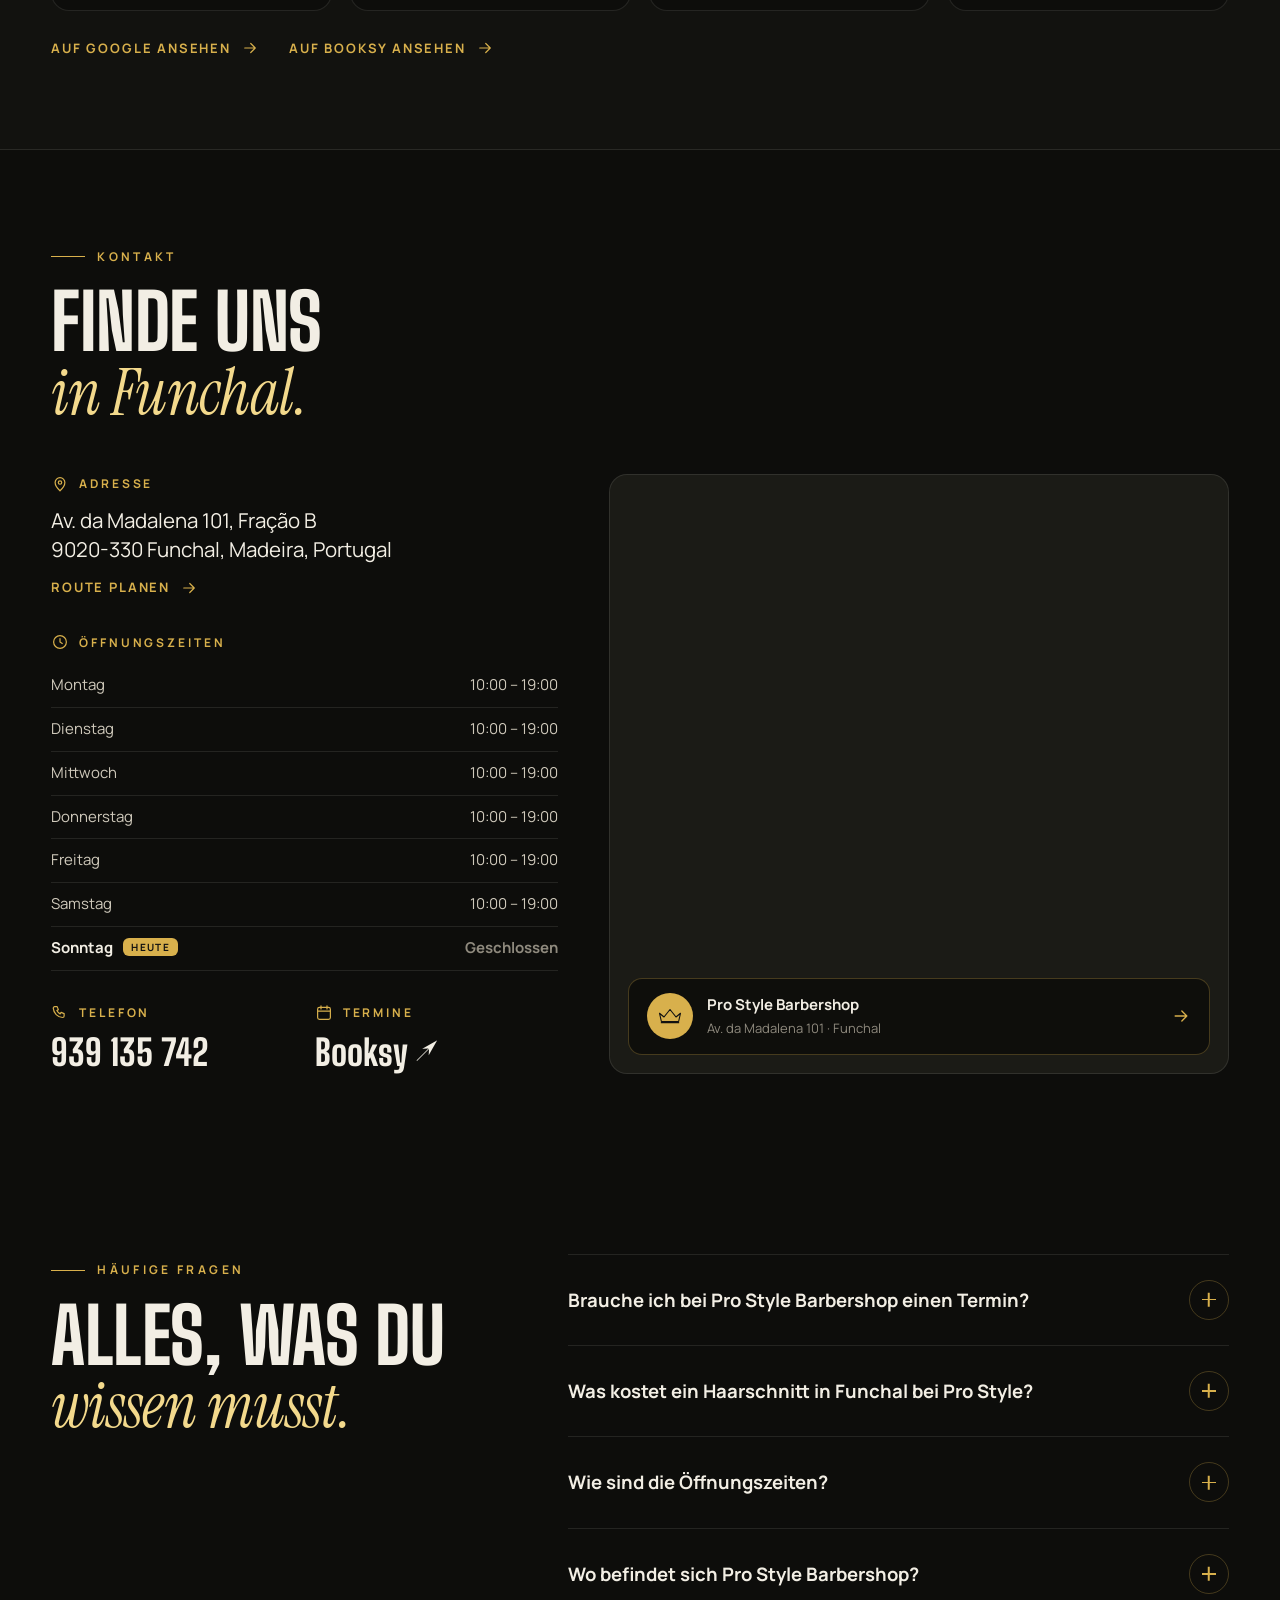
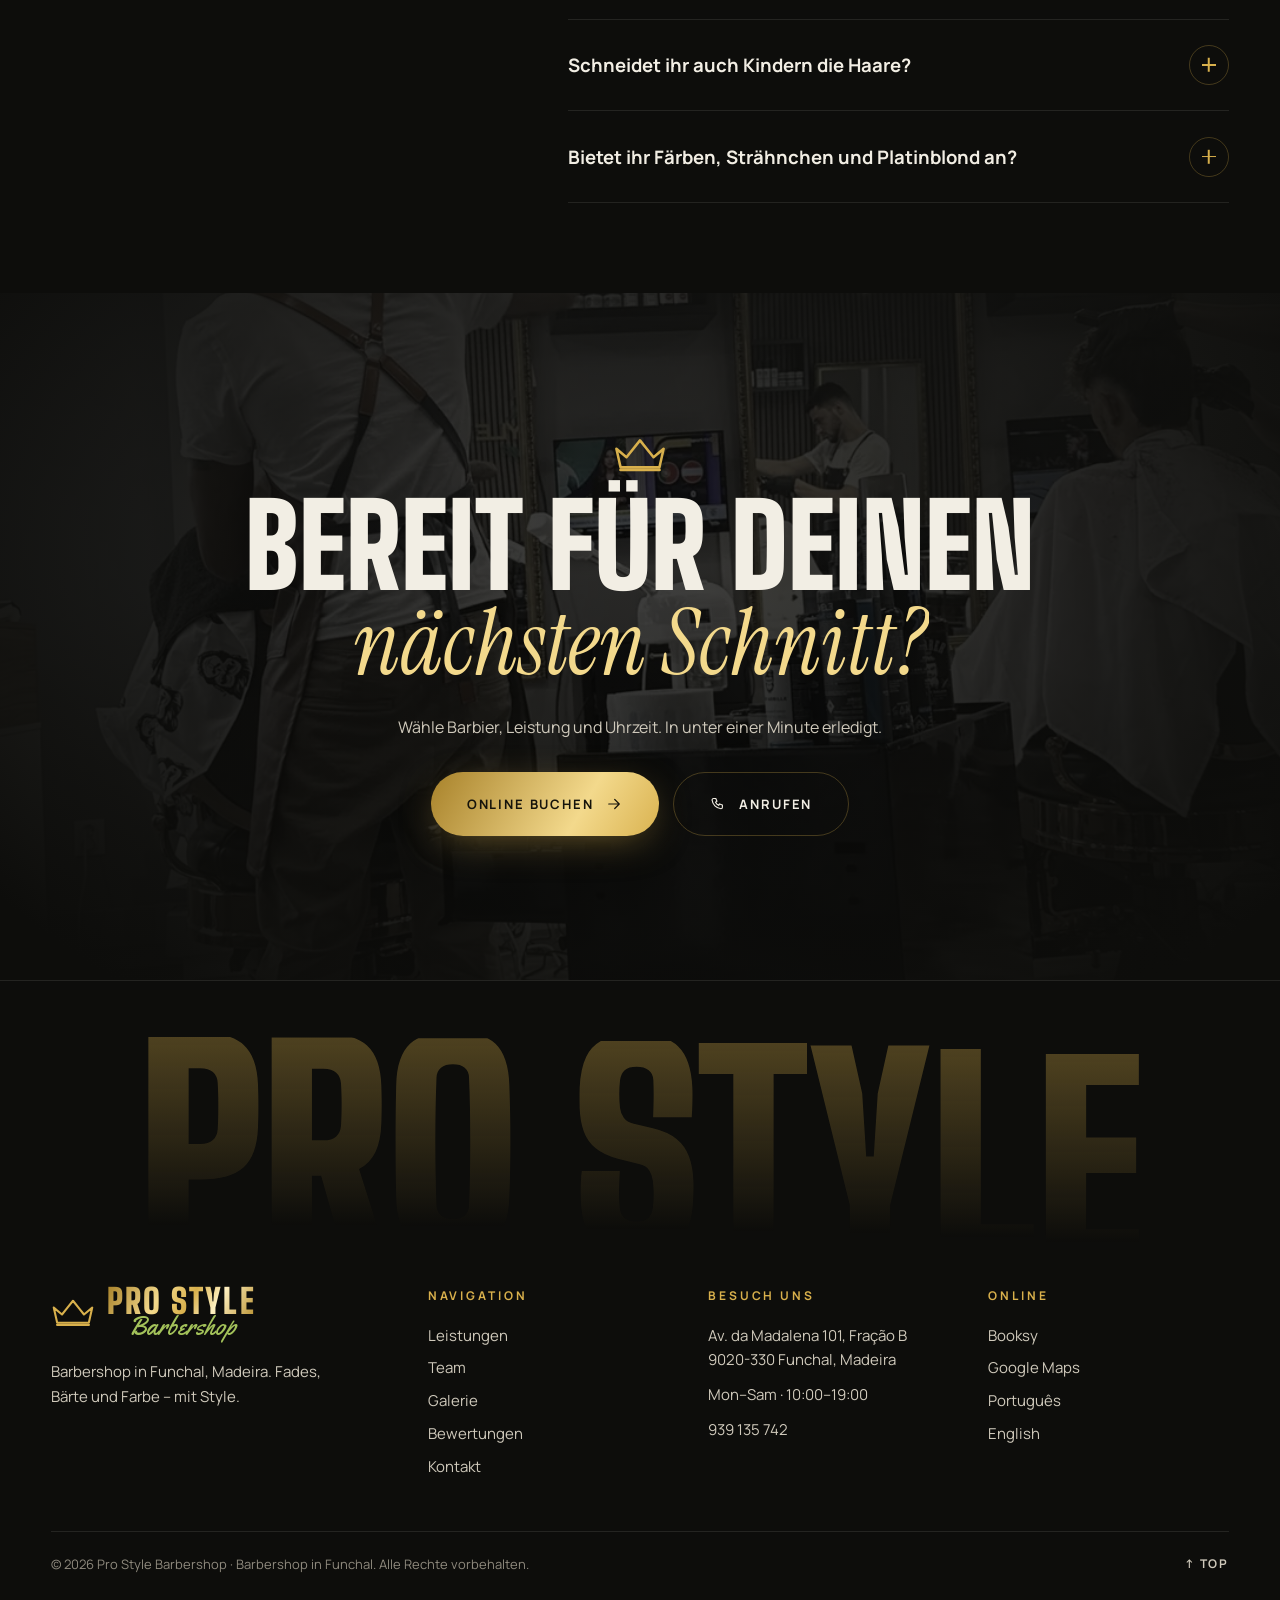
==== commit 260112b2: "Redesign v2: viewport-fit sections, one-screen gallery, aligned reviews grid, new effects - all size" ====
--- a/de/index.html
+++ b/de/index.html
@@ -47,12 +47,14 @@
     <svg class="crown" viewBox="0 0 64 44" aria-hidden="true"><path class="crown-path" d="M4 14l12 10L32 4l16 20 12-10-5 22H9L4 14Z" fill="none" stroke="currentColor" stroke-width="3" stroke-linejoin="round"/><path class="crown-base" d="M9 39h46" stroke="currentColor" stroke-width="3.4" stroke-linecap="round"/></svg>
     <div class="loader-word"><span>P</span><span>R</span><span>O</span><span>&nbsp;</span><span>S</span><span>T</span><span>Y</span><span>L</span><span>E</span></div>
     <div class="loader-bar"><i></i></div>
-    <p class="loader-sub">Der Stuhl wird vorbereitet</p>
+    <p class="loader-sub"><span>Der Stuhl wird vorbereitet</span><b class="loader-count">0</b></p>
   </div>
 </div>
+<div class="wipe" aria-hidden="true"><div class="wipe-gold"></div><div class="wipe-dark"><svg class="crown" viewBox="0 0 64 44" aria-hidden="true"><path class="crown-path" d="M4 14l12 10L32 4l16 20 12-10-5 22H9L4 14Z" fill="none" stroke="currentColor" stroke-width="3" stroke-linejoin="round"/><path class="crown-base" d="M9 39h46" stroke="currentColor" stroke-width="3.4" stroke-linecap="round"/></svg></div></div>
 
 <div class="cursor" aria-hidden="true"><div class="cursor-dot"></div><div class="cursor-ring"><span class="cursor-label"></span></div></div>
 <div class="grain" aria-hidden="true"></div>
+<div class="svc-preview" aria-hidden="true"><img src="../assets/img/barber-at-work.webp" data-cat="cuts" alt="" width="900" height="1125" loading="lazy" decoding="async"><img src="../assets/img/team-elias.webp" data-cat="beard" alt="" width="544" height="544" loading="lazy" decoding="async"><img src="../assets/img/hero-team-sm.webp" data-cat="combo" alt="" width="640" height="960" loading="lazy" decoding="async"><img src="../assets/img/team-matheus.webp" data-cat="color" alt="" width="362" height="362" loading="lazy" decoding="async"><img src="../assets/img/interior.webp" data-cat="extras" alt="" width="1400" height="874" loading="lazy" decoding="async"></div>
 
 <header class="header">
   <div class="header-in">
@@ -66,11 +68,13 @@
       <button class="burger" aria-expanded="false" aria-controls="mnav" aria-label="Menü"><i></i><i></i></button>
     </div>
   </div>
+  <div class="progress" aria-hidden="true"><i></i></div>
 </header>
 
 <div class="mnav" id="mnav" hidden>
   <ul><li><a href="#leistungen"><span>01</span>Leistungen</a></li><li><a href="#team"><span>02</span>Team</a></li><li><a href="#galerie"><span>03</span>Galerie</a></li><li><a href="#bewertungen"><span>04</span>Bewertungen</a></li><li><a href="#kontakt"><span>05</span>Kontakt</a></li></ul>
   <div class="mnav-foot">
+    <div class="lang mnav-lang"><a href="../" hreflang="pt" lang="pt" title="Português" data-cursor="hover">PT</a><span class="lang-sep">/</span><a href="../en/" hreflang="en" lang="en" title="English" data-cursor="hover">EN</a><span class="lang-sep">/</span><span class="lang-cur" aria-current="true">DE</span></div>
     <a href="tel:+351939135742"><svg class="ico" viewBox="0 0 24 24" fill="none" stroke="currentColor" stroke-width="1.6" stroke-linecap="round" stroke-linejoin="round" aria-hidden="true"><path d="M5 3.5h3.2l1.6 4-2 1.3a10 10 0 0 0 4.4 4.4l1.3-2 4 1.6V16a2 2 0 0 1-2 2A13.5 13.5 0 0 1 3 5.5a2 2 0 0 1 2-2Z"/></svg> 939 135 742</a>
     <a href="https://www.google.com/maps/dir/?api=1&destination=Pro+Style+Barbershop%2C+Av.+da+Madalena+101%2C+9020-330+Funchal" target="_blank" rel="noopener"><svg class="ico" viewBox="0 0 24 24" fill="none" stroke="currentColor" stroke-width="1.6" stroke-linecap="round" stroke-linejoin="round" aria-hidden="true"><path d="M12 21s-6.5-6-6.5-11a6.5 6.5 0 0 1 13 0c0 5-6.5 11-6.5 11Z"/><circle cx="12" cy="10" r="2.3"/></svg> Av. da Madalena 101, Funchal</a>
   </div>
@@ -79,7 +83,7 @@
 <main id="main">
 
 <section class="hero" aria-labelledby="hero-title">
-  <div class="hero-bg" aria-hidden="true"><div class="hero-glow"></div><div class="hero-lines"></div></div>
+  <div class="hero-bg" aria-hidden="true"><div class="hero-glow"></div><div class="hero-spot"></div><div class="hero-lines"></div></div>
   <div class="container hero-grid">
     <div class="hero-copy">
       <p class="eyebrow hero-in"><span class="status" data-status><i></i><b data-open="Jetzt geöffnet" data-closed="Jetzt geschlossen">Jetzt geöffnet</b><span class="status-sub" data-open="schließt um 19 Uhr" data-closed="öffnet um 10 Uhr">schließt um 19 Uhr</span></span><span class="eyebrow-txt">Barbershop · Funchal, Madeira</span></p>
@@ -102,7 +106,8 @@
     </div>
     <div class="hero-media">
       <div class="hero-frame">
-        <img src="../assets/img/hero-team.webp" srcset="../assets/img/hero-team-sm.webp 640w, ../assets/img/hero-team.webp 1100w" sizes="(max-width: 900px) 100vw, 45vw" alt="Das Team von Pro Style Barbershop in Funchal" width="1100" height="1650" fetchpriority="high">
+        <img src="../assets/img/hero-team.webp" srcset="../assets/img/hero-team-sm.webp 640w, ../assets/img/hero-team.webp 1100w" sizes="(max-width: 900px) 100vw, 40vw" alt="Das Team von Pro Style Barbershop in Funchal" width="1100" height="1650" fetchpriority="high">
+        <span class="hero-frame-shine" aria-hidden="true"></span>
       </div>
       <div class="badge" aria-hidden="true">
         <svg viewBox="0 0 200 200"><defs><path id="circ-de" d="M100,100 m-78,0 a78,78 0 1,1 156,0 a78,78 0 1,1 -156,0"/></defs><text><textPath href="#circ-de">PRO STYLE • BARBERSHOP • FUNCHAL • MADEIRA • </textPath></text></svg>
@@ -117,6 +122,13 @@
 <section class="ticker" aria-hidden="true">
   <div class="marquee mq-a" aria-hidden="true"><div class="marquee-track"><span>Skin Fade</span><i aria-hidden="true">✦</i><span>Pro Style Bart</span><i aria-hidden="true">✦</i><span>Scherenschnitt</span><i aria-hidden="true">✦</i><span>Platinblond</span><i aria-hidden="true">✦</i><span>Pigmentierung</span><i aria-hidden="true">✦</i><span>Augenbrauen</span><i aria-hidden="true">✦</i><span>Skin Fade</span><i aria-hidden="true">✦</i><span>Pro Style Bart</span><i aria-hidden="true">✦</i><span>Scherenschnitt</span><i aria-hidden="true">✦</i><span>Platinblond</span><i aria-hidden="true">✦</i><span>Pigmentierung</span><i aria-hidden="true">✦</i><span>Augenbrauen</span><i aria-hidden="true">✦</i><span>Skin Fade</span><i aria-hidden="true">✦</i><span>Pro Style Bart</span><i aria-hidden="true">✦</i><span>Scherenschnitt</span><i aria-hidden="true">✦</i><span>Platinblond</span><i aria-hidden="true">✦</i><span>Pigmentierung</span><i aria-hidden="true">✦</i><span>Augenbrauen</span><i aria-hidden="true">✦</i><span>Skin Fade</span><i aria-hidden="true">✦</i><span>Pro Style Bart</span><i aria-hidden="true">✦</i><span>Scherenschnitt</span><i aria-hidden="true">✦</i><span>Platinblond</span><i aria-hidden="true">✦</i><span>Pigmentierung</span><i aria-hidden="true">✦</i><span>Augenbrauen</span><i aria-hidden="true">✦</i></div></div>
   <div class="marquee mq-b" aria-hidden="true"><div class="marquee-track"><span>Funchal</span><i aria-hidden="true">✦</i><span>Madeira</span><i aria-hidden="true">✦</i><span>Av. da Madalena</span><i aria-hidden="true">✦</i><span>Mo–Sa 10–19 Uhr</span><i aria-hidden="true">✦</i><span>Ohne Termin willkommen</span><i aria-hidden="true">✦</i><span>Funchal</span><i aria-hidden="true">✦</i><span>Madeira</span><i aria-hidden="true">✦</i><span>Av. da Madalena</span><i aria-hidden="true">✦</i><span>Mo–Sa 10–19 Uhr</span><i aria-hidden="true">✦</i><span>Ohne Termin willkommen</span><i aria-hidden="true">✦</i><span>Funchal</span><i aria-hidden="true">✦</i><span>Madeira</span><i aria-hidden="true">✦</i><span>Av. da Madalena</span><i aria-hidden="true">✦</i><span>Mo–Sa 10–19 Uhr</span><i aria-hidden="true">✦</i><span>Ohne Termin willkommen</span><i aria-hidden="true">✦</i><span>Funchal</span><i aria-hidden="true">✦</i><span>Madeira</span><i aria-hidden="true">✦</i><span>Av. da Madalena</span><i aria-hidden="true">✦</i><span>Mo–Sa 10–19 Uhr</span><i aria-hidden="true">✦</i><span>Ohne Termin willkommen</span><i aria-hidden="true">✦</i></div></div>
+</section>
+
+<section class="section manifesto">
+  <div class="container">
+    <p class="kicker">Unser Versprechen</p>
+    <p class="manifesto-text">Jeder Schnitt ist <em>maßgeschneidert</em> – mit Präzision, Ruhe und einem Kaffee in der Hand. Hier bist du keine Nummer. <em>Du gehörst dazu.</em></p>
+  </div>
 </section>
 
 <section class="section experience" id="erlebnis">
@@ -128,22 +140,22 @@
       </div>
       <p class="sec-lead reveal-up">Du kommst für einen Schnitt und gehst mit einem besseren Tag. So beschreiben unsere Kunden Pro Style.</p>
     </div>
-    <div class="perks"><article class="perk reveal-up">
+    <div class="perks"><article class="perk reveal-up" data-spot>
               <span class="perk-num">01</span>
               <div class="perk-ico"><svg class="ico" viewBox="0 0 24 24" fill="none" stroke="currentColor" stroke-width="1.6" stroke-linecap="round" stroke-linejoin="round" aria-hidden="true"><path d="M5 10h12v4a6 6 0 0 1-6 6h0a6 6 0 0 1-6-6v-4Z"/><path d="M17 11h1.5a2.5 2.5 0 0 1 0 5H17"/><path d="M8 3c0 1.5 1 1.5 1 3M12 3c0 1.5 1 1.5 1 3"/></svg></div>
               <h3>Kaffee zur Begrüßung</h3>
               <p>Wir empfangen dich mit einem Kaffee oder kaltem Wasser. Kleine Details, großer Unterschied.</p>
-            </article><article class="perk reveal-up">
+            </article><article class="perk reveal-up" data-spot>
               <span class="perk-num">02</span>
               <div class="perk-ico"><svg class="ico" viewBox="0 0 24 24" fill="none" stroke="currentColor" stroke-width="1.6" stroke-linecap="round" stroke-linejoin="round" aria-hidden="true"><path d="M6.5 8h11a4 4 0 0 1 3.9 4.8l-.8 4a2.4 2.4 0 0 1-4.2 1L15 16H9l-1.4 1.8a2.4 2.4 0 0 1-4.2-1l-.8-4A4 4 0 0 1 6.5 8Z"/><path d="M8 11v3M6.5 12.5h3"/><circle cx="16" cy="11.5" r=".6"/><circle cx="17.5" cy="13.5" r=".6"/></svg></div>
               <h3>PlayStation 5</h3>
               <p>Du wartest auf deinen Termin? Schnapp dir den Controller und spiel eine Runde.</p>
-            </article><article class="perk reveal-up">
+            </article><article class="perk reveal-up" data-spot>
               <span class="perk-num">03</span>
               <div class="perk-ico"><svg class="ico" viewBox="0 0 24 24" fill="none" stroke="currentColor" stroke-width="1.6" stroke-linecap="round" stroke-linejoin="round" aria-hidden="true"><path d="M12 2v20M4.9 6.5l14.2 11M4.9 17.5l14.2-11"/><path d="m9 3.5 3 2 3-2M9 20.5l3-2 3 2"/></svg></div>
               <h3>Klimatisiert</h3>
               <p>Ein kühler, angenehmer Raum – selbst an den heißesten Tagen auf Madeira.</p>
-            </article><article class="perk reveal-up">
+            </article><article class="perk reveal-up" data-spot>
               <span class="perk-num">04</span>
               <div class="perk-ico"><svg class="ico" viewBox="0 0 24 24" fill="none" stroke="currentColor" stroke-width="1.6" stroke-linecap="round" stroke-linejoin="round" aria-hidden="true"><rect x="3.5" y="4.5" width="17" height="16" rx="2.5"/><path d="M3.5 9.5h17M8 2.5v4M16 2.5v4"/><path d="m9 15 2 2 4-4"/></svg></div>
               <h3>Ohne Termin willkommen</h3>
@@ -160,113 +172,113 @@
       <h2 class="sec-title split">Wähle deinen <em>Style.</em></h2>
       <p class="sec-lead reveal-up">Klare Preise, keine Überraschungen. Buche deine Leistung direkt auf Booksy – das dauert weniger als eine Minute.</p>
       <a class="btn btn-gold magnetic reveal-up" href="https://prostyle38.booksy.com" target="_blank" rel="noopener" data-cursor="book"><span>Online buchen</span><svg class="ico" viewBox="0 0 24 24" fill="none" stroke="currentColor" stroke-width="1.6" stroke-linecap="round" stroke-linejoin="round" aria-hidden="true"><path d="M5 12h14M13 6l6 6-6 6"/></svg></a>
-      <div class="svc-photo reveal-clip"><img src="../assets/img/barber-at-work.webp" alt="Barbier von Pro Style beim Haareschneiden in Funchal" width="900" height="1125" loading="lazy" decoding="async"></div>
+      <div class="svc-photo reveal-clip"><img src="../assets/img/barber-at-work.webp" data-cat="cuts" class="is-active" alt="Haarschnitte — Pro Style Barbershop Funchal" width="900" height="1125" loading="lazy" decoding="async"><img src="../assets/img/team-elias.webp" data-cat="beard" class="" alt="Bart — Pro Style Barbershop Funchal" width="544" height="544" loading="lazy" decoding="async"><img src="../assets/img/hero-team-sm.webp" data-cat="combo" class="" alt="Kombis — Pro Style Barbershop Funchal" width="640" height="960" loading="lazy" decoding="async"><img src="../assets/img/team-matheus.webp" data-cat="color" class="" alt="Farbe — Pro Style Barbershop Funchal" width="362" height="362" loading="lazy" decoding="async"><img src="../assets/img/interior.webp" data-cat="extras" class="" alt="Extras — Pro Style Barbershop Funchal" width="1400" height="874" loading="lazy" decoding="async"></div>
     </div>
     <div class="svc-main">
       <div class="svc-tabs" role="tablist" aria-label="Leistungen &amp; Preise"><button class="svc-tab" role="tab" id="tab-cuts" aria-controls="panel-cuts" aria-selected="true" data-cursor="hover">Haarschnitte<span class="svc-count">05</span></button><button class="svc-tab" role="tab" id="tab-beard" aria-controls="panel-beard" aria-selected="false" data-cursor="hover">Bart<span class="svc-count">03</span></button><button class="svc-tab" role="tab" id="tab-combo" aria-controls="panel-combo" aria-selected="false" data-cursor="hover">Kombis<span class="svc-count">03</span></button><button class="svc-tab" role="tab" id="tab-color" aria-controls="panel-color" aria-selected="false" data-cursor="hover">Farbe<span class="svc-count">04</span></button><button class="svc-tab" role="tab" id="tab-extras" aria-controls="panel-extras" aria-selected="false" data-cursor="hover">Extras<span class="svc-count">03</span></button><span class="svc-ind" aria-hidden="true"></span></div>
-      <div class="svc-panels"><ul class="svc-panel" role="tabpanel" id="panel-cuts" aria-labelledby="tab-cuts"><li class="svc-row">
+      <div class="svc-panels"><ul class="svc-panel" role="tabpanel" id="panel-cuts" aria-labelledby="tab-cuts"><li class="svc-row" data-cat="cuts">
                 <a href="https://prostyle38.booksy.com" target="_blank" rel="noopener" data-cursor="book">
                   <span class="svc-name"><strong>Einfacher Haarschnitt</strong><small>Corte Simples · 30 min</small></span>
                   <span class="svc-dots" aria-hidden="true"></span>
                   <span class="svc-price">15<em>€</em></span>
                   <span class="svc-go" aria-hidden="true">Buchen <svg class="ico" viewBox="0 0 24 24" fill="none" stroke="currentColor" stroke-width="1.6" stroke-linecap="round" stroke-linejoin="round" aria-hidden="true"><path d="M5 12h14M13 6l6 6-6 6"/></svg></span>
-                </a></li><li class="svc-row">
+                </a></li><li class="svc-row" data-cat="cuts">
                 <a href="https://prostyle38.booksy.com" target="_blank" rel="noopener" data-cursor="book">
                   <span class="svc-name"><strong>Fade-Haarschnitt</strong><span class="pop">Beliebt</span><small>Corte Degradê · 30 min</small></span>
                   <span class="svc-dots" aria-hidden="true"></span>
                   <span class="svc-price">17<em>€</em></span>
                   <span class="svc-go" aria-hidden="true">Buchen <svg class="ico" viewBox="0 0 24 24" fill="none" stroke="currentColor" stroke-width="1.6" stroke-linecap="round" stroke-linejoin="round" aria-hidden="true"><path d="M5 12h14M13 6l6 6-6 6"/></svg></span>
-                </a></li><li class="svc-row">
+                </a></li><li class="svc-row" data-cat="cuts">
                 <a href="https://prostyle38.booksy.com" target="_blank" rel="noopener" data-cursor="book">
                   <span class="svc-name"><strong>Scherenschnitt</strong><small>Corte à Tesoura · 30 min</small></span>
                   <span class="svc-dots" aria-hidden="true"></span>
                   <span class="svc-price">19<em>€</em></span>
                   <span class="svc-go" aria-hidden="true">Buchen <svg class="ico" viewBox="0 0 24 24" fill="none" stroke="currentColor" stroke-width="1.6" stroke-linecap="round" stroke-linejoin="round" aria-hidden="true"><path d="M5 12h14M13 6l6 6-6 6"/></svg></span>
-                </a></li><li class="svc-row">
+                </a></li><li class="svc-row" data-cat="cuts">
                 <a href="https://prostyle38.booksy.com" target="_blank" rel="noopener" data-cursor="book">
                   <span class="svc-name"><strong>Scherenschnitt — mittel / lang</strong><small>Corte à Tesoura — Médio / Longo · 1 h</small></span>
                   <span class="svc-dots" aria-hidden="true"></span>
                   <span class="svc-price">27<em>€</em></span>
                   <span class="svc-go" aria-hidden="true">Buchen <svg class="ico" viewBox="0 0 24 24" fill="none" stroke="currentColor" stroke-width="1.6" stroke-linecap="round" stroke-linejoin="round" aria-hidden="true"><path d="M5 12h14M13 6l6 6-6 6"/></svg></span>
-                </a></li><li class="svc-row">
+                </a></li><li class="svc-row" data-cat="cuts">
                 <a href="https://prostyle38.booksy.com" target="_blank" rel="noopener" data-cursor="book">
                   <span class="svc-name"><strong>Fade + Augenbrauen</strong><span class="pop">Beliebt</span><small>Degradê + Sobrancelha · 30 min</small></span>
                   <span class="svc-dots" aria-hidden="true"></span>
                   <span class="svc-price">19<em>€</em></span>
                   <span class="svc-go" aria-hidden="true">Buchen <svg class="ico" viewBox="0 0 24 24" fill="none" stroke="currentColor" stroke-width="1.6" stroke-linecap="round" stroke-linejoin="round" aria-hidden="true"><path d="M5 12h14M13 6l6 6-6 6"/></svg></span>
-                </a></li></ul><ul class="svc-panel" role="tabpanel" id="panel-beard" aria-labelledby="tab-beard" hidden><li class="svc-row">
+                </a></li></ul><ul class="svc-panel" role="tabpanel" id="panel-beard" aria-labelledby="tab-beard" hidden><li class="svc-row" data-cat="beard">
                 <a href="https://prostyle38.booksy.com" target="_blank" rel="noopener" data-cursor="book">
                   <span class="svc-name"><strong>Bart einfach</strong><small>Barba Simples · 30 min</small></span>
                   <span class="svc-dots" aria-hidden="true"></span>
                   <span class="svc-price">14<em>€</em></span>
                   <span class="svc-go" aria-hidden="true">Buchen <svg class="ico" viewBox="0 0 24 24" fill="none" stroke="currentColor" stroke-width="1.6" stroke-linecap="round" stroke-linejoin="round" aria-hidden="true"><path d="M5 12h14M13 6l6 6-6 6"/></svg></span>
-                </a></li><li class="svc-row">
+                </a></li><li class="svc-row" data-cat="beard">
                 <a href="https://prostyle38.booksy.com" target="_blank" rel="noopener" data-cursor="book">
                   <span class="svc-name"><strong>Pro Style Bart</strong><span class="pop">Beliebt</span><small>Barba Pro Style · 1 h</small></span>
                   <span class="svc-dots" aria-hidden="true"></span>
                   <span class="svc-price">30<em>€</em></span>
                   <span class="svc-go" aria-hidden="true">Buchen <svg class="ico" viewBox="0 0 24 24" fill="none" stroke="currentColor" stroke-width="1.6" stroke-linecap="round" stroke-linejoin="round" aria-hidden="true"><path d="M5 12h14M13 6l6 6-6 6"/></svg></span>
-                </a></li><li class="svc-row">
+                </a></li><li class="svc-row" data-cat="beard">
                 <a href="https://prostyle38.booksy.com" target="_blank" rel="noopener" data-cursor="book">
                   <span class="svc-name"><strong>Bart + Pigmentierung</strong><small>Barba + Pigmento · 40 min</small></span>
                   <span class="svc-dots" aria-hidden="true"></span>
                   <span class="svc-price">26<em>€</em></span>
                   <span class="svc-go" aria-hidden="true">Buchen <svg class="ico" viewBox="0 0 24 24" fill="none" stroke="currentColor" stroke-width="1.6" stroke-linecap="round" stroke-linejoin="round" aria-hidden="true"><path d="M5 12h14M13 6l6 6-6 6"/></svg></span>
-                </a></li></ul><ul class="svc-panel" role="tabpanel" id="panel-combo" aria-labelledby="tab-combo" hidden><li class="svc-row">
+                </a></li></ul><ul class="svc-panel" role="tabpanel" id="panel-combo" aria-labelledby="tab-combo" hidden><li class="svc-row" data-cat="combo">
                 <a href="https://prostyle38.booksy.com" target="_blank" rel="noopener" data-cursor="book">
                   <span class="svc-name"><strong>Haare &amp; Bart</strong><span class="pop">Beliebt</span><small>Cabelo e Barba · 1 h</small></span>
                   <span class="svc-dots" aria-hidden="true"></span>
                   <span class="svc-price">24<em>€</em></span>
                   <span class="svc-go" aria-hidden="true">Buchen <svg class="ico" viewBox="0 0 24 24" fill="none" stroke="currentColor" stroke-width="1.6" stroke-linecap="round" stroke-linejoin="round" aria-hidden="true"><path d="M5 12h14M13 6l6 6-6 6"/></svg></span>
-                </a></li><li class="svc-row">
+                </a></li><li class="svc-row" data-cat="combo">
                 <a href="https://prostyle38.booksy.com" target="_blank" rel="noopener" data-cursor="book">
                   <span class="svc-name"><strong>Haare &amp; Bart Pro Style</strong><small>Cabelo e Barba Pro Style · 1 h 30</small></span>
                   <span class="svc-dots" aria-hidden="true"></span>
                   <span class="svc-price">42<em>€</em></span>
                   <span class="svc-go" aria-hidden="true">Buchen <svg class="ico" viewBox="0 0 24 24" fill="none" stroke="currentColor" stroke-width="1.6" stroke-linecap="round" stroke-linejoin="round" aria-hidden="true"><path d="M5 12h14M13 6l6 6-6 6"/></svg></span>
-                </a></li><li class="svc-row">
+                </a></li><li class="svc-row" data-cat="combo">
                 <a href="https://prostyle38.booksy.com" target="_blank" rel="noopener" data-cursor="book">
                   <span class="svc-name"><strong>Schnitt + Pigmentierung</strong><small>Corte + Pigmento · 40 min</small></span>
                   <span class="svc-dots" aria-hidden="true"></span>
                   <span class="svc-price">29<em>€</em></span>
                   <span class="svc-go" aria-hidden="true">Buchen <svg class="ico" viewBox="0 0 24 24" fill="none" stroke="currentColor" stroke-width="1.6" stroke-linecap="round" stroke-linejoin="round" aria-hidden="true"><path d="M5 12h14M13 6l6 6-6 6"/></svg></span>
-                </a></li></ul><ul class="svc-panel" role="tabpanel" id="panel-color" aria-labelledby="tab-color" hidden><li class="svc-row">
+                </a></li></ul><ul class="svc-panel" role="tabpanel" id="panel-color" aria-labelledby="tab-color" hidden><li class="svc-row" data-cat="color">
                 <a href="https://prostyle38.booksy.com" target="_blank" rel="noopener" data-cursor="book">
                   <span class="svc-name"><strong>Färben</strong><small>Coloração · 1 h</small></span>
                   <span class="svc-dots" aria-hidden="true"></span>
                   <span class="svc-price">35<em>€</em></span>
                   <span class="svc-go" aria-hidden="true">Buchen <svg class="ico" viewBox="0 0 24 24" fill="none" stroke="currentColor" stroke-width="1.6" stroke-linecap="round" stroke-linejoin="round" aria-hidden="true"><path d="M5 12h14M13 6l6 6-6 6"/></svg></span>
-                </a></li><li class="svc-row">
+                </a></li><li class="svc-row" data-cat="color">
                 <a href="https://prostyle38.booksy.com" target="_blank" rel="noopener" data-cursor="book">
                   <span class="svc-name"><strong>Färben + Haarschnitt</strong><small>Coloração + Corte · 1 h 30</small></span>
                   <span class="svc-dots" aria-hidden="true"></span>
                   <span class="svc-price">50<em>€</em></span>
                   <span class="svc-go" aria-hidden="true">Buchen <svg class="ico" viewBox="0 0 24 24" fill="none" stroke="currentColor" stroke-width="1.6" stroke-linecap="round" stroke-linejoin="round" aria-hidden="true"><path d="M5 12h14M13 6l6 6-6 6"/></svg></span>
-                </a></li><li class="svc-row">
+                </a></li><li class="svc-row" data-cat="color">
                 <a href="https://prostyle38.booksy.com" target="_blank" rel="noopener" data-cursor="book">
                   <span class="svc-name"><strong>Strähnchen</strong><small>Madeixas / Luzes · 1 h 30</small></span>
                   <span class="svc-dots" aria-hidden="true"></span>
                   <span class="svc-price">60<em>€</em></span>
                   <span class="svc-go" aria-hidden="true">Buchen <svg class="ico" viewBox="0 0 24 24" fill="none" stroke="currentColor" stroke-width="1.6" stroke-linecap="round" stroke-linejoin="round" aria-hidden="true"><path d="M5 12h14M13 6l6 6-6 6"/></svg></span>
-                </a></li><li class="svc-row">
+                </a></li><li class="svc-row" data-cat="color">
                 <a href="https://prostyle38.booksy.com" target="_blank" rel="noopener" data-cursor="book">
                   <span class="svc-name"><strong>Platinblond</strong><span class="pop">Beliebt</span><small>Platinado / Nevou · 1 h 30</small></span>
                   <span class="svc-dots" aria-hidden="true"></span>
                   <span class="svc-price">70<em>€</em></span>
                   <span class="svc-go" aria-hidden="true">Buchen <svg class="ico" viewBox="0 0 24 24" fill="none" stroke="currentColor" stroke-width="1.6" stroke-linecap="round" stroke-linejoin="round" aria-hidden="true"><path d="M5 12h14M13 6l6 6-6 6"/></svg></span>
-                </a></li></ul><ul class="svc-panel" role="tabpanel" id="panel-extras" aria-labelledby="tab-extras" hidden><li class="svc-row">
+                </a></li></ul><ul class="svc-panel" role="tabpanel" id="panel-extras" aria-labelledby="tab-extras" hidden><li class="svc-row" data-cat="extras">
                 <a href="https://prostyle38.booksy.com" target="_blank" rel="noopener" data-cursor="book">
                   <span class="svc-name"><strong>Augenbrauen</strong><small>Sobrancelha · 15 min</small></span>
                   <span class="svc-dots" aria-hidden="true"></span>
                   <span class="svc-price">5<em>€</em></span>
                   <span class="svc-go" aria-hidden="true">Buchen <svg class="ico" viewBox="0 0 24 24" fill="none" stroke="currentColor" stroke-width="1.6" stroke-linecap="round" stroke-linejoin="round" aria-hidden="true"><path d="M5 12h14M13 6l6 6-6 6"/></svg></span>
-                </a></li><li class="svc-row">
+                </a></li><li class="svc-row" data-cat="extras">
                 <a href="https://prostyle38.booksy.com" target="_blank" rel="noopener" data-cursor="book">
                   <span class="svc-name"><strong>Nasenwachs</strong><small>Cera — Nariz · 10 min</small></span>
                   <span class="svc-dots" aria-hidden="true"></span>
                   <span class="svc-price">3<em>€</em></span>
                   <span class="svc-go" aria-hidden="true">Buchen <svg class="ico" viewBox="0 0 24 24" fill="none" stroke="currentColor" stroke-width="1.6" stroke-linecap="round" stroke-linejoin="round" aria-hidden="true"><path d="M5 12h14M13 6l6 6-6 6"/></svg></span>
-                </a></li><li class="svc-row">
+                </a></li><li class="svc-row" data-cat="extras">
                 <a href="https://prostyle38.booksy.com" target="_blank" rel="noopener" data-cursor="book">
                   <span class="svc-name"><strong>Fade + Nasenwachs</strong><small>Degradê + Cera Nariz · 30 min</small></span>
                   <span class="svc-dots" aria-hidden="true"></span>
@@ -335,7 +347,7 @@
   <div class="container story-grid">
     <div class="story-media">
       <div class="story-img reveal-clip"><img src="../assets/img/sign-night.webp" alt="Beleuchtetes Logo von Pro Style Barbershop" width="1024" height="682" loading="lazy" decoding="async"></div>
-      <div class="story-logo reveal-clip"><img src="../assets/img/logo-3d.webp" alt="Pro Style Barbershop logo" width="600" height="600" loading="lazy" decoding="async"></div>
+      <div class="story-logo"><img src="../assets/img/logo-3d.webp" alt="Pro Style Barbershop logo" width="600" height="600" loading="lazy" decoding="async"></div>
     </div>
     <div class="story-copy">
       <p class="kicker">Unsere Geschichte</p>
@@ -350,34 +362,40 @@
   </div>
 </section>
 
-<section class="section gallery" id="galerie">
-  <div class="gallery-pin">
+<section class="gallery" id="galerie">
+  <div class="gal-pin">
     <div class="container gal-head">
-      <div>
+      <div class="gal-title-wrap">
         <p class="kicker">Galerie</p>
-        <h2 class="sec-title split">Tritt <em>ein.</em></h2>
-      </div>
-      <p class="gal-hint" aria-hidden="true"><span>Ziehen</span><i></i></p>
-    </div>
-    <div class="gal-track" data-cursor="drag" data-cursor-label="Ziehen"><figure class="g-item g-wide">
+        <h2 class="sec-title sec-title-sm split">Tritt <em>ein.</em></h2>
+      </div>
+      <div class="gal-meta" aria-hidden="true">
+        <span class="gal-count"><b class="gal-cur">01</b> / 06</span>
+        <span class="gal-bar"><i></i></span>
+        <span class="gal-hint">Scrollen / Ziehen</span>
+      </div>
+    </div>
+    <div class="gal-viewport">
+      <div class="gal-track"><figure class="g-item g-wide" style="--ar: 1400 / 874">
               <div class="g-img"><img src="../assets/img/interior.webp" alt="Innenraum von Pro Style Barbershop in Funchal mit Barberstühlen" width="1400" height="874" loading="lazy" decoding="async"></div>
               <figcaption><span>01</span>Der Laden</figcaption>
-            </figure><figure class="g-item g-tall">
+            </figure><figure class="g-item g-tall" style="--ar: 900 / 1125">
               <div class="g-img"><img src="../assets/img/barber-at-work.webp" alt="Barbier von Pro Style beim Haareschneiden in Funchal" width="900" height="1125" loading="lazy" decoding="async"></div>
               <figcaption><span>02</span>Bei der Arbeit</figcaption>
-            </figure><figure class="g-item g-tall">
+            </figure><figure class="g-item g-tall" style="--ar: 900 / 1125">
               <div class="g-img"><img src="../assets/img/logo-wall.webp" alt="Wand mit dem Logo von Pro Style Barbershop" width="900" height="1125" loading="lazy" decoding="async"></div>
               <figcaption><span>03</span>Die Marke</figcaption>
-            </figure><figure class="g-item g-wide">
+            </figure><figure class="g-item g-wide" style="--ar: 1024 / 682">
               <div class="g-img"><img src="../assets/img/sign-night.webp" alt="Beleuchtetes Logo von Pro Style Barbershop" width="1024" height="682" loading="lazy" decoding="async"></div>
               <figcaption><span>04</span>Pro Style</figcaption>
-            </figure><figure class="g-item g-tall">
+            </figure><figure class="g-item g-tall" style="--ar: 900 / 1125">
               <div class="g-img"><img src="../assets/img/storefront.webp" alt="Ladenfront von Pro Style Barbershop in der Av. da Madalena, Funchal" width="900" height="1125" loading="lazy" decoding="async"></div>
               <figcaption><span>05</span>Av. da Madalena 101</figcaption>
-            </figure><figure class="g-item g-tall">
+            </figure><figure class="g-item g-tall" style="--ar: 900 / 1125">
               <div class="g-img"><img src="../assets/img/window.webp" alt="Schaufenster von Pro Style Barbershop, Funchal" width="900" height="1125" loading="lazy" decoding="async"></div>
               <figcaption><span>06</span>Funchal</figcaption>
             </figure></div>
+    </div>
   </div>
 </section>
 
@@ -393,45 +411,43 @@
         <a href="https://maps.app.goo.gl/f3qpy4afYyYAXmer7" target="_blank" rel="noopener" class="score" data-cursor="hover"><strong>4.8</strong><span><span class="stars" aria-hidden="true"><svg viewBox="0 0 24 24" aria-hidden="true"><path fill="currentColor" d="m12 3 2.7 5.6 6.1.9-4.4 4.3 1 6.1L12 17l-5.4 2.9 1-6.1L3.2 9.5l6.1-.9L12 3Z"/></svg><svg viewBox="0 0 24 24" aria-hidden="true"><path fill="currentColor" d="m12 3 2.7 5.6 6.1.9-4.4 4.3 1 6.1L12 17l-5.4 2.9 1-6.1L3.2 9.5l6.1-.9L12 3Z"/></svg><svg viewBox="0 0 24 24" aria-hidden="true"><path fill="currentColor" d="m12 3 2.7 5.6 6.1.9-4.4 4.3 1 6.1L12 17l-5.4 2.9 1-6.1L3.2 9.5l6.1-.9L12 3Z"/></svg><svg viewBox="0 0 24 24" aria-hidden="true"><path fill="currentColor" d="m12 3 2.7 5.6 6.1.9-4.4 4.3 1 6.1L12 17l-5.4 2.9 1-6.1L3.2 9.5l6.1-.9L12 3Z"/></svg><svg viewBox="0 0 24 24" aria-hidden="true"><path fill="currentColor" d="m12 3 2.7 5.6 6.1.9-4.4 4.3 1 6.1L12 17l-5.4 2.9 1-6.1L3.2 9.5l6.1-.9L12 3Z"/></svg></span><small>Google · Bewertungen</small></span></a>
       </div>
     </div>
-  </div>
-  <div class="rev-marquee" data-cursor="drag" data-cursor-label="Ziehen">
-    <div class="rev-track"><article class="review">
+    <div class="rev-grid"><article class="review" data-spot>
               <div class="review-top"><span class="stars" aria-hidden="true"><svg viewBox="0 0 24 24" aria-hidden="true"><path fill="currentColor" d="m12 3 2.7 5.6 6.1.9-4.4 4.3 1 6.1L12 17l-5.4 2.9 1-6.1L3.2 9.5l6.1-.9L12 3Z"/></svg><svg viewBox="0 0 24 24" aria-hidden="true"><path fill="currentColor" d="m12 3 2.7 5.6 6.1.9-4.4 4.3 1 6.1L12 17l-5.4 2.9 1-6.1L3.2 9.5l6.1-.9L12 3Z"/></svg><svg viewBox="0 0 24 24" aria-hidden="true"><path fill="currentColor" d="m12 3 2.7 5.6 6.1.9-4.4 4.3 1 6.1L12 17l-5.4 2.9 1-6.1L3.2 9.5l6.1-.9L12 3Z"/></svg><svg viewBox="0 0 24 24" aria-hidden="true"><path fill="currentColor" d="m12 3 2.7 5.6 6.1.9-4.4 4.3 1 6.1L12 17l-5.4 2.9 1-6.1L3.2 9.5l6.1-.9L12 3Z"/></svg><svg viewBox="0 0 24 24" aria-hidden="true"><path fill="currentColor" d="m12 3 2.7 5.6 6.1.9-4.4 4.3 1 6.1L12 17l-5.4 2.9 1-6.1L3.2 9.5l6.1-.9L12 3Z"/></svg></span><span class="review-lang">PT</span></div>
               <blockquote><p>Experiência impecável do início ao fim! Fui recebido com um cafezinho logo à entrada, o que demonstra logo a atenção ao detalhe e o respeito pelo cliente. A equipa é super simpática, o ambiente é muito porreiro e o corte ficou perfeito. Recomendo vivamente!</p></blockquote>
               <footer><span class="avatar" aria-hidden="true">D</span><span><strong>Diogo</strong><small>Google-Bewertung · vor 1 Woche</small></span></footer>
-            </article><article class="review">
+            </article><article class="review" data-spot>
+              <div class="review-top"><span class="stars" aria-hidden="true"><svg viewBox="0 0 24 24" aria-hidden="true"><path fill="currentColor" d="m12 3 2.7 5.6 6.1.9-4.4 4.3 1 6.1L12 17l-5.4 2.9 1-6.1L3.2 9.5l6.1-.9L12 3Z"/></svg><svg viewBox="0 0 24 24" aria-hidden="true"><path fill="currentColor" d="m12 3 2.7 5.6 6.1.9-4.4 4.3 1 6.1L12 17l-5.4 2.9 1-6.1L3.2 9.5l6.1-.9L12 3Z"/></svg><svg viewBox="0 0 24 24" aria-hidden="true"><path fill="currentColor" d="m12 3 2.7 5.6 6.1.9-4.4 4.3 1 6.1L12 17l-5.4 2.9 1-6.1L3.2 9.5l6.1-.9L12 3Z"/></svg><svg viewBox="0 0 24 24" aria-hidden="true"><path fill="currentColor" d="m12 3 2.7 5.6 6.1.9-4.4 4.3 1 6.1L12 17l-5.4 2.9 1-6.1L3.2 9.5l6.1-.9L12 3Z"/></svg><svg viewBox="0 0 24 24" aria-hidden="true"><path fill="currentColor" d="m12 3 2.7 5.6 6.1.9-4.4 4.3 1 6.1L12 17l-5.4 2.9 1-6.1L3.2 9.5l6.1-.9L12 3Z"/></svg></span><span class="review-lang">PT</span></div>
+              <blockquote><p>Um grande corte de cabelo pode mudar a forma como uma pessoa se apresenta ao mundo, e é exatamente isso que acontece sempre que me sento na cadeira do Alvaro.</p></blockquote>
+              <footer><span class="avatar" aria-hidden="true">T</span><span><strong>Troy</strong><small>Google-Bewertung · vor 4 Monaten</small></span></footer>
+            </article><article class="review" data-spot>
+              <div class="review-top"><span class="stars" aria-hidden="true"><svg viewBox="0 0 24 24" aria-hidden="true"><path fill="currentColor" d="m12 3 2.7 5.6 6.1.9-4.4 4.3 1 6.1L12 17l-5.4 2.9 1-6.1L3.2 9.5l6.1-.9L12 3Z"/></svg><svg viewBox="0 0 24 24" aria-hidden="true"><path fill="currentColor" d="m12 3 2.7 5.6 6.1.9-4.4 4.3 1 6.1L12 17l-5.4 2.9 1-6.1L3.2 9.5l6.1-.9L12 3Z"/></svg><svg viewBox="0 0 24 24" aria-hidden="true"><path fill="currentColor" d="m12 3 2.7 5.6 6.1.9-4.4 4.3 1 6.1L12 17l-5.4 2.9 1-6.1L3.2 9.5l6.1-.9L12 3Z"/></svg><svg viewBox="0 0 24 24" aria-hidden="true"><path fill="currentColor" d="m12 3 2.7 5.6 6.1.9-4.4 4.3 1 6.1L12 17l-5.4 2.9 1-6.1L3.2 9.5l6.1-.9L12 3Z"/></svg><svg viewBox="0 0 24 24" aria-hidden="true"><path fill="currentColor" d="m12 3 2.7 5.6 6.1.9-4.4 4.3 1 6.1L12 17l-5.4 2.9 1-6.1L3.2 9.5l6.1-.9L12 3Z"/></svg></span><span class="review-lang">PT</span></div>
+              <blockquote><p>Top. Sem marcação, aguardei e done! Simpáticos e profissionais. A loja está bem decorada, fresca (AC) e possibilidade de “bater” uma play. Tooooop. 🤙🏻</p></blockquote>
+              <footer><span class="avatar" aria-hidden="true">S</span><span><strong>Samuel Pedroso</strong><small>Google-Bewertung · vor 4 Monaten</small></span></footer>
+            </article><article class="review" data-spot>
+              <div class="review-top"><span class="stars" aria-hidden="true"><svg viewBox="0 0 24 24" aria-hidden="true"><path fill="currentColor" d="m12 3 2.7 5.6 6.1.9-4.4 4.3 1 6.1L12 17l-5.4 2.9 1-6.1L3.2 9.5l6.1-.9L12 3Z"/></svg><svg viewBox="0 0 24 24" aria-hidden="true"><path fill="currentColor" d="m12 3 2.7 5.6 6.1.9-4.4 4.3 1 6.1L12 17l-5.4 2.9 1-6.1L3.2 9.5l6.1-.9L12 3Z"/></svg><svg viewBox="0 0 24 24" aria-hidden="true"><path fill="currentColor" d="m12 3 2.7 5.6 6.1.9-4.4 4.3 1 6.1L12 17l-5.4 2.9 1-6.1L3.2 9.5l6.1-.9L12 3Z"/></svg><svg viewBox="0 0 24 24" aria-hidden="true"><path fill="currentColor" d="m12 3 2.7 5.6 6.1.9-4.4 4.3 1 6.1L12 17l-5.4 2.9 1-6.1L3.2 9.5l6.1-.9L12 3Z"/></svg><svg viewBox="0 0 24 24" aria-hidden="true"><path fill="currentColor" d="m12 3 2.7 5.6 6.1.9-4.4 4.3 1 6.1L12 17l-5.4 2.9 1-6.1L3.2 9.5l6.1-.9L12 3Z"/></svg></span><span class="review-lang">EN · IT</span></div>
+              <blockquote><p>Best barber in Funchal, very professionale and good price! Per 🇮🇹 consigliato alla grande!</p></blockquote>
+              <footer><span class="avatar" aria-hidden="true">L</span><span><strong>Luca Venturini</strong><small>Google-Bewertung · vor 1 Monat</small></span></footer>
+            </article><article class="review" data-spot>
               <div class="review-top"><span class="stars" aria-hidden="true"><svg viewBox="0 0 24 24" aria-hidden="true"><path fill="currentColor" d="m12 3 2.7 5.6 6.1.9-4.4 4.3 1 6.1L12 17l-5.4 2.9 1-6.1L3.2 9.5l6.1-.9L12 3Z"/></svg><svg viewBox="0 0 24 24" aria-hidden="true"><path fill="currentColor" d="m12 3 2.7 5.6 6.1.9-4.4 4.3 1 6.1L12 17l-5.4 2.9 1-6.1L3.2 9.5l6.1-.9L12 3Z"/></svg><svg viewBox="0 0 24 24" aria-hidden="true"><path fill="currentColor" d="m12 3 2.7 5.6 6.1.9-4.4 4.3 1 6.1L12 17l-5.4 2.9 1-6.1L3.2 9.5l6.1-.9L12 3Z"/></svg><svg viewBox="0 0 24 24" aria-hidden="true"><path fill="currentColor" d="m12 3 2.7 5.6 6.1.9-4.4 4.3 1 6.1L12 17l-5.4 2.9 1-6.1L3.2 9.5l6.1-.9L12 3Z"/></svg><svg viewBox="0 0 24 24" aria-hidden="true"><path fill="currentColor" d="m12 3 2.7 5.6 6.1.9-4.4 4.3 1 6.1L12 17l-5.4 2.9 1-6.1L3.2 9.5l6.1-.9L12 3Z"/></svg></span><span class="review-lang">EN</span></div>
               <blockquote><p>Alvaro is easily the best barber in Madeira. We’ve been coming to him for years, so we were thrilled to hear he’s opened his own place. I trust him completely with my haircuts, as well as those for my two boys. He is always smiling, incredibly sociable, and makes everyone feel so welcome the moment they walk in.</p></blockquote>
               <footer><span class="avatar" aria-hidden="true">F</span><span><strong>Francisco Abreu</strong><small>Google-Bewertung · vor 3 Monaten</small></span></footer>
-            </article><article class="review">
+            </article><article class="review" data-spot>
               <div class="review-top"><span class="stars" aria-hidden="true"><svg viewBox="0 0 24 24" aria-hidden="true"><path fill="currentColor" d="m12 3 2.7 5.6 6.1.9-4.4 4.3 1 6.1L12 17l-5.4 2.9 1-6.1L3.2 9.5l6.1-.9L12 3Z"/></svg><svg viewBox="0 0 24 24" aria-hidden="true"><path fill="currentColor" d="m12 3 2.7 5.6 6.1.9-4.4 4.3 1 6.1L12 17l-5.4 2.9 1-6.1L3.2 9.5l6.1-.9L12 3Z"/></svg><svg viewBox="0 0 24 24" aria-hidden="true"><path fill="currentColor" d="m12 3 2.7 5.6 6.1.9-4.4 4.3 1 6.1L12 17l-5.4 2.9 1-6.1L3.2 9.5l6.1-.9L12 3Z"/></svg><svg viewBox="0 0 24 24" aria-hidden="true"><path fill="currentColor" d="m12 3 2.7 5.6 6.1.9-4.4 4.3 1 6.1L12 17l-5.4 2.9 1-6.1L3.2 9.5l6.1-.9L12 3Z"/></svg><svg viewBox="0 0 24 24" aria-hidden="true"><path fill="currentColor" d="m12 3 2.7 5.6 6.1.9-4.4 4.3 1 6.1L12 17l-5.4 2.9 1-6.1L3.2 9.5l6.1-.9L12 3Z"/></svg></span><span class="review-lang">EN</span></div>
               <blockquote><p>Amazing guys, very friendly, clean and nice work! Great work with hair, beard, you can drink coffee, water, play with PlayStation 5, and enjoy some good time! 💪🏻</p></blockquote>
               <footer><span class="avatar" aria-hidden="true">P</span><span><strong>Pietro Manara</strong><small>Google-Bewertung · vor 1 Monat</small></span></footer>
-            </article><article class="review">
-              <div class="review-top"><span class="stars" aria-hidden="true"><svg viewBox="0 0 24 24" aria-hidden="true"><path fill="currentColor" d="m12 3 2.7 5.6 6.1.9-4.4 4.3 1 6.1L12 17l-5.4 2.9 1-6.1L3.2 9.5l6.1-.9L12 3Z"/></svg><svg viewBox="0 0 24 24" aria-hidden="true"><path fill="currentColor" d="m12 3 2.7 5.6 6.1.9-4.4 4.3 1 6.1L12 17l-5.4 2.9 1-6.1L3.2 9.5l6.1-.9L12 3Z"/></svg><svg viewBox="0 0 24 24" aria-hidden="true"><path fill="currentColor" d="m12 3 2.7 5.6 6.1.9-4.4 4.3 1 6.1L12 17l-5.4 2.9 1-6.1L3.2 9.5l6.1-.9L12 3Z"/></svg><svg viewBox="0 0 24 24" aria-hidden="true"><path fill="currentColor" d="m12 3 2.7 5.6 6.1.9-4.4 4.3 1 6.1L12 17l-5.4 2.9 1-6.1L3.2 9.5l6.1-.9L12 3Z"/></svg><svg viewBox="0 0 24 24" aria-hidden="true"><path fill="currentColor" d="m12 3 2.7 5.6 6.1.9-4.4 4.3 1 6.1L12 17l-5.4 2.9 1-6.1L3.2 9.5l6.1-.9L12 3Z"/></svg></span><span class="review-lang">PT</span></div>
-              <blockquote><p>Um grande corte de cabelo pode mudar a forma como uma pessoa se apresenta ao mundo, e é exatamente isso que acontece sempre que me sento na cadeira do Alvaro.</p></blockquote>
-              <footer><span class="avatar" aria-hidden="true">T</span><span><strong>Troy</strong><small>Google-Bewertung · vor 4 Monaten</small></span></footer>
-            </article><article class="review">
-              <div class="review-top"><span class="stars" aria-hidden="true"><svg viewBox="0 0 24 24" aria-hidden="true"><path fill="currentColor" d="m12 3 2.7 5.6 6.1.9-4.4 4.3 1 6.1L12 17l-5.4 2.9 1-6.1L3.2 9.5l6.1-.9L12 3Z"/></svg><svg viewBox="0 0 24 24" aria-hidden="true"><path fill="currentColor" d="m12 3 2.7 5.6 6.1.9-4.4 4.3 1 6.1L12 17l-5.4 2.9 1-6.1L3.2 9.5l6.1-.9L12 3Z"/></svg><svg viewBox="0 0 24 24" aria-hidden="true"><path fill="currentColor" d="m12 3 2.7 5.6 6.1.9-4.4 4.3 1 6.1L12 17l-5.4 2.9 1-6.1L3.2 9.5l6.1-.9L12 3Z"/></svg><svg viewBox="0 0 24 24" aria-hidden="true"><path fill="currentColor" d="m12 3 2.7 5.6 6.1.9-4.4 4.3 1 6.1L12 17l-5.4 2.9 1-6.1L3.2 9.5l6.1-.9L12 3Z"/></svg><svg viewBox="0 0 24 24" aria-hidden="true"><path fill="currentColor" d="m12 3 2.7 5.6 6.1.9-4.4 4.3 1 6.1L12 17l-5.4 2.9 1-6.1L3.2 9.5l6.1-.9L12 3Z"/></svg></span><span class="review-lang">EN · IT</span></div>
-              <blockquote><p>Best barber in Funchal, very professionale and good price! Per 🇮🇹 consigliato alla grande!</p></blockquote>
-              <footer><span class="avatar" aria-hidden="true">L</span><span><strong>Luca Venturini</strong><small>Google-Bewertung · vor 1 Monat</small></span></footer>
-            </article><article class="review">
-              <div class="review-top"><span class="stars" aria-hidden="true"><svg viewBox="0 0 24 24" aria-hidden="true"><path fill="currentColor" d="m12 3 2.7 5.6 6.1.9-4.4 4.3 1 6.1L12 17l-5.4 2.9 1-6.1L3.2 9.5l6.1-.9L12 3Z"/></svg><svg viewBox="0 0 24 24" aria-hidden="true"><path fill="currentColor" d="m12 3 2.7 5.6 6.1.9-4.4 4.3 1 6.1L12 17l-5.4 2.9 1-6.1L3.2 9.5l6.1-.9L12 3Z"/></svg><svg viewBox="0 0 24 24" aria-hidden="true"><path fill="currentColor" d="m12 3 2.7 5.6 6.1.9-4.4 4.3 1 6.1L12 17l-5.4 2.9 1-6.1L3.2 9.5l6.1-.9L12 3Z"/></svg><svg viewBox="0 0 24 24" aria-hidden="true"><path fill="currentColor" d="m12 3 2.7 5.6 6.1.9-4.4 4.3 1 6.1L12 17l-5.4 2.9 1-6.1L3.2 9.5l6.1-.9L12 3Z"/></svg><svg viewBox="0 0 24 24" aria-hidden="true"><path fill="currentColor" d="m12 3 2.7 5.6 6.1.9-4.4 4.3 1 6.1L12 17l-5.4 2.9 1-6.1L3.2 9.5l6.1-.9L12 3Z"/></svg></span><span class="review-lang">PT</span></div>
-              <blockquote><p>Top. Sem marcação, aguardei e done! Simpáticos e profissionais. A loja está bem decorada, fresca (AC) e possibilidade de “bater” uma play. Tooooop. 🤙🏻</p></blockquote>
-              <footer><span class="avatar" aria-hidden="true">S</span><span><strong>Samuel Pedroso</strong><small>Google-Bewertung · vor 4 Monaten</small></span></footer>
-            </article><article class="review">
+            </article><article class="review" data-spot>
               <div class="review-top"><span class="stars" aria-hidden="true"><svg viewBox="0 0 24 24" aria-hidden="true"><path fill="currentColor" d="m12 3 2.7 5.6 6.1.9-4.4 4.3 1 6.1L12 17l-5.4 2.9 1-6.1L3.2 9.5l6.1-.9L12 3Z"/></svg><svg viewBox="0 0 24 24" aria-hidden="true"><path fill="currentColor" d="m12 3 2.7 5.6 6.1.9-4.4 4.3 1 6.1L12 17l-5.4 2.9 1-6.1L3.2 9.5l6.1-.9L12 3Z"/></svg><svg viewBox="0 0 24 24" aria-hidden="true"><path fill="currentColor" d="m12 3 2.7 5.6 6.1.9-4.4 4.3 1 6.1L12 17l-5.4 2.9 1-6.1L3.2 9.5l6.1-.9L12 3Z"/></svg><svg viewBox="0 0 24 24" aria-hidden="true"><path fill="currentColor" d="m12 3 2.7 5.6 6.1.9-4.4 4.3 1 6.1L12 17l-5.4 2.9 1-6.1L3.2 9.5l6.1-.9L12 3Z"/></svg><svg viewBox="0 0 24 24" aria-hidden="true"><path fill="currentColor" d="m12 3 2.7 5.6 6.1.9-4.4 4.3 1 6.1L12 17l-5.4 2.9 1-6.1L3.2 9.5l6.1-.9L12 3Z"/></svg></span><span class="review-lang">FR</span></div>
               <blockquote><p>Au top, des pros, super team, ambiance de fou… Je recommande vivement. Merci encore</p></blockquote>
               <footer><span class="avatar" aria-hidden="true">D</span><span><strong>David de Sousa</strong><small>Google-Bewertung · vor 2 Monaten</small></span></footer>
-            </article><article class="review">
+            </article><article class="review" data-spot>
               <div class="review-top"><span class="stars" aria-hidden="true"><svg viewBox="0 0 24 24" aria-hidden="true"><path fill="currentColor" d="m12 3 2.7 5.6 6.1.9-4.4 4.3 1 6.1L12 17l-5.4 2.9 1-6.1L3.2 9.5l6.1-.9L12 3Z"/></svg><svg viewBox="0 0 24 24" aria-hidden="true"><path fill="currentColor" d="m12 3 2.7 5.6 6.1.9-4.4 4.3 1 6.1L12 17l-5.4 2.9 1-6.1L3.2 9.5l6.1-.9L12 3Z"/></svg><svg viewBox="0 0 24 24" aria-hidden="true"><path fill="currentColor" d="m12 3 2.7 5.6 6.1.9-4.4 4.3 1 6.1L12 17l-5.4 2.9 1-6.1L3.2 9.5l6.1-.9L12 3Z"/></svg><svg viewBox="0 0 24 24" aria-hidden="true"><path fill="currentColor" d="m12 3 2.7 5.6 6.1.9-4.4 4.3 1 6.1L12 17l-5.4 2.9 1-6.1L3.2 9.5l6.1-.9L12 3Z"/></svg><svg viewBox="0 0 24 24" aria-hidden="true"><path fill="currentColor" d="m12 3 2.7 5.6 6.1.9-4.4 4.3 1 6.1L12 17l-5.4 2.9 1-6.1L3.2 9.5l6.1-.9L12 3Z"/></svg></span><span class="review-lang">EN</span></div>
               <blockquote><p>Great barber shop around the corner. Worth to visit. Jolly and happy people.</p></blockquote>
               <footer><span class="avatar" aria-hidden="true">O</span><span><strong>Ohi Farhin</strong><small>Google-Bewertung · vor 6 Monaten</small></span></footer>
             </article></div>
-  </div>
-  <div class="container rev-links">
-    <a class="link-arrow" href="https://maps.app.goo.gl/f3qpy4afYyYAXmer7" target="_blank" rel="noopener" data-cursor="hover">Auf Google ansehen <svg class="ico" viewBox="0 0 24 24" fill="none" stroke="currentColor" stroke-width="1.6" stroke-linecap="round" stroke-linejoin="round" aria-hidden="true"><path d="M5 12h14M13 6l6 6-6 6"/></svg></a>
-    <a class="link-arrow" href="https://prostyle38.booksy.com" target="_blank" rel="noopener" data-cursor="hover">Auf Booksy ansehen <svg class="ico" viewBox="0 0 24 24" fill="none" stroke="currentColor" stroke-width="1.6" stroke-linecap="round" stroke-linejoin="round" aria-hidden="true"><path d="M5 12h14M13 6l6 6-6 6"/></svg></a>
+    <div class="rev-links">
+      <a class="link-arrow" href="https://maps.app.goo.gl/f3qpy4afYyYAXmer7" target="_blank" rel="noopener" data-cursor="hover">Auf Google ansehen <svg class="ico" viewBox="0 0 24 24" fill="none" stroke="currentColor" stroke-width="1.6" stroke-linecap="round" stroke-linejoin="round" aria-hidden="true"><path d="M5 12h14M13 6l6 6-6 6"/></svg></a>
+      <a class="link-arrow" href="https://prostyle38.booksy.com" target="_blank" rel="noopener" data-cursor="hover">Auf Booksy ansehen <svg class="ico" viewBox="0 0 24 24" fill="none" stroke="currentColor" stroke-width="1.6" stroke-linecap="round" stroke-linejoin="round" aria-hidden="true"><path d="M5 12h14M13 6l6 6-6 6"/></svg></a>
+    </div>
   </div>
 </section>
 
@@ -481,7 +497,7 @@
 
 <section class="section faq" id="faq">
   <div class="container faq-grid">
-    <div>
+    <div class="faq-side">
       <p class="kicker">Häufige Fragen</p>
       <h2 class="sec-title split">Alles, was du <em>wissen musst.</em></h2>
     </div>
@@ -524,7 +540,7 @@
 
 <footer class="footer">
   <div class="container">
-    <div class="footer-big" aria-hidden="true">PRO STYLE</div>
+    <div class="footer-big" aria-hidden="true"><span>P</span><span>R</span><span>O</span><span>&nbsp;</span><span>S</span><span>T</span><span>Y</span><span>L</span><span>E</span></div>
     <div class="footer-grid">
       <div class="footer-brand">
         <span class="wordmark wm-lg"><svg class="crown" viewBox="0 0 64 44" aria-hidden="true"><path class="crown-path" d="M4 14l12 10L32 4l16 20 12-10-5 22H9L4 14Z" fill="none" stroke="currentColor" stroke-width="3" stroke-linejoin="round"/><path class="crown-base" d="M9 39h46" stroke="currentColor" stroke-width="3.4" stroke-linecap="round"/></svg><span class="wm-text"><span class="wm-pro">PRO STYLE</span><span class="wm-script">Barbershop</span></span></span>
--- a/assets/css/style.css
+++ b/assets/css/style.css
@@ -1,12 +1,13 @@
 /* =========================================================
    Pro Style Barbershop — Funchal
    Палітра з бренду: графіт, оливково-зелений, золото
+   Розміри масштабуються і за шириною, і за висотою екрана (vw + vh),
+   щоб кожен блок вміщався у вікно на будь-якому моніторі.
    ========================================================= */
 :root {
   --bg: #0d0d0b;
-  --bg-2: #13130f;
+  --bg-2: #12120f;
   --bg-3: #1b1b16;
-  --card: #171712;
   --ink: #f2eee4;
   --ink-2: #cfc9bb;
   --muted: #8f8a7e;
@@ -25,27 +26,26 @@
   --f-body: "Manrope", system-ui, -apple-system, "Segoe UI", sans-serif;
   --f-script: "Yellowtail", "Brush Script MT", cursive;
 
-  --gutter: clamp(16px, 4vw, 56px);
-  --maxw: 1360px;
+  --gutter: clamp(16px, 4vw, 64px);
+  --maxw: 1520px;
   --radius: 18px;
   --ease: cubic-bezier(.16, 1, .3, 1);
   --header-h: 76px;
+  /* вертикальний ритм: однаковий відступ для всіх секцій */
+  --sp: clamp(64px, 10vh, 120px);
+  /* розмір заголовків: менше з (ширина, висота) */
+  --h2: clamp(40px, min(6vw, 10vh), 100px);
 }
 
 *, *::before, *::after { box-sizing: border-box; }
-html { -webkit-text-size-adjust: 100%; scroll-padding-top: 90px; }
+html { -webkit-text-size-adjust: 100%; scroll-padding-top: 80px; }
 html.lenis, html.lenis body { height: auto; }
 .lenis.lenis-smooth { scroll-behavior: auto !important; }
-.lenis.lenis-smooth [data-lenis-prevent] { overscroll-behavior: contain; }
+.lenis.lenis-stopped { overflow: hidden; }
 body {
-  margin: 0;
-  background: var(--bg);
-  color: var(--ink);
-  font-family: var(--f-body);
-  font-size: clamp(15px, 1.05vw, 17px);
-  line-height: 1.65;
-  -webkit-font-smoothing: antialiased;
-  overflow-x: hidden;
+  margin: 0; background: var(--bg); color: var(--ink);
+  font-family: var(--f-body); font-size: clamp(15px, 1vw, 17px); line-height: 1.65;
+  -webkit-font-smoothing: antialiased; overflow-x: hidden;
 }
 img { display: block; max-width: 100%; height: auto; }
 a { color: inherit; text-decoration: none; }
@@ -57,15 +57,15 @@
 :focus-visible { outline: 2px solid var(--gold); outline-offset: 3px; border-radius: 4px; }
 
 .sr-only { position: absolute; width: 1px; height: 1px; padding: 0; margin: -1px; overflow: hidden; clip: rect(0 0 0 0); white-space: nowrap; border: 0; }
-.skip { position: fixed; left: 16px; top: -60px; z-index: 1000; background: var(--gold); color: #111; padding: 10px 16px; border-radius: 8px; font-weight: 700; transition: top .3s; }
+.skip { position: fixed; left: 16px; top: -60px; z-index: 1001; background: var(--gold); color: #111; padding: 10px 16px; border-radius: 8px; font-weight: 700; transition: top .3s; }
 .skip:focus { top: 16px; }
 
 .container { width: 100%; max-width: var(--maxw); margin: 0 auto; padding: 0 var(--gutter); }
-.section { position: relative; padding: clamp(90px, 12vw, 170px) 0; }
-
-/* ---------- grain + cursor ---------- */
+.section { position: relative; padding: var(--sp) 0; }
+
+/* ---------- grain ---------- */
 .grain {
-  position: fixed; inset: -50%; z-index: 90; pointer-events: none; opacity: .055;
+  position: fixed; inset: -50%; z-index: 90; pointer-events: none; opacity: .05;
   background-image: url("data:image/svg+xml,%3Csvg xmlns='http://www.w3.org/2000/svg' width='160' height='160'%3E%3Cfilter id='n'%3E%3CfeTurbulence type='fractalNoise' baseFrequency='.9' numOctaves='3' stitchTiles='stitch'/%3E%3C/filter%3E%3Crect width='100%25' height='100%25' filter='url(%23n)'/%3E%3C/svg%3E");
   animation: grain 1.2s steps(6) infinite;
 }
@@ -73,6 +73,8 @@
   0% { transform: translate(0, 0); } 20% { transform: translate(-3%, 2%); } 40% { transform: translate(2%, -3%); }
   60% { transform: translate(-2%, -1%); } 80% { transform: translate(3%, 3%); } 100% { transform: translate(0, 0); }
 }
+
+/* ---------- cursor ---------- */
 .cursor { display: none; }
 @media (pointer: fine) {
   .has-cursor .cursor { display: block; position: fixed; inset: 0; pointer-events: none; z-index: 999; opacity: 0; }
@@ -80,40 +82,44 @@
   .cursor-dot, .cursor-ring { position: fixed; top: 0; left: 0; border-radius: 50%; will-change: transform; }
   .cursor-dot { width: 6px; height: 6px; margin: -3px 0 0 -3px; background: var(--gold); }
   .cursor-ring {
-    width: 38px; height: 38px; margin: -19px 0 0 -19px; border: 1px solid rgba(216, 176, 76, .55);
+    width: 36px; height: 36px; margin: -18px 0 0 -18px; border: 1px solid rgba(216, 176, 76, .55);
     display: grid; place-items: center;
     transition: width .45s var(--ease), height .45s var(--ease), margin .45s var(--ease), background .3s, border-color .3s;
   }
   .cursor-label { font: 700 11px/1 var(--f-body); letter-spacing: .14em; text-transform: uppercase; color: #111; opacity: 0; transition: opacity .2s; }
-  .cursor.is-hover .cursor-ring { width: 60px; height: 60px; margin: -30px 0 0 -30px; border-color: var(--gold); background: rgba(216, 176, 76, .08); }
-  .cursor.is-label .cursor-ring { width: 92px; height: 92px; margin: -46px 0 0 -46px; background: var(--gold); border-color: var(--gold); }
+  .cursor.is-hover .cursor-ring { width: 58px; height: 58px; margin: -29px 0 0 -29px; border-color: var(--gold); background: rgba(216, 176, 76, .08); }
+  .cursor.is-label .cursor-ring { width: 88px; height: 88px; margin: -44px 0 0 -44px; background: var(--gold); border-color: var(--gold); }
   .cursor.is-label .cursor-label { opacity: 1; }
   .cursor.is-label .cursor-dot { opacity: 0; }
 }
 
 /* ---------- loader ---------- */
 .loader { display: none; }
-.js .loader {
-  display: grid; place-items: center; position: fixed; inset: 0; z-index: 1000; background: var(--bg);
-  color: var(--gold);
-}
-.js.loaded-before .loader { display: none; }
+.js .loader { display: grid; place-items: center; position: fixed; inset: 0; z-index: 1000; background: var(--bg); color: var(--gold); }
 .loader-inner { display: grid; justify-items: center; gap: 18px; }
-.loader .crown { width: 64px; }
+.loader .crown { width: 60px; }
 .loader .crown-path { stroke-dasharray: 200; stroke-dashoffset: 200; animation: draw 1s var(--ease) forwards .1s; }
 .loader .crown-base { stroke-dasharray: 50; stroke-dashoffset: 50; animation: draw .6s var(--ease) forwards .8s; }
 @keyframes draw { to { stroke-dashoffset: 0; } }
-.loader-word { display: flex; overflow: hidden; font: 900 clamp(44px, 8vw, 88px)/0.9 var(--f-display); letter-spacing: .02em; }
+.loader-word { display: flex; overflow: hidden; font: 900 clamp(44px, 8vw, 96px)/.9 var(--f-display); letter-spacing: .02em; }
 .loader-word span { display: inline-block; transform: translateY(105%); animation: up .8s var(--ease) forwards; background: var(--grad-gold); -webkit-background-clip: text; background-clip: text; color: transparent; }
 .loader-word span:nth-child(1) { animation-delay: .25s } .loader-word span:nth-child(2) { animation-delay: .3s }
 .loader-word span:nth-child(3) { animation-delay: .35s } .loader-word span:nth-child(5) { animation-delay: .45s }
 .loader-word span:nth-child(6) { animation-delay: .5s } .loader-word span:nth-child(7) { animation-delay: .55s }
 .loader-word span:nth-child(8) { animation-delay: .6s } .loader-word span:nth-child(9) { animation-delay: .65s }
 @keyframes up { to { transform: translateY(0); } }
-.loader-bar { width: 180px; height: 1px; background: var(--line); overflow: hidden; }
-.loader-bar i { display: block; height: 100%; background: var(--gold); transform-origin: left; transform: scaleX(0); animation: bar 1.3s var(--ease) forwards .2s; }
-@keyframes bar { to { transform: scaleX(1); } }
-.loader-sub { font-size: 11px; letter-spacing: .3em; text-transform: uppercase; color: var(--muted); }
+.loader-bar { width: 200px; height: 1px; background: var(--line); overflow: hidden; }
+.loader-bar i { display: block; height: 100%; background: var(--gold); transform-origin: left; transform: scaleX(0); }
+.loader-sub { display: flex; gap: 14px; font-size: 11px; letter-spacing: .3em; text-transform: uppercase; color: var(--muted); }
+.loader-count { color: var(--gold); font-weight: 700; min-width: 3ch; text-align: right; }
+.loader-count::after { content: "%"; }
+
+/* ---------- перехід між мовами ---------- */
+.wipe { position: fixed; inset: 0; z-index: 1000; pointer-events: none; visibility: hidden; }
+.wipe-gold, .wipe-dark { position: absolute; inset: 0; transform: translateY(100%); }
+.wipe-gold { background: var(--grad-gold); }
+.wipe-dark { background: var(--bg); display: grid; place-items: center; color: var(--gold); }
+.wipe-dark .crown { width: 56px; }
 
 /* ---------- buttons ---------- */
 .btn {
@@ -127,8 +133,10 @@
 .btn:hover .ico { transform: translateX(4px); }
 .btn-sm { --h: 44px; padding: 0 22px; font-size: 12px; }
 .btn-lg { --h: 64px; padding: 0 36px; }
-.btn-gold { background: var(--grad-gold); background-size: 200% 100%; color: #15130b; box-shadow: 0 10px 40px -12px rgba(216, 176, 76, .55); transition: background-position .8s var(--ease), box-shadow .4s, color .4s; }
-.btn-gold:hover { background-position: 100% 0; box-shadow: 0 16px 50px -10px rgba(216, 176, 76, .75); }
+.btn-gold { background: var(--grad-gold); background-size: 200% 100%; color: #15130b; box-shadow: 0 10px 40px -12px rgba(216, 176, 76, .55); transition: background-position .8s var(--ease), box-shadow .4s; }
+.btn-gold::after { content: ""; position: absolute; inset: 0; z-index: -1; background: linear-gradient(105deg, transparent 30%, rgba(255, 255, 255, .7) 48%, transparent 66%); transform: translateX(-120%); }
+.btn-gold:hover { background-position: 100% 0; box-shadow: 0 16px 50px -10px rgba(216, 176, 76, .8); }
+.btn-gold:hover::after { transform: translateX(120%); transition: transform .9s var(--ease); }
 .btn-ghost { border: 1px solid var(--line-gold); color: var(--ink); }
 .btn-ghost::before { content: ""; position: absolute; inset: 0; z-index: -1; background: var(--ink); transform: translateY(101%); border-radius: inherit; transition: transform .55s var(--ease); }
 .btn-ghost:hover { color: #111; border-color: var(--ink); }
@@ -144,7 +152,7 @@
 .wordmark { display: inline-flex; align-items: center; gap: 12px; color: var(--gold); }
 .wordmark .crown { width: 30px; flex: none; }
 .wm-text { display: grid; line-height: 1; }
-.wm-pro { font: 900 22px/0.9 var(--f-display); letter-spacing: .06em; background: var(--grad-gold); -webkit-background-clip: text; background-clip: text; color: transparent; }
+.wm-pro { font: 900 22px/.9 var(--f-display); letter-spacing: .06em; background: var(--grad-gold); -webkit-background-clip: text; background-clip: text; color: transparent; }
 .wm-script { font: 400 18px/1 var(--f-script); color: var(--green-2); margin-top: -2px; padding-left: 14px; }
 .wm-lg .crown { width: 44px; }
 .wm-lg .wm-pro { font-size: 34px; }
@@ -152,10 +160,12 @@
 
 /* ---------- header ---------- */
 .header { position: fixed; inset: 0 0 auto; z-index: 80; transition: transform .6s var(--ease), background .4s, border-color .4s; border-bottom: 1px solid transparent; }
-.header.is-scrolled { background: rgba(13, 13, 11, .72); backdrop-filter: blur(16px) saturate(140%); -webkit-backdrop-filter: blur(16px) saturate(140%); border-color: var(--line); }
+.header.is-scrolled { background: rgba(13, 13, 11, .74); backdrop-filter: blur(16px) saturate(140%); -webkit-backdrop-filter: blur(16px) saturate(140%); border-color: var(--line); }
 .header.is-hidden { transform: translateY(-100%); }
 .header-in { display: flex; align-items: center; justify-content: space-between; gap: 24px; height: var(--header-h); max-width: var(--maxw); margin: 0 auto; padding: 0 var(--gutter); }
-.nav ul { display: flex; gap: clamp(18px, 2.4vw, 38px); }
+.progress { position: absolute; left: 0; right: 0; bottom: -1px; height: 2px; pointer-events: none; }
+.progress i { display: block; height: 100%; background: var(--grad-gold); transform-origin: left; transform: scaleX(0); }
+.nav ul { display: flex; gap: clamp(18px, 2.4vw, 40px); }
 .nav a { position: relative; font-size: 13px; font-weight: 600; letter-spacing: .12em; text-transform: uppercase; color: var(--ink-2); transition: color .3s; padding: 6px 0; }
 .nav a::after { content: ""; position: absolute; left: 0; right: 0; bottom: 0; height: 1px; background: var(--gold); transform: scaleX(0); transform-origin: right; transition: transform .5s var(--ease); }
 .nav a:hover, .nav a.is-active { color: var(--ink); }
@@ -165,62 +175,72 @@
 .lang a { padding: 4px 0; transition: color .3s; }
 .lang a:hover { color: var(--ink); }
 .lang-cur { color: var(--gold); }
-.lang-sep { margin: 0 6px; opacity: .4; }
+.lang-sep { margin: 0 7px; opacity: .4; }
 .burger { display: none; width: 44px; height: 44px; border-radius: 50%; border: 1px solid var(--line-gold); position: relative; }
 .burger i { position: absolute; left: 13px; right: 13px; height: 1.5px; background: var(--ink); transition: transform .5s var(--ease), top .5s var(--ease); }
 .burger i:first-child { top: 18px; } .burger i:last-child { top: 25px; }
 .burger[aria-expanded="true"] i:first-child { top: 21.5px; transform: rotate(45deg); }
 .burger[aria-expanded="true"] i:last-child { top: 21.5px; transform: rotate(-45deg); }
 
-.mnav { position: fixed; inset: 0; z-index: 70; background: var(--bg-2); padding: calc(var(--header-h) + 30px) var(--gutter) 120px; display: flex; flex-direction: column; justify-content: space-between; clip-path: inset(0 0 100% 0); transition: clip-path .8s var(--ease); }
+.mnav { position: fixed; inset: 0; z-index: 70; background: var(--bg-2); padding: calc(var(--header-h) + 24px) var(--gutter) 120px; display: flex; flex-direction: column; justify-content: space-between; clip-path: inset(0 0 100% 0); transition: clip-path .8s var(--ease); overflow-y: auto; }
 .mnav[hidden] { display: flex; visibility: hidden; }
 .mnav.is-open { clip-path: inset(0 0 0 0); visibility: visible; }
 .mnav li { overflow: hidden; border-bottom: 1px solid var(--line); }
-.mnav li a { display: flex; align-items: baseline; gap: 16px; padding: 14px 0; font: 800 clamp(38px, 11vw, 64px)/1 var(--f-display); text-transform: uppercase; transform: translateY(100%); transition: transform .8s var(--ease), color .3s; }
+.mnav li a { display: flex; align-items: baseline; gap: 16px; padding: 12px 0; font: 800 clamp(36px, 10vw, 64px)/1 var(--f-display); text-transform: uppercase; transform: translateY(100%); transition: transform .8s var(--ease), color .3s; }
 .mnav li a span { font: 600 12px/1 var(--f-body); color: var(--gold); letter-spacing: .1em; }
 .mnav.is-open li a { transform: none; }
 .mnav.is-open li:nth-child(2) a { transition-delay: .05s } .mnav.is-open li:nth-child(3) a { transition-delay: .1s }
 .mnav.is-open li:nth-child(4) a { transition-delay: .15s } .mnav.is-open li:nth-child(5) a { transition-delay: .2s }
-.mnav-foot { display: grid; gap: 12px; color: var(--ink-2); }
+.mnav-foot { display: grid; gap: 12px; color: var(--ink-2); margin-top: 30px; }
 .mnav-foot a { display: flex; gap: 10px; align-items: center; }
 .mnav-foot .ico { width: 18px; color: var(--gold); }
+.mnav-lang { font-size: 14px; padding: 0 0 6px; }
 
 /* ---------- typography helpers ---------- */
-.kicker { display: inline-flex; align-items: center; gap: 12px; font-size: 12px; font-weight: 700; letter-spacing: .28em; text-transform: uppercase; color: var(--gold); margin-bottom: 22px; }
+.kicker { display: inline-flex; align-items: center; gap: 12px; font-size: 12px; font-weight: 700; letter-spacing: .28em; text-transform: uppercase; color: var(--gold); margin-bottom: clamp(14px, 2.2vh, 22px); }
 .kicker::before { content: ""; width: 34px; height: 1px; background: currentColor; }
-.sec-title { font: 800 clamp(46px, 7.4vw, 112px)/.9 var(--f-display); text-transform: uppercase; letter-spacing: -.005em; }
-.sec-title em { display: block; font: italic 400 .82em/1 var(--f-serif); text-transform: none; letter-spacing: -.01em; color: var(--gold-2); margin-top: .08em; }
-.sec-lead { color: var(--ink-2); max-width: 46ch; font-size: clamp(16px, 1.25vw, 19px); margin-top: 26px; }
-.sec-head { margin-bottom: clamp(48px, 6vw, 84px); }
-.sec-head-row { display: flex; justify-content: space-between; align-items: flex-end; gap: 40px; flex-wrap: wrap; }
+.sec-title { font: 800 var(--h2)/.92 var(--f-display); text-transform: uppercase; letter-spacing: -.005em; }
+.sec-title em { display: block; font: italic 400 .82em/1.02 var(--f-serif); text-transform: none; letter-spacing: -.01em; color: var(--gold-2); margin-top: .06em; }
+.sec-title-sm { font-size: clamp(36px, min(4.4vw, 7.5vh), 76px); }
+.sec-title-sm em { display: inline; margin-left: .2em; }
+.sec-lead { color: var(--ink-2); max-width: 46ch; font-size: clamp(16px, 1.15vw, 19px); margin-top: clamp(16px, 2.6vh, 26px); }
+.sec-head { margin-bottom: clamp(32px, 5.5vh, 64px); }
+.sec-head-row { display: flex; justify-content: space-between; align-items: flex-end; gap: 30px 60px; flex-wrap: wrap; }
 .sec-head-row .sec-lead { margin-top: 0; }
 .split .w { display: inline-block; overflow: hidden; vertical-align: top; padding: .16em .02em .06em; margin: -.16em -.02em -.06em; }
 .split .w > span { display: inline-block; will-change: transform; }
 
-/* ---------- hero ---------- */
-.hero { position: relative; min-height: 100svh; display: flex; align-items: center; padding: calc(var(--header-h) + 40px) 0 90px; overflow: hidden; }
+/* ---------- hero (вміщається в 1 екран) ---------- */
+.hero { position: relative; min-height: 100svh; display: flex; align-items: center; padding: calc(var(--header-h) + 2vh) 0 6vh; overflow: hidden; }
 .hero-bg { position: absolute; inset: 0; z-index: -1; }
-.hero-glow { position: absolute; width: 70vw; height: 70vw; left: -20vw; top: -30vw; background: radial-gradient(circle, rgba(122, 154, 54, .18), transparent 60%); filter: blur(10px); }
-.hero-glow::after { content: ""; position: absolute; width: 60%; height: 60%; right: -60%; bottom: -40%; background: radial-gradient(circle, rgba(216, 176, 76, .14), transparent 62%); }
-.hero-lines { position: absolute; inset: 0; background-image: linear-gradient(to right, var(--line) 1px, transparent 1px); background-size: calc((min(100vw, var(--maxw)) - 2 * var(--gutter)) / 6) 100%; background-position: center; mask-image: linear-gradient(to bottom, transparent, #000 30%, #000 70%, transparent); opacity: .5; }
-.hero-grid { display: grid; grid-template-columns: 1.15fr .85fr; gap: clamp(30px, 5vw, 80px); align-items: center; }
-.eyebrow { display: flex; flex-wrap: wrap; align-items: center; gap: 12px 18px; margin-bottom: clamp(20px, 3vw, 34px); font-size: 12px; letter-spacing: .24em; text-transform: uppercase; color: var(--ink-2); font-weight: 600; }
-.status { display: inline-flex; align-items: center; gap: 8px; padding: 7px 14px 7px 12px; border: 1px solid var(--line); border-radius: 100px; background: rgba(255, 255, 255, .03); letter-spacing: .08em; text-transform: none; font-size: 13px; }
+.hero-glow { position: absolute; width: 70vw; height: 70vw; left: -20vw; top: -30vw; background: radial-gradient(circle, rgba(122, 154, 54, .18), transparent 60%); }
+.hero-spot { position: absolute; width: 46vw; height: 46vw; left: 0; top: 0; margin: -23vw 0 0 -23vw; border-radius: 50%; background: radial-gradient(circle, rgba(216, 176, 76, .13), transparent 62%); opacity: 0; transition: opacity .6s; will-change: transform; }
+.hero:hover .hero-spot { opacity: 1; }
+.hero-lines { position: absolute; inset: 0; background-image: linear-gradient(to right, var(--line) 1px, transparent 1px); background-size: calc((min(100vw, var(--maxw)) - 2 * var(--gutter)) / 6) 100%; background-position: center; mask-image: linear-gradient(to bottom, transparent, #000 30%, #000 70%, transparent); -webkit-mask-image: linear-gradient(to bottom, transparent, #000 30%, #000 70%, transparent); opacity: .5; }
+.hero-grid { display: grid; grid-template-columns: minmax(0, 1.2fr) minmax(0, .8fr); gap: clamp(30px, 4vw, 80px); align-items: center; }
+.eyebrow { display: flex; flex-wrap: wrap; align-items: center; gap: 10px 18px; margin-bottom: clamp(14px, 3vh, 32px); font-size: 12px; letter-spacing: .24em; text-transform: uppercase; color: var(--ink-2); font-weight: 600; }
+.status { display: inline-flex; align-items: center; gap: 8px; padding: 7px 14px 7px 12px; border: 1px solid var(--line); border-radius: 100px; background: rgba(255, 255, 255, .03); letter-spacing: .06em; text-transform: none; font-size: 13px; }
 .status i { width: 8px; height: 8px; border-radius: 50%; background: var(--green-2); box-shadow: 0 0 0 0 rgba(163, 194, 90, .7); animation: pulse 2s infinite; }
 .status b { font-weight: 700; color: var(--ink); }
 .status-sub { color: var(--muted); }
 .status.is-closed i { background: #c9724a; animation: none; }
 @keyframes pulse { 70% { box-shadow: 0 0 0 9px rgba(163, 194, 90, 0); } 100% { box-shadow: 0 0 0 0 rgba(163, 194, 90, 0); } }
 
-.hero-title { position: relative; font-family: var(--f-display); font-weight: 900; line-height: .8; text-transform: uppercase; letter-spacing: -.01em; }
+.hero-title { position: relative; font-family: var(--f-display); font-weight: 900; line-height: .8; text-transform: uppercase; letter-spacing: -.01em; perspective: 800px; }
 .ht-line { display: block; overflow: hidden; padding-top: .06em; }
-.ht-word { display: block; font-size: clamp(92px, 15.5vw, 240px); background: var(--grad-gold); background-size: 220% 100%; -webkit-background-clip: text; background-clip: text; color: transparent; animation: shine 7s linear infinite; }
-.ht-outline { background: none; color: transparent; -webkit-text-stroke: 1.5px var(--gold); animation: none; }
-@keyframes shine { to { background-position: -220% 0; } }
-.ht-script { position: absolute; right: 2%; bottom: -.28em; font: 400 clamp(54px, 7.6vw, 120px)/1 var(--f-script); color: var(--green-2); text-transform: none; transform: rotate(-7deg); text-shadow: 0 6px 30px rgba(0, 0, 0, .6); }
-.hero-lead { margin-top: clamp(46px, 5vw, 64px); max-width: 44ch; font-size: clamp(16px, 1.3vw, 20px); color: var(--ink-2); }
-.hero-ctas { display: flex; flex-wrap: wrap; gap: 14px; margin-top: 34px; }
-.hero-ratings { display: flex; align-items: center; gap: 24px; margin-top: 40px; flex-wrap: wrap; }
+.ht-word { display: block; font-size: clamp(76px, min(13vw, 20vh), 236px); }
+.ht-word .ch { display: inline-block; transform-origin: 50% 100%; will-change: transform; }
+.ht-word:not(.ht-outline), .ht-word:not(.ht-outline) .ch {
+  background: var(--grad-gold); background-size: 300% 100%; -webkit-background-clip: text; background-clip: text; color: transparent;
+  animation: shine 6s linear infinite; animation-delay: calc(var(--i, 0) * -.25s);
+}
+.ht-word:not(.ht-outline):has(.ch) { background: none; animation: none; }
+.ht-outline { color: transparent; -webkit-text-stroke: 1.5px var(--gold); }
+@keyframes shine { to { background-position: -300% 0; } }
+.ht-script { position: absolute; right: 4%; bottom: -.3em; font: 400 clamp(48px, min(7vw, 11vh), 124px)/1 var(--f-script); color: var(--green-2); text-transform: none; transform: rotate(-7deg); text-shadow: 0 6px 30px rgba(0, 0, 0, .6); }
+.hero-lead { margin-top: clamp(30px, 6vh, 64px); max-width: 44ch; font-size: clamp(16px, min(1.25vw, 2.3vh), 20px); color: var(--ink-2); }
+.hero-ctas { display: flex; flex-wrap: wrap; gap: 14px; margin-top: clamp(18px, 3.6vh, 34px); }
+.hero-ratings { display: flex; align-items: center; gap: 24px; margin-top: clamp(18px, 3.8vh, 38px); flex-wrap: wrap; }
 .rating { display: grid; grid-template-columns: auto auto; column-gap: 10px; align-items: center; }
 .rating strong { font: 800 34px/1 var(--f-display); grid-row: span 2; }
 .rating small { color: var(--muted); font-size: 12px; letter-spacing: .04em; }
@@ -228,78 +248,85 @@
 .stars { display: inline-flex; gap: 2px; color: var(--gold); }
 .stars svg { width: 13px; height: 13px; }
 
-.hero-media { position: relative; }
-.hero-frame { position: relative; aspect-ratio: 4 / 5.4; border-radius: 220px 220px var(--radius) var(--radius); overflow: hidden; background: var(--bg-3); box-shadow: 0 40px 100px -30px rgba(0, 0, 0, .8); }
+.hero-media { position: relative; justify-self: end; width: 100%; max-width: calc((100svh - var(--header-h) - 10vh) * .78); }
+.hero-frame { position: relative; aspect-ratio: 4 / 5.15; border-radius: 999px 999px var(--radius) var(--radius); overflow: hidden; background: var(--bg-3); box-shadow: 0 40px 100px -30px rgba(0, 0, 0, .8); will-change: transform; }
 .hero-frame::after { content: ""; position: absolute; inset: 0; background: linear-gradient(to top, rgba(13, 13, 11, .55), transparent 40%); pointer-events: none; }
 .hero-frame img { width: 100%; height: 115%; object-fit: cover; object-position: center 30%; }
-.badge { position: absolute; left: -58px; bottom: 60px; width: 150px; height: 150px; border-radius: 50%; background: rgba(13, 13, 11, .8); backdrop-filter: blur(8px); -webkit-backdrop-filter: blur(8px); border: 1px solid var(--line-gold); display: grid; place-items: center; color: var(--gold); }
+.hero-frame-shine { position: absolute; inset: 0; z-index: 2; background: linear-gradient(115deg, transparent 35%, rgba(255, 240, 200, .22) 50%, transparent 65%); transform: translateX(-120%); pointer-events: none; }
+.badge { position: absolute; left: -64px; bottom: 9%; width: clamp(112px, 15vh, 150px); aspect-ratio: 1; border-radius: 50%; background: rgba(13, 13, 11, .8); backdrop-filter: blur(8px); -webkit-backdrop-filter: blur(8px); border: 1px solid var(--line-gold); display: grid; place-items: center; color: var(--gold); z-index: 3; }
 .badge svg:first-child { position: absolute; inset: 0; width: 100%; height: 100%; animation: spin 18s linear infinite; }
 .badge text { font: 700 13.5px var(--f-body); letter-spacing: .26em; fill: var(--gold); }
-.badge .crown { width: 40px; }
+.badge .crown { width: 36%; }
 @keyframes spin { to { transform: rotate(360deg); } }
-.hero-loc { position: absolute; right: -6px; top: 50%; writing-mode: vertical-rl; display: flex; gap: 18px; font-size: 11px; letter-spacing: .3em; color: var(--muted); transform: translate(100%, -50%); }
-
-.scroll-cue { position: absolute; left: 50%; bottom: 26px; transform: translateX(-50%); display: grid; justify-items: center; gap: 10px; font-size: 10px; letter-spacing: .3em; text-transform: uppercase; color: var(--muted); }
-.scroll-cue i { width: 1px; height: 46px; background: var(--line); position: relative; overflow: hidden; }
+.hero-loc { position: absolute; right: -8px; top: 50%; writing-mode: vertical-rl; display: flex; gap: 18px; font-size: 11px; letter-spacing: .3em; color: var(--muted); transform: translate(100%, -50%); }
+
+.scroll-cue { position: absolute; left: 50%; bottom: 18px; transform: translateX(-50%); display: grid; justify-items: center; gap: 8px; font-size: 10px; letter-spacing: .3em; text-transform: uppercase; color: var(--muted); }
+.scroll-cue i { width: 1px; height: 40px; background: var(--line); position: relative; overflow: hidden; }
 .scroll-cue i::after { content: ""; position: absolute; left: 0; top: 0; width: 100%; height: 40%; background: var(--gold); animation: drip 2s var(--ease) infinite; }
 @keyframes drip { from { transform: translateY(-100%); } to { transform: translateY(260%); } }
 
 /* ---------- ticker ---------- */
-.ticker { position: relative; padding: 10px 0; overflow: hidden; border-block: 1px solid var(--line); background: var(--bg-2); }
+.ticker { position: relative; padding: 8px 0; overflow: hidden; border-block: 1px solid var(--line); background: var(--bg-2); }
 .marquee { display: flex; overflow: hidden; white-space: nowrap; }
 .marquee-track { display: flex; align-items: center; flex: none; will-change: transform; }
-.marquee span { font: 800 clamp(40px, 6vw, 88px)/1.15 var(--f-display); text-transform: uppercase; padding: 0 .35em; }
+.marquee span { font: 800 clamp(38px, min(5.6vw, 9vh), 84px)/1.15 var(--f-display); text-transform: uppercase; padding: 0 .35em; }
 .marquee i { font-style: normal; color: var(--gold); font-size: clamp(18px, 2vw, 28px); }
 .mq-a span { color: var(--ink); }
-.mq-b span { color: transparent; -webkit-text-stroke: 1px rgba(216, 176, 76, .55); font-size: clamp(30px, 4.4vw, 64px); }
-.no-js-anim .marquee-track, html:not(.js) .marquee-track { animation: mq 40s linear infinite; }
+.mq-b span { color: transparent; -webkit-text-stroke: 1px rgba(216, 176, 76, .55); font-size: clamp(28px, min(4vw, 6.5vh), 60px); }
+html:not(.js) .marquee-track { animation: mq 40s linear infinite; }
 @keyframes mq { to { transform: translateX(-50%); } }
+
+/* ---------- manifesto (підсвічування слів при скролі) ---------- */
+.manifesto .container { max-width: 1320px; }
+.manifesto-text { font: 400 clamp(32px, min(4.4vw, 7.4vh), 76px)/1.12 var(--f-serif); letter-spacing: -.01em; color: var(--ink); }
+.manifesto-text em { font-style: italic; color: var(--gold-2); }
+.manifesto-text .mw { opacity: .14; }
 
 /* ---------- experience ---------- */
 .perks { display: grid; grid-template-columns: repeat(4, 1fr); gap: 1px; background: var(--line); border: 1px solid var(--line); border-radius: var(--radius); overflow: hidden; }
-.perk { position: relative; background: var(--bg); padding: clamp(28px, 3vw, 44px); min-height: 0; display: flex; flex-direction: column; overflow: hidden; transition: background .5s; }
-.perk::before { content: ""; position: absolute; inset: 0; background: radial-gradient(400px circle at var(--mx, 50%) var(--my, 0%), rgba(216, 176, 76, .13), transparent 45%); opacity: 0; transition: opacity .4s; pointer-events: none; }
-.perk:hover::before { opacity: 1; }
+.perk { position: relative; background: var(--bg); padding: clamp(24px, 2.6vw, 40px); display: flex; flex-direction: column; overflow: hidden; }
+[data-spot]::before { content: ""; position: absolute; inset: 0; background: radial-gradient(420px circle at var(--mx, 50%) var(--my, 0%), rgba(216, 176, 76, .14), transparent 45%); opacity: 0; transition: opacity .4s; pointer-events: none; border-radius: inherit; }
+[data-spot]:hover::before { opacity: 1; }
 .perk-num { font: 600 12px/1 var(--f-body); letter-spacing: .2em; color: var(--muted); }
-.perk-ico { width: 66px; height: 66px; margin: 56px 0 28px; border-radius: 50%; border: 1px solid var(--line-gold); display: grid; place-items: center; color: var(--gold); transition: transform .7s var(--ease), background .5s, color .5s; }
+.perk-ico { width: 64px; height: 64px; margin: clamp(26px, 5vh, 52px) 0 24px; border-radius: 50%; border: 1px solid var(--line-gold); display: grid; place-items: center; color: var(--gold); transition: transform .7s var(--ease), background .5s, color .5s; }
 .perk-ico .ico { width: 28px; height: 28px; }
 .perk:hover .perk-ico { transform: rotate(-12deg) scale(1.08); background: var(--gold); color: #111; }
-.perk h3 { font: 800 30px/1 var(--f-display); text-transform: uppercase; margin-bottom: 12px; }
+.perk h3 { font: 800 clamp(24px, 2vw, 30px)/1 var(--f-display); text-transform: uppercase; margin-bottom: 10px; min-height: 2em; display: flex; align-items: flex-end; }
 .perk p { color: var(--muted); font-size: 15px; }
 
-.stats { display: grid; grid-template-columns: repeat(4, 1fr); gap: 30px; margin-top: clamp(60px, 8vw, 110px); }
-.stat { border-top: 1px solid var(--line-gold); padding-top: 22px; }
-.stat-num { font: 900 clamp(64px, 8vw, 128px)/.85 var(--f-display); display: flex; align-items: flex-start; }
+.stats { display: grid; grid-template-columns: repeat(4, 1fr); gap: 30px; margin-top: clamp(40px, 7vh, 80px); }
+.stat { border-top: 1px solid var(--line-gold); padding-top: 20px; }
+.stat-num { font: 900 clamp(60px, min(7.5vw, 13vh), 124px)/.85 var(--f-display); display: flex; align-items: flex-start; }
 .stat-num sup { font-size: .32em; color: var(--gold); margin: .12em 0 0 .08em; }
-.stat p { margin-top: 12px; color: var(--muted); font-size: 14px; letter-spacing: .02em; }
+.stat p { margin-top: 10px; color: var(--muted); font-size: 14px; }
 
 /* ---------- services ---------- */
 .services { background: var(--bg-2); border-block: 1px solid var(--line); }
-.svc-grid { display: grid; grid-template-columns: .8fr 1.2fr; gap: clamp(40px, 6vw, 110px); align-items: start; }
-.svc-grid > *, .loc-grid > *, .faq-grid > *, .story-grid > *, .hero-grid > * { min-width: 0; }
-.svc-side { position: sticky; top: 110px; }
-.svc-side .btn { margin-top: 30px; }
-.svc-side .sec-title { font-size: clamp(46px, 5.6vw, 92px); }
-.svc-photo { margin-top: 44px; border-radius: var(--radius); overflow: hidden; aspect-ratio: 4 / 3.6; }
-.svc-photo img { width: 100%; height: 120%; object-fit: cover; object-position: center 35%; }
-.svc-tabs { position: relative; display: flex; gap: 6px; flex-wrap: wrap; padding: 6px; border: 1px solid var(--line); border-radius: 100px; margin-bottom: 28px; background: var(--bg); }
-.svc-tab { position: relative; z-index: 1; display: inline-flex; align-items: center; gap: 8px; padding: 12px 20px; border-radius: 100px; font-weight: 700; font-size: 13px; letter-spacing: .08em; text-transform: uppercase; color: var(--muted); transition: color .4s; }
+.svc-grid { display: grid; grid-template-columns: minmax(0, .82fr) minmax(0, 1.18fr); gap: clamp(40px, 6vw, 110px); align-items: start; }
+.svc-side { position: sticky; top: calc(var(--header-h) + 3vh); }
+.svc-side .btn { margin-top: clamp(18px, 3vh, 30px); }
+.svc-photo { position: relative; margin-top: clamp(22px, 4vh, 40px); border-radius: var(--radius); overflow: hidden; height: clamp(180px, 30vh, 320px); background: var(--bg-3); }
+.svc-photo img { position: absolute; inset: 0; width: 100%; height: 100%; object-fit: cover; object-position: center 30%; opacity: 0; transform: scale(1.08); transition: opacity .8s var(--ease), transform 1.4s var(--ease); }
+.svc-photo img.is-active { opacity: 1; transform: scale(1); }
+.svc-tabs { position: relative; display: flex; gap: 6px; padding: 6px; border: 1px solid var(--line); border-radius: 100px; margin-bottom: 18px; background: var(--bg); }
+.svc-tab { position: relative; z-index: 1; display: inline-flex; align-items: center; gap: 8px; padding: 12px 20px; border-radius: 100px; font-weight: 700; font-size: 13px; letter-spacing: .08em; text-transform: uppercase; color: var(--muted); transition: color .4s; white-space: nowrap; }
+.svc-tab:hover { color: var(--ink); }
 .svc-tab[aria-selected="true"] { color: #15130b; }
 .svc-count { font-size: 10px; opacity: .6; }
-.svc-ind { position: absolute; z-index: 0; top: 6px; left: 6px; height: calc(100% - 12px); border-radius: 100px; background: var(--grad-gold); transition: transform .6s var(--ease), width .6s var(--ease); }
+.svc-ind { position: absolute; z-index: 0; top: 0; left: 0; border-radius: 100px; background: var(--grad-gold); transition: transform .6s var(--ease), width .6s var(--ease), height .6s var(--ease); }
 .svc-panel[hidden] { display: none; }
 .svc-row { border-bottom: 1px solid var(--line); }
-.svc-row a { position: relative; display: grid; grid-template-columns: auto 1fr auto; align-items: center; gap: 18px; padding: 24px 6px; overflow: hidden; }
-.svc-row a::before { content: ""; position: absolute; inset: 0; background: linear-gradient(90deg, rgba(216, 176, 76, .08), transparent 70%); transform: scaleX(0); transform-origin: left; transition: transform .7s var(--ease); }
+.svc-row a { position: relative; display: grid; grid-template-columns: auto 1fr auto; align-items: center; gap: 18px; padding: clamp(16px, 2.6vh, 24px) 6px; overflow: hidden; }
+.svc-row a::before { content: ""; position: absolute; inset: 0; background: linear-gradient(90deg, rgba(216, 176, 76, .09), transparent 70%); transform: scaleX(0); transform-origin: left; transition: transform .7s var(--ease); }
 .svc-row a:hover::before { transform: scaleX(1); }
 .svc-name { position: relative; display: grid; gap: 4px; }
-.svc-name strong { font: 700 clamp(24px, 2.3vw, 34px)/1 var(--f-display); text-transform: uppercase; letter-spacing: .01em; transition: transform .6s var(--ease), color .3s; }
+.svc-name strong { font: 700 clamp(22px, min(2.1vw, 3.8vh), 34px)/1 var(--f-display); text-transform: uppercase; letter-spacing: .01em; transition: transform .6s var(--ease), color .3s; }
 .svc-row a:hover .svc-name strong { transform: translateX(10px); color: var(--gold-2); }
 .svc-name small { color: var(--muted); font-size: 13px; transition: transform .6s var(--ease); }
 .svc-row a:hover .svc-name small { transform: translateX(10px); }
 .pop { position: absolute; left: 100%; top: -6px; margin-left: 10px; padding: 3px 8px; border-radius: 6px; font: 700 9px/1.2 var(--f-body); letter-spacing: .14em; text-transform: uppercase; background: var(--green-deep); color: var(--green-2); white-space: nowrap; }
 .svc-dots { height: 1px; align-self: center; background-image: linear-gradient(to right, var(--line-gold) 40%, transparent 0); background-size: 7px 1px; margin-top: 10px; }
-.svc-price { position: relative; font: 800 clamp(34px, 3vw, 46px)/1 var(--f-display); color: var(--gold); transition: transform .6s var(--ease), opacity .4s; }
+.svc-price { position: relative; font: 800 clamp(32px, min(2.8vw, 5vh), 46px)/1 var(--f-display); color: var(--gold); transition: transform .6s var(--ease); }
 .svc-price em { font-style: normal; font-size: .5em; margin-left: 2px; vertical-align: top; }
 .svc-go { position: absolute; right: 6px; top: 50%; display: inline-flex; gap: 8px; align-items: center; font-weight: 700; font-size: 12px; letter-spacing: .14em; text-transform: uppercase; color: var(--gold); transform: translate(30px, -50%); opacity: 0; transition: transform .6s var(--ease), opacity .4s; }
 .svc-go .ico { width: 18px; }
@@ -307,109 +334,119 @@
   .svc-row a:hover .svc-price { transform: translateX(-120px); }
   .svc-row a:hover .svc-go { transform: translate(0, -50%); opacity: 1; }
 }
-.svc-note { margin-top: 26px; font-size: 13px; color: var(--muted); }
+.svc-note { margin-top: 20px; font-size: 13px; color: var(--muted); }
+
+/* плаваюче фото біля курсора */
+.svc-preview { display: none; }
+@media (hover: hover) and (pointer: fine) and (min-width: 901px) {
+  .svc-preview { display: block; position: fixed; left: 0; top: 0; z-index: 60; width: 240px; height: 300px; margin: -150px 0 0 -120px; border-radius: 16px; overflow: hidden; pointer-events: none; opacity: 0; transform: scale(.6); box-shadow: 0 30px 80px -20px rgba(0, 0, 0, .8); border: 1px solid var(--line-gold); will-change: transform; }
+  .svc-preview img { position: absolute; inset: 0; width: 100%; height: 100%; object-fit: cover; opacity: 0; transition: opacity .35s; }
+  .svc-preview img.is-active { opacity: 1; }
+}
 
 /* ---------- team ---------- */
-.team-grid { display: grid; grid-template-columns: repeat(4, 1fr); gap: clamp(14px, 1.6vw, 24px); }
-.member { position: relative; transform-style: preserve-3d; transition: transform .5s var(--ease); }
-.member:nth-child(even) { margin-top: 70px; }
-.member-img { position: relative; aspect-ratio: 3 / 4; border-radius: var(--radius); overflow: hidden; background: var(--bg-3); }
-.member-img img { width: 100%; height: 100%; object-fit: cover; filter: grayscale(1) contrast(1.08); transform: scale(1.06); transition: filter .8s var(--ease), transform 1.2s var(--ease); }
+.team-grid { display: grid; grid-template-columns: repeat(4, 1fr); gap: clamp(14px, 1.6vw, 26px); align-items: start; }
+.member { position: relative; transform-style: preserve-3d; }
+.member-img { position: relative; aspect-ratio: 4 / 4.6; max-height: 56vh; width: 100%; border-radius: var(--radius); overflow: hidden; background: var(--bg-3); }
+.member-img img { width: 100%; height: 100%; object-fit: cover; object-position: center 25%; filter: grayscale(1) contrast(1.08); transform: scale(1.06); transition: filter .8s var(--ease), transform 1.2s var(--ease); }
 .member:hover .member-img img { filter: grayscale(0); transform: scale(1); }
-.member-img::after { content: ""; position: absolute; inset: 0; border-radius: inherit; border: 1px solid var(--line-gold); background: linear-gradient(to top, rgba(13, 13, 11, .75), transparent 45%); pointer-events: none; }
-.member-idx { position: absolute; z-index: 1; top: 16px; left: 18px; font-size: 12px; letter-spacing: .2em; color: var(--ink-2); }
-.member-info { padding: 20px 4px 0; }
-.member-info h3 { font: 800 clamp(28px, 2.6vw, 40px)/1 var(--f-display); text-transform: uppercase; }
-.member-info p { color: var(--gold); font-size: 13px; letter-spacing: .1em; text-transform: uppercase; margin-top: 6px; font-weight: 600; }
-.member-book { display: inline-flex; gap: 8px; align-items: center; margin-top: 14px; font-size: 13px; color: var(--ink-2); border-bottom: 1px solid var(--line); padding-bottom: 4px; transition: color .3s, border-color .3s; }
+.member-img::after { content: ""; position: absolute; inset: 0; border-radius: inherit; border: 1px solid var(--line-gold); background: linear-gradient(to top, rgba(13, 13, 11, .7), transparent 45%); pointer-events: none; }
+.member-img::before { content: ""; position: absolute; inset: 0; z-index: 2; background: linear-gradient(115deg, transparent 35%, rgba(255, 236, 180, .28) 50%, transparent 65%); transform: translateX(-120%); pointer-events: none; }
+.member:hover .member-img::before { transform: translateX(120%); transition: transform 1.1s var(--ease); }
+.member-idx { position: absolute; z-index: 3; top: 16px; left: 18px; font-size: 12px; letter-spacing: .2em; color: var(--ink-2); }
+.member-info { padding: 18px 4px 0; }
+.member-info h3 { font: 800 clamp(26px, min(2.4vw, 4.2vh), 40px)/1 var(--f-display); text-transform: uppercase; }
+.member-info p { color: var(--gold); font-size: 12px; letter-spacing: .12em; text-transform: uppercase; margin-top: 6px; font-weight: 600; }
+.member-book { display: inline-flex; gap: 8px; align-items: center; margin-top: 12px; font-size: 13px; color: var(--ink-2); border-bottom: 1px solid var(--line); padding-bottom: 4px; transition: color .3s, border-color .3s; }
 .member-book .ico { width: 16px; transition: transform .45s var(--ease); }
 .member-book:hover { color: var(--gold); border-color: var(--gold); }
 .member-book:hover .ico { transform: translateX(4px); }
 
 /* ---------- story ---------- */
 .story { background: radial-gradient(800px 500px at 85% 20%, rgba(122, 154, 54, .1), transparent 60%); }
-.story-grid { display: grid; grid-template-columns: 1fr 1fr; gap: clamp(40px, 7vw, 120px); align-items: center; }
-.story-media { position: relative; padding-bottom: 120px; }
-.story-img { border-radius: var(--radius); overflow: hidden; aspect-ratio: 3 / 2.2; }
+.story-grid { display: grid; grid-template-columns: minmax(0, 1fr) minmax(0, 1fr); gap: clamp(40px, 6vw, 110px); align-items: center; }
+.story-media { position: relative; padding: 0 8% 9% 0; }
+.story-img { border-radius: var(--radius); overflow: hidden; aspect-ratio: 3 / 2.15; max-height: 58vh; }
 .story-img img { width: 100%; height: 120%; object-fit: cover; }
-.story-logo { position: absolute; right: -6%; bottom: 0; width: 46%; aspect-ratio: 1; border-radius: 50%; overflow: hidden; border: 6px solid var(--bg); box-shadow: 0 30px 60px -20px rgba(0, 0, 0, .7); }
+.story-logo { position: absolute; right: 0; bottom: 0; width: 38%; aspect-ratio: 1; border-radius: 50%; overflow: hidden; border: 6px solid var(--bg); box-shadow: 0 30px 60px -20px rgba(0, 0, 0, .7); }
 .story-logo img { width: 100%; height: 100%; object-fit: cover; }
-.story-copy > p { color: var(--ink-2); margin-top: 22px; max-width: 54ch; }
-.story-copy .sec-title { font-size: clamp(42px, 5.6vw, 84px); margin-bottom: 14px; }
-.story-quote { margin-top: 40px; padding: 30px 0 0; border-top: 1px solid var(--line-gold); }
-.story-quote p { font: italic 400 clamp(28px, 2.8vw, 42px)/1.15 var(--f-serif); color: var(--gold-2); }
-.story-quote figcaption { margin-top: 14px; font-size: 13px; color: var(--muted); letter-spacing: .06em; }
-
-/* ---------- gallery (горизонтальний скрол) ---------- */
-.gallery { padding-bottom: 0; overflow: hidden; }
-.gallery-pin { padding-bottom: clamp(90px, 12vw, 170px); }
-.gal-head { display: flex; justify-content: space-between; align-items: flex-end; gap: 20px; margin-bottom: clamp(40px, 5vw, 70px); }
-.gal-hint { display: flex; align-items: center; gap: 12px; font-size: 11px; letter-spacing: .3em; text-transform: uppercase; color: var(--muted); }
-.gal-hint i { width: 60px; height: 1px; background: var(--gold); position: relative; }
-.gal-hint i::after { content: ""; position: absolute; right: 0; top: -3px; width: 7px; height: 7px; border-top: 1px solid var(--gold); border-right: 1px solid var(--gold); transform: rotate(45deg); }
-.gal-track { display: flex; gap: clamp(14px, 1.8vw, 28px); padding: 0 var(--gutter); width: max-content; align-items: flex-end; }
-.g-item { flex: none; }
-.g-img { border-radius: var(--radius); overflow: hidden; background: var(--bg-3); }
-.g-img img { width: 100%; height: 100%; object-fit: cover; transform: scale(1.15); transition: transform 1.2s var(--ease); }
-.g-item:hover .g-img img { transform: scale(1.05); }
-.g-wide .g-img { width: clamp(300px, 46vw, 760px); aspect-ratio: 16 / 10.5; }
-.g-tall .g-img { width: clamp(240px, 26vw, 420px); aspect-ratio: 4 / 5; }
-.g-item:nth-child(3n+2) { margin-bottom: 60px; }
-.g-item figcaption { display: flex; gap: 14px; align-items: baseline; padding-top: 14px; font: 700 20px/1 var(--f-display); text-transform: uppercase; letter-spacing: .04em; }
+.story-copy > p { color: var(--ink-2); margin-top: 18px; max-width: 54ch; }
+.story-copy .sec-title { font-size: clamp(40px, min(4.8vw, 8.4vh), 84px); margin-bottom: 8px; }
+.story-quote { margin-top: clamp(22px, 4vh, 36px); padding-top: clamp(18px, 3vh, 28px); border-top: 1px solid var(--line-gold); }
+.story-quote p { font: italic 400 clamp(26px, min(2.5vw, 4.4vh), 40px)/1.15 var(--f-serif); color: var(--gold-2); }
+.story-quote figcaption { margin-top: 12px; font-size: 13px; color: var(--muted); letter-spacing: .06em; }
+
+/* ---------- gallery: рівно 1 екран, горизонтальний скрол ---------- */
+.gallery { position: relative; overflow: hidden; }
+.gal-pin { height: 100svh; min-height: 560px; display: flex; flex-direction: column; padding: calc(var(--header-h) + 2vh) 0 4vh; }
+.gal-head { display: flex; justify-content: space-between; align-items: flex-end; gap: 20px 40px; flex-wrap: wrap; flex: none; margin-bottom: clamp(18px, 3.5vh, 36px); }
+.gal-title-wrap .kicker { margin-bottom: 10px; }
+.gal-meta { display: flex; align-items: center; gap: 18px; font-size: 12px; letter-spacing: .2em; text-transform: uppercase; color: var(--muted); }
+.gal-count { font: 700 15px/1 var(--f-body); letter-spacing: .1em; color: var(--ink-2); }
+.gal-count b { color: var(--gold); }
+.gal-bar { width: clamp(80px, 12vw, 200px); height: 1px; background: var(--line); overflow: hidden; }
+.gal-bar i { display: block; height: 100%; background: var(--gold); transform-origin: left; transform: scaleX(0); }
+.gal-viewport { flex: 1; min-height: 0; position: relative; }
+.gal-track { display: flex; gap: clamp(14px, 1.8vw, 28px); height: 100%; width: max-content; padding: 0 var(--gutter); }
+.g-item { position: relative; flex: none; height: 100%; }
+.g-img { position: relative; height: calc(100% - 34px); width: auto; aspect-ratio: var(--ar); border-radius: var(--radius); overflow: hidden; background: var(--bg-3); }
+.g-img img { position: absolute; top: 0; left: -6%; width: 112%; max-width: none; height: 100%; object-fit: cover; transition: scale 1.2s var(--ease); }
+.g-item:hover .g-img img { scale: 1.05; }
+.g-img::after { content: ""; position: absolute; inset: 0; border-radius: inherit; border: 1px solid var(--line); pointer-events: none; }
+.g-item figcaption { flex: none; display: flex; gap: 14px; align-items: baseline; padding-top: 12px; font: 700 20px/1 var(--f-display); text-transform: uppercase; letter-spacing: .04em; }
 .g-item figcaption span { font: 600 11px/1 var(--f-body); color: var(--gold); letter-spacing: .2em; }
 
-/* ---------- reviews ---------- */
-.reviews { background: var(--bg-2); border-block: 1px solid var(--line); overflow: hidden; }
+/* ---------- reviews: сітка, всі картки видно повністю ---------- */
+.reviews { background: var(--bg-2); border-block: 1px solid var(--line); }
 .rev-scores { display: flex; gap: 14px; flex-wrap: wrap; }
-.score { display: flex; align-items: center; gap: 14px; padding: 16px 22px; border: 1px solid var(--line); border-radius: var(--radius); background: var(--bg); transition: border-color .4s, transform .5s var(--ease); }
+.score { display: flex; align-items: center; gap: 14px; padding: 14px 22px; border: 1px solid var(--line); border-radius: var(--radius); background: var(--bg); transition: border-color .4s, transform .5s var(--ease); }
 .score:hover { border-color: var(--line-gold); transform: translateY(-3px); }
-.score strong { font: 900 52px/1 var(--f-display); color: var(--gold); }
+.score strong { font: 900 50px/1 var(--f-display); color: var(--gold); }
 .score > span { display: grid; gap: 6px; }
 .score small { color: var(--muted); font-size: 12px; }
-.rev-marquee { overflow: hidden; padding: 10px 0; cursor: grab; mask-image: linear-gradient(to right, transparent, #000 6%, #000 94%, transparent); -webkit-mask-image: linear-gradient(to right, transparent, #000 6%, #000 94%, transparent); }
-.rev-marquee.is-drag { cursor: grabbing; }
-.rev-track { display: flex; gap: 22px; width: max-content; padding: 0 var(--gutter); will-change: transform; }
-.review { flex: none; width: clamp(290px, 30vw, 430px); display: flex; flex-direction: column; gap: 22px; padding: 30px; border-radius: var(--radius); background: var(--bg); border: 1px solid var(--line); transition: border-color .4s, transform .6s var(--ease); user-select: none; }
-.review:hover { border-color: var(--line-gold); transform: translateY(-6px); }
+.rev-grid { display: grid; grid-template-columns: repeat(4, minmax(0, 1fr)); gap: 18px; align-items: stretch; }
+.review { position: relative; display: flex; flex-direction: column; gap: 18px; padding: clamp(22px, 2vw, 30px); border-radius: var(--radius); background: var(--bg); border: 1px solid var(--line); overflow: hidden; transition: border-color .4s, translate .6s var(--ease); }
+.review:hover { border-color: var(--line-gold); translate: 0 -6px; }
 .review-top { display: flex; justify-content: space-between; align-items: center; }
 .review-lang { font-size: 10px; letter-spacing: .2em; padding: 4px 8px; border: 1px solid var(--line); border-radius: 6px; color: var(--muted); }
 .review blockquote { flex: 1; }
-.review blockquote p { font: 400 clamp(19px, 1.5vw, 23px)/1.35 var(--f-serif); color: var(--ink); }
+.review blockquote p { font: 400 clamp(18px, 1.3vw, 22px)/1.38 var(--f-serif); color: var(--ink); }
 .review footer { display: flex; gap: 14px; align-items: center; }
 .review footer > span:last-child { display: grid; }
 .review footer small { color: var(--muted); font-size: 12px; }
-.avatar { width: 44px; height: 44px; border-radius: 50%; display: grid; place-items: center; background: var(--green-deep); color: var(--green-2); font: 800 20px/1 var(--f-display); }
-.rev-links { display: flex; gap: 30px; flex-wrap: wrap; margin-top: 46px; }
+.avatar { width: 42px; height: 42px; border-radius: 50%; display: grid; place-items: center; background: var(--green-deep); color: var(--green-2); font: 800 20px/1 var(--f-display); flex: none; }
+.rev-links { display: flex; gap: 30px; flex-wrap: wrap; margin-top: clamp(20px, 3vh, 34px); }
 
 /* ---------- location ---------- */
-.loc-grid { display: grid; grid-template-columns: .9fr 1.1fr; gap: clamp(30px, 4vw, 70px); }
-.loc-info { display: grid; gap: 34px; align-content: start; }
-.loc-block h3 { display: flex; align-items: center; gap: 10px; font-size: 12px; font-weight: 700; letter-spacing: .24em; text-transform: uppercase; color: var(--gold); margin-bottom: 14px; }
+.loc-grid { display: grid; grid-template-columns: minmax(0, .9fr) minmax(0, 1.1fr); gap: clamp(30px, 4vw, 70px); align-items: stretch; }
+.loc-info { display: grid; gap: clamp(22px, 3.6vh, 34px); align-content: start; }
+.loc-block h3 { display: flex; align-items: center; gap: 10px; font-size: 12px; font-weight: 700; letter-spacing: .24em; text-transform: uppercase; color: var(--gold); margin-bottom: 12px; }
 .loc-block h3 .ico { width: 18px; }
-.loc-block address { font-size: clamp(20px, 1.8vw, 26px); line-height: 1.4; margin-bottom: 14px; }
+.loc-block address { font-size: clamp(19px, 1.6vw, 25px); line-height: 1.4; margin-bottom: 12px; }
 .loc-row { display: grid; grid-template-columns: 1fr 1fr; gap: 20px; }
-.big-link { font: 800 clamp(30px, 3vw, 44px)/1 var(--f-display); transition: color .3s; }
+.big-link { font: 800 clamp(28px, 2.8vw, 42px)/1 var(--f-display); transition: color .3s; }
 .big-link:hover { color: var(--gold); }
-.hours li { display: flex; justify-content: space-between; padding: 11px 0; border-bottom: 1px solid var(--line); color: var(--ink-2); font-size: 15px; }
+.hours li { display: flex; justify-content: space-between; padding: 9px 0; border-bottom: 1px solid var(--line); color: var(--ink-2); font-size: 15px; }
 .hours li.is-today { color: var(--ink); font-weight: 700; }
 .hours li.is-today span:first-child::after { content: attr(data-today); margin-left: 10px; padding: 2px 8px; border-radius: 6px; font-size: 10px; letter-spacing: .14em; text-transform: uppercase; background: var(--gold); color: #111; vertical-align: 2px; }
 .hours li:last-child span:last-child { color: var(--muted); }
-.loc-map { position: relative; border-radius: var(--radius); overflow: hidden; min-height: 520px; border: 1px solid var(--line); background: var(--bg-3); }
+.loc-map { position: relative; border-radius: var(--radius); overflow: hidden; min-height: 460px; border: 1px solid var(--line); background: var(--bg-3); }
 .loc-map iframe { position: absolute; inset: 0; width: 100%; height: 100%; border: 0; filter: grayscale(1) invert(.92) contrast(.9) sepia(.25) hue-rotate(40deg) brightness(.95); }
 .map-pin-card { position: absolute; left: 18px; right: 18px; bottom: 18px; display: flex; align-items: center; gap: 14px; padding: 14px 18px; border-radius: 14px; background: rgba(13, 13, 11, .88); backdrop-filter: blur(10px); -webkit-backdrop-filter: blur(10px); border: 1px solid var(--line-gold); transition: transform .5s var(--ease); }
 .map-pin-card:hover { transform: translateY(-4px); }
 .map-pin-card > span:nth-child(2) { display: grid; flex: 1; }
 .map-pin-card small { color: var(--muted); font-size: 13px; }
 .map-pin-card > .ico { width: 20px; color: var(--gold); }
-.map-pin-ico { width: 46px; height: 46px; border-radius: 50%; background: var(--gold); color: #111; display: grid; place-items: center; flex: none; }
+.map-pin-ico { width: 46px; height: 46px; border-radius: 50%; background: var(--gold); color: #111; display: grid; place-items: center; flex: none; animation: ping 2.4s var(--ease) infinite; }
 .map-pin-ico .crown { width: 24px; }
+@keyframes ping { 0% { box-shadow: 0 0 0 0 rgba(216, 176, 76, .55); } 80%, 100% { box-shadow: 0 0 0 16px rgba(216, 176, 76, 0); } }
 
 /* ---------- faq ---------- */
-.faq-grid { display: grid; grid-template-columns: .8fr 1.2fr; gap: clamp(40px, 6vw, 110px); }
-.faq-grid .sec-title { font-size: clamp(42px, 5.4vw, 80px); }
+.faq-grid { display: grid; grid-template-columns: minmax(0, .8fr) minmax(0, 1.2fr); gap: clamp(40px, 6vw, 110px); align-items: start; }
+.faq-side { position: sticky; top: calc(var(--header-h) + 4vh); }
 .faq-item { border-bottom: 1px solid var(--line); }
 .faq-item:first-child { border-top: 1px solid var(--line); }
-.faq-item summary { list-style: none; display: flex; justify-content: space-between; align-items: center; gap: 20px; padding: 26px 0; font: 700 clamp(19px, 1.6vw, 24px)/1.3 var(--f-body); cursor: pointer; transition: color .3s; }
+.faq-item summary { list-style: none; display: flex; justify-content: space-between; align-items: center; gap: 20px; padding: clamp(18px, 2.8vh, 26px) 0; font: 700 clamp(18px, 1.45vw, 23px)/1.3 var(--f-body); cursor: pointer; transition: color .3s; }
 .faq-item summary::-webkit-details-marker { display: none; }
 .faq-item summary:hover { color: var(--gold-2); }
 .faq-item summary i { position: relative; flex: none; width: 40px; height: 40px; border-radius: 50%; border: 1px solid var(--line-gold); transition: transform .6s var(--ease), background .4s; }
@@ -419,74 +456,90 @@
 .faq-item[open] summary i::before, .faq-item[open] summary i::after { background: #111; }
 .faq-item[open] summary i::after { transform: rotate(0); }
 .faq-a { overflow: hidden; }
-.faq-a p { padding: 0 60px 28px 0; color: var(--ink-2); max-width: 62ch; }
+.faq-a p { padding: 0 60px 24px 0; color: var(--ink-2); max-width: 62ch; }
 
 /* ---------- CTA ---------- */
-.cta { position: relative; overflow: hidden; padding: clamp(110px, 16vw, 220px) 0; text-align: center; isolation: isolate; }
+.cta { position: relative; overflow: hidden; padding: clamp(90px, 16vh, 180px) 0; text-align: center; isolation: isolate; }
 .cta-bg { position: absolute; inset: -15% 0; z-index: -1; }
 .cta-bg img { width: 100%; height: 100%; object-fit: cover; filter: grayscale(.6) brightness(.35); }
 .cta-bg::after { content: ""; position: absolute; inset: 0; background: radial-gradient(ellipse at center, rgba(13, 13, 11, .3), var(--bg) 78%); }
 .cta-in { display: grid; justify-items: center; }
-.cta .crown { width: 54px; color: var(--gold); margin-bottom: 26px; }
-.cta-title { font: 900 clamp(54px, 10vw, 170px)/.86 var(--f-display); text-transform: uppercase; }
-.cta-title em { display: block; font: italic 400 .78em/1 var(--f-serif); text-transform: none; color: var(--gold-2); }
-.cta p { color: var(--ink-2); margin-top: 26px; font-size: clamp(16px, 1.3vw, 20px); }
+.cta .crown { width: 54px; color: var(--gold); margin-bottom: 22px; }
+.cta-title { font: 900 clamp(50px, min(9vw, 15vh), 160px)/.88 var(--f-display); text-transform: uppercase; }
+.cta-title em { display: block; font: italic 400 .78em/1.05 var(--f-serif); text-transform: none; color: var(--gold-2); }
+.cta p { color: var(--ink-2); margin-top: 22px; font-size: clamp(16px, 1.25vw, 20px); }
 .cta .hero-ctas { justify-content: center; }
 
 /* ---------- footer ---------- */
-.footer { position: relative; padding: 40px 0 30px; border-top: 1px solid var(--line); overflow: hidden; }
-.footer-big { font: 900 clamp(90px, 23vw, 380px)/.8 var(--f-display); text-align: center; letter-spacing: -.01em; background: linear-gradient(to bottom, rgba(216, 176, 76, .22), rgba(216, 176, 76, 0) 85%); -webkit-background-clip: text; background-clip: text; color: transparent; margin: 10px 0 40px; user-select: none; }
-.footer-grid { display: grid; grid-template-columns: 1.4fr 1fr 1fr 1fr; gap: 40px; padding-bottom: 50px; }
+.footer { position: relative; padding: 30px 0 28px; border-top: 1px solid var(--line); overflow: hidden; }
+.footer-big { display: flex; justify-content: center; overflow: hidden; font: 900 clamp(84px, min(21vw, 34vh), 360px)/.8 var(--f-display); letter-spacing: -.01em; margin: 10px 0 36px; user-select: none; padding-top: .05em; }
+.footer-big span { display: inline-block; background: linear-gradient(to bottom, rgba(216, 176, 76, .32), rgba(216, 176, 76, 0) 88%); -webkit-background-clip: text; background-clip: text; color: transparent; }
+.footer-grid { display: grid; grid-template-columns: 1.4fr 1fr 1fr 1fr; gap: 40px; padding-bottom: 44px; }
 .footer-brand p { color: var(--muted); margin-top: 20px; max-width: 34ch; }
 .footer h4 { font-size: 12px; font-weight: 700; letter-spacing: .24em; text-transform: uppercase; color: var(--gold); margin-bottom: 18px; }
 .footer li { margin-bottom: 8px; }
 .footer li a, .footer p a { color: var(--ink-2); transition: color .3s; }
 .footer li a:hover, .footer p a:hover { color: var(--gold); }
 .footer-grid > div > p { color: var(--ink-2); margin-bottom: 10px; }
-.footer-bottom { display: flex; justify-content: space-between; gap: 20px; flex-wrap: wrap; padding-top: 24px; border-top: 1px solid var(--line); color: var(--muted); font-size: 13px; }
+.footer-bottom { display: flex; justify-content: space-between; gap: 20px; flex-wrap: wrap; padding-top: 22px; border-top: 1px solid var(--line); color: var(--muted); font-size: 13px; }
 .to-top { color: var(--ink-2); letter-spacing: .14em; text-transform: uppercase; font-weight: 700; font-size: 12px; }
 
 /* ---------- mobile bar ---------- */
 .mbar { display: none; }
 
-/* ---------- reveal initial states (тільки коли є JS) ---------- */
+/* ---------- стани до анімації (тільки з JS) ---------- */
 .js .reveal-up { opacity: 0; transform: translateY(40px); }
 .js .reveal-clip { clip-path: inset(100% 0 0 0); }
 .js .hero-in { opacity: 0; transform: translateY(24px); }
-.js .ht-word { transform: translateY(105%); }
+.js .ht-word { visibility: hidden; }
 .js .ht-script { opacity: 0; }
-.js .hero-frame { clip-path: inset(100% 0 0 0 round 220px 220px 18px 18px); }
-.js .badge { opacity: 0; transform: scale(.6) rotate(-40deg); }
+.js .hero-frame { clip-path: inset(100% 0 0 0 round 999px 999px 18px 18px); }
+.js .badge { opacity: 0; }
+
+/* ---------- невисокі екрани (ноутбуки 1366×657 тощо) ---------- */
+@media (min-width: 901px) and (max-height: 760px) {
+  :root { --header-h: 66px; }
+  .rating strong { font-size: 28px; }
+  .btn { --h: 50px; }
+  .perk p { font-size: 14px; }
+  .member-img { max-height: 48vh; }
+  .member-info { padding-top: 12px; }
+}
 
 /* ---------- responsive ---------- */
-@media (max-width: 1100px) {
+@media (max-width: 1180px) {
   .nav { display: none; }
   .burger { display: block; }
   .perks { grid-template-columns: repeat(2, 1fr); }
   .team-grid { grid-template-columns: repeat(2, 1fr); }
+  .member-img { max-height: none; }
+  .rev-grid { grid-template-columns: repeat(2, minmax(0, 1fr)); }
   .footer-grid { grid-template-columns: 1fr 1fr; }
   .hero-loc { display: none; }
+  .badge { left: -30px; }
 }
 @media (max-width: 900px) {
-  :root { --header-h: 66px; }
-  .hero { padding-top: calc(var(--header-h) + 20px); min-height: auto; }
+  :root { --header-h: 64px; --sp: clamp(60px, 14vw, 90px); --h2: clamp(40px, 11.5vw, 72px); }
+  .hero { padding-top: calc(var(--header-h) + 16px); padding-bottom: 50px; min-height: auto; }
   .hero-grid { grid-template-columns: 1fr; }
-  .hero-media { order: -1; max-width: 520px; width: 100%; margin: 0 auto; }
-  .hero-frame { aspect-ratio: 4 / 4.2; border-radius: 160px 160px var(--radius) var(--radius); }
-  .js .hero-frame { clip-path: inset(100% 0 0 0 round 160px 160px 18px 18px); }
-  .badge { left: auto; right: -10px; bottom: -40px; width: 120px; height: 120px; }
+  .hero-media { order: -1; max-width: 520px; justify-self: center; }
+  .hero-frame { aspect-ratio: 4 / 4.2; }
+  .badge { left: auto; right: -6px; bottom: -34px; width: 112px; }
   .badge text { font-size: 15px; }
-  .badge .crown { width: 32px; }
-  .ht-word { font-size: clamp(88px, 27vw, 200px); }
-  .ht-script { font-size: clamp(50px, 14vw, 100px); right: 0; }
+  .ht-word { font-size: clamp(86px, 26vw, 200px); }
+  .ht-script { font-size: clamp(48px, 14vw, 100px); right: 0; }
+  .hero-lead { margin-top: 46px; }
   .scroll-cue { display: none; }
   .svc-grid, .story-grid, .loc-grid, .faq-grid { grid-template-columns: 1fr; }
-  .svc-side { position: static; }
+  .svc-side, .faq-side { position: static; }
   .svc-photo { display: none; }
-  .stats { grid-template-columns: repeat(2, 1fr); gap: 34px 20px; }
-  .story-media { order: -1; padding-bottom: 80px; }
-  .loc-map { min-height: 380px; }
+  .stats { grid-template-columns: repeat(2, 1fr); gap: 30px 20px; }
+  .stat-num { font-size: clamp(60px, 18vw, 96px); }
+  .story-media { order: -1; }
+  .story-img { max-height: none; }
+  .loc-map { min-height: 360px; }
   .header-actions .btn { display: none; }
+  .header-actions > .lang { display: none; }
   .mbar {
     display: grid; grid-template-columns: 1fr 1.3fr 1fr; gap: 6px; position: fixed; left: 10px; right: 10px; bottom: calc(10px + env(safe-area-inset-bottom)); z-index: 85;
     padding: 6px; border-radius: 22px; background: rgba(23, 23, 18, .9); border: 1px solid var(--line-gold);
@@ -499,26 +552,31 @@
   .mbar .mbar-main { background: var(--grad-gold); color: #15130b; }
   .mbar .mbar-main .ico { color: #15130b; }
   .footer { padding-bottom: 110px; }
-  .gal-track { overflow-x: auto; width: auto; scroll-snap-type: x mandatory; -webkit-overflow-scrolling: touch; padding-bottom: 10px; scrollbar-width: none; }
-  .gal-track::-webkit-scrollbar { display: none; }
+  /* галерея: свайп */
+  .gal-pin { height: auto; min-height: 0; padding: var(--sp) 0; }
+  .gal-meta { display: none; }
+  .gal-viewport { overflow-x: auto; scroll-snap-type: x mandatory; scrollbar-width: none; -webkit-overflow-scrolling: touch; }
+  .gal-viewport::-webkit-scrollbar { display: none; }
+  .gal-track { height: 58vh; max-height: 520px; }
   .g-item { scroll-snap-align: center; }
-  .g-wide .g-img { width: 84vw; }
-  .g-tall .g-img { width: 64vw; }
-  .g-item:nth-child(3n+2) { margin-bottom: 0; }
+  .g-img { max-width: 84vw; }
+  /* відгуки: свайп-картки */
+  .rev-grid { display: flex; gap: 14px; overflow-x: auto; scroll-snap-type: x mandatory; margin: 0 calc(var(--gutter) * -1); padding: 0 var(--gutter) 8px; scrollbar-width: none; align-items: stretch; }
+  .rev-grid::-webkit-scrollbar { display: none; }
+  .review { flex: none; width: 84vw; max-width: 380px; margin: 0; scroll-snap-align: center; }
+  .review:hover { translate: none; }
 }
 @media (max-width: 600px) {
   .perks { grid-template-columns: 1fr; }
-  .perk { min-height: 0; }
-  .perk-ico { margin: 26px 0 22px; }
+  .perk h3 { min-height: 0; }
   .team-grid { gap: 12px; }
-  .member:nth-child(even) { margin-top: 40px; }
   .member-info h3 { font-size: 24px; }
-  .member-info p { font-size: 11px; }
+  .member-info p { font-size: 10px; }
   .member-book { font-size: 12px; }
-  .svc-tabs { flex-wrap: nowrap; overflow-x: auto; scrollbar-width: none; margin-inline: calc(var(--gutter) * -1 + 4px); }
+  .svc-tabs { overflow-x: auto; scrollbar-width: none; }
   .svc-tabs::-webkit-scrollbar { display: none; }
   .svc-tab { flex: none; padding: 10px 16px; font-size: 12px; }
-  .svc-row a { grid-template-columns: 1fr auto; padding: 20px 2px; }
+  .svc-row a { grid-template-columns: 1fr auto; padding: 18px 2px; }
   .svc-dots { display: none; }
   .pop { position: static; margin: 4px 0 0; justify-self: start; }
   .loc-row { grid-template-columns: 1fr; }
@@ -528,17 +586,18 @@
   .btn { --h: 52px; padding: 0 22px; }
   .hero-ctas .btn { flex: 1 1 auto; }
   .faq-a p { padding-right: 0; }
-  .gal-head { flex-direction: column; align-items: flex-start; }
   .wm-pro { font-size: 19px; }
   .wm-script { font-size: 16px; }
   .wordmark .crown { width: 26px; }
+  .score { padding: 12px 16px; }
+  .score strong { font-size: 40px; }
 }
 
 @media (prefers-reduced-motion: reduce) {
   *, *::before, *::after { animation-duration: .001ms !important; animation-iteration-count: 1 !important; transition-duration: .001ms !important; }
-  .js .reveal-up, .js .hero-in, .js .badge { opacity: 1; transform: none; }
+  .js .reveal-up, .js .hero-in, .js .badge, .js .ht-script { opacity: 1; transform: none; }
+  .js .ht-word { visibility: visible; }
   .js .reveal-clip, .js .hero-frame { clip-path: none; }
-  .js .ht-word { transform: none; }
-  .js .ht-script { opacity: 1; }
+  .manifesto-text .mw { opacity: 1; }
   .grain { display: none; }
 }
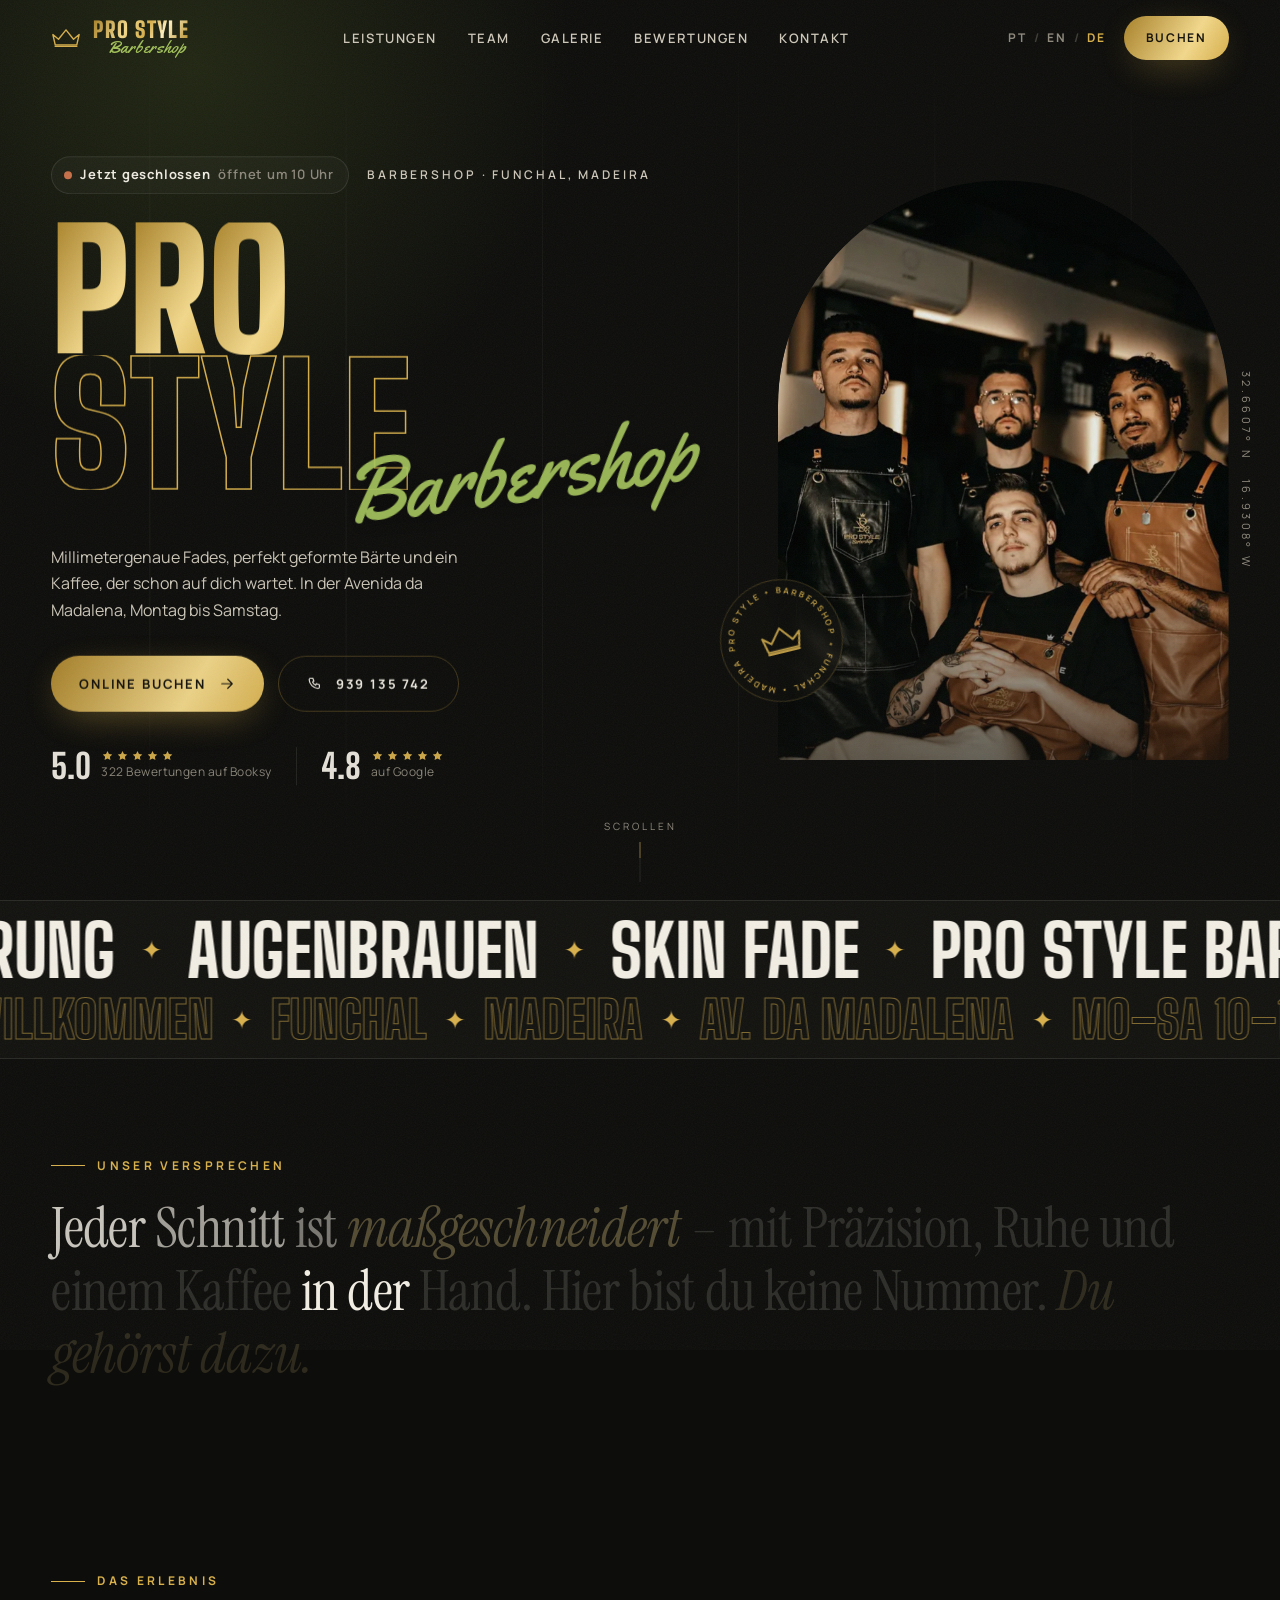
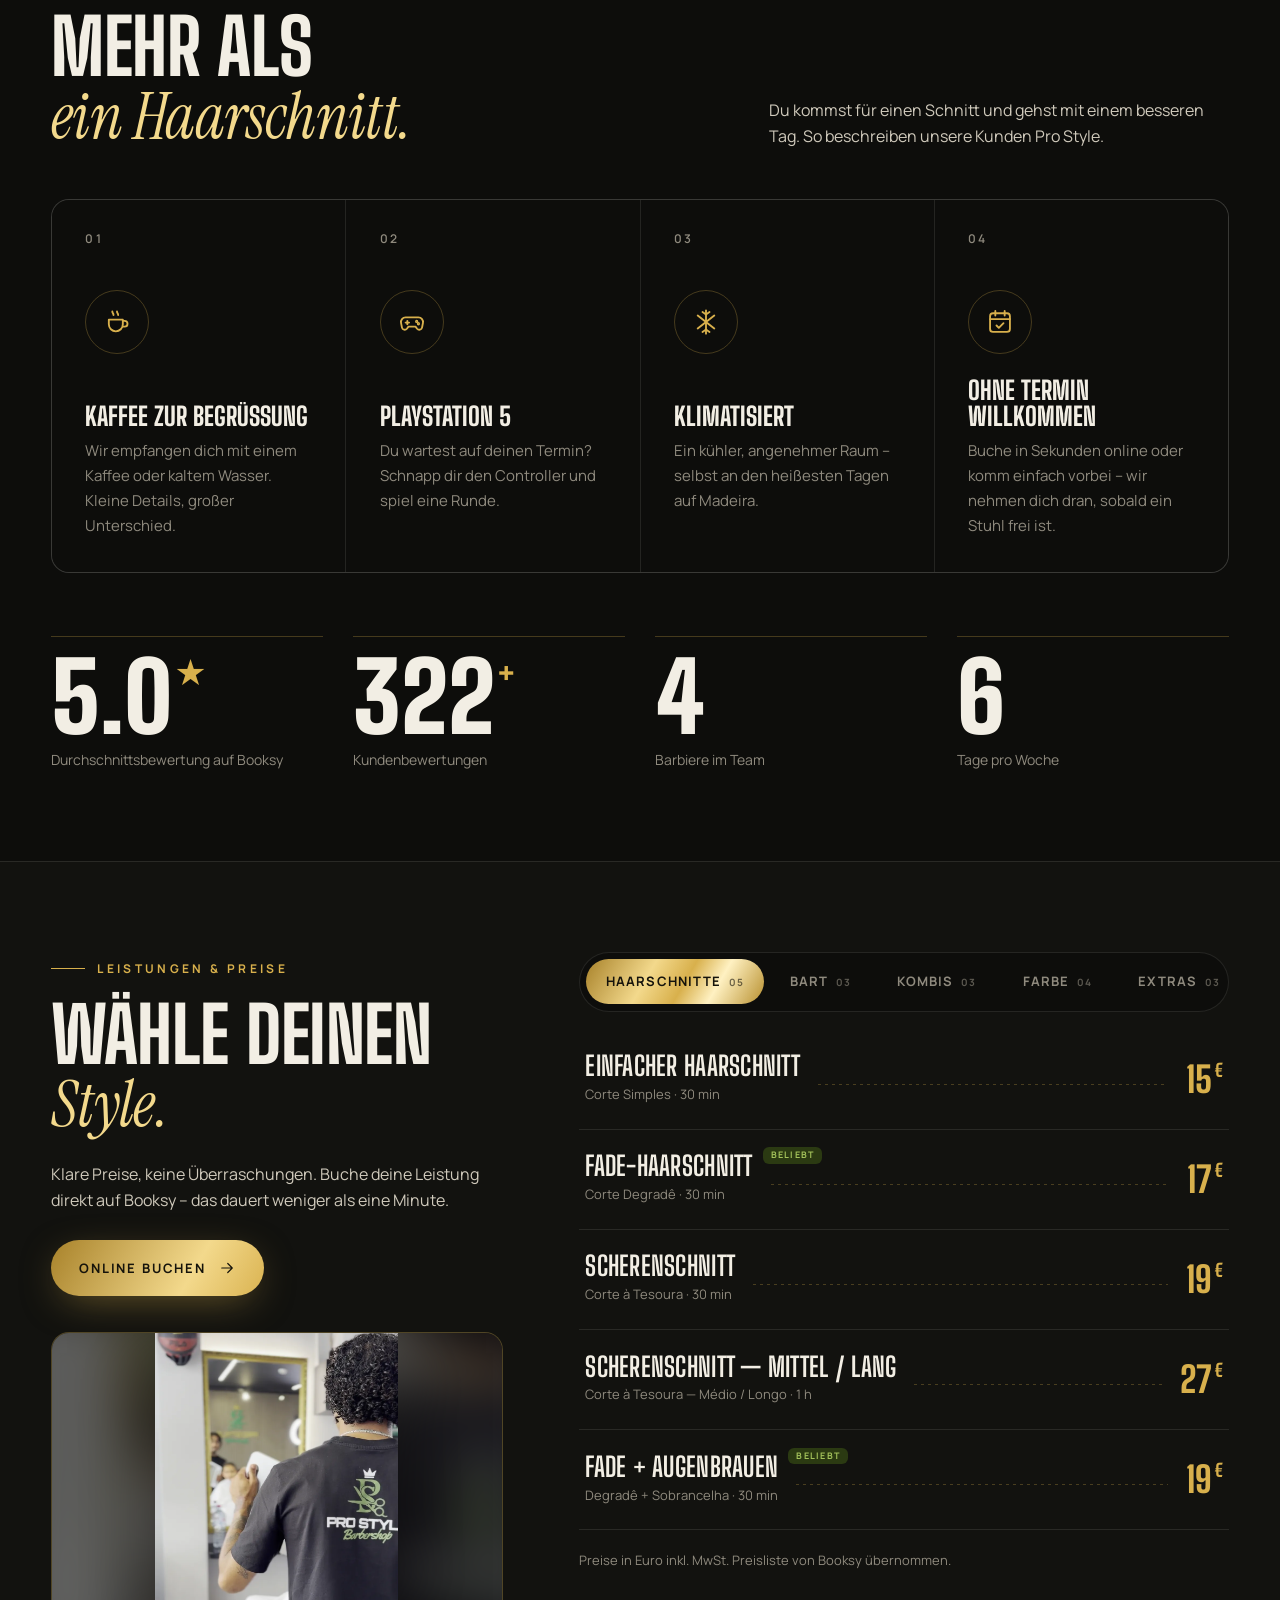
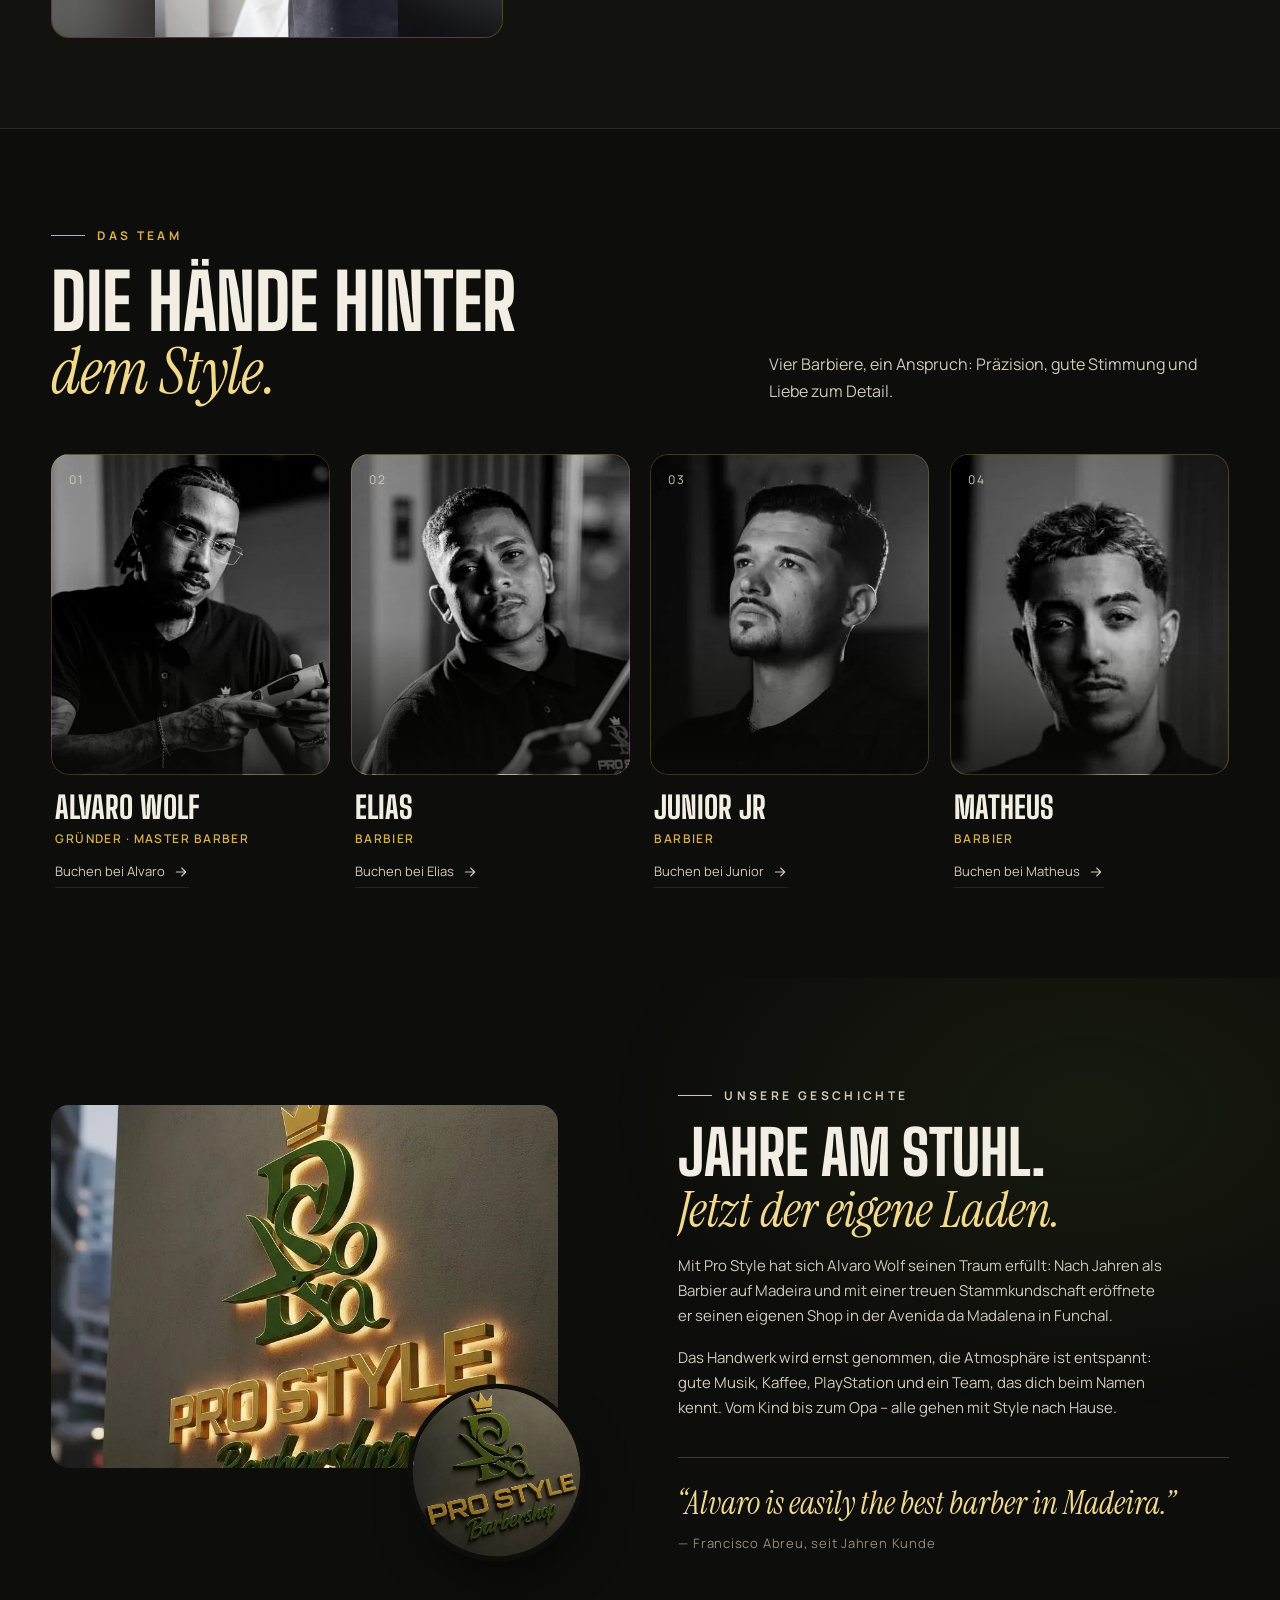
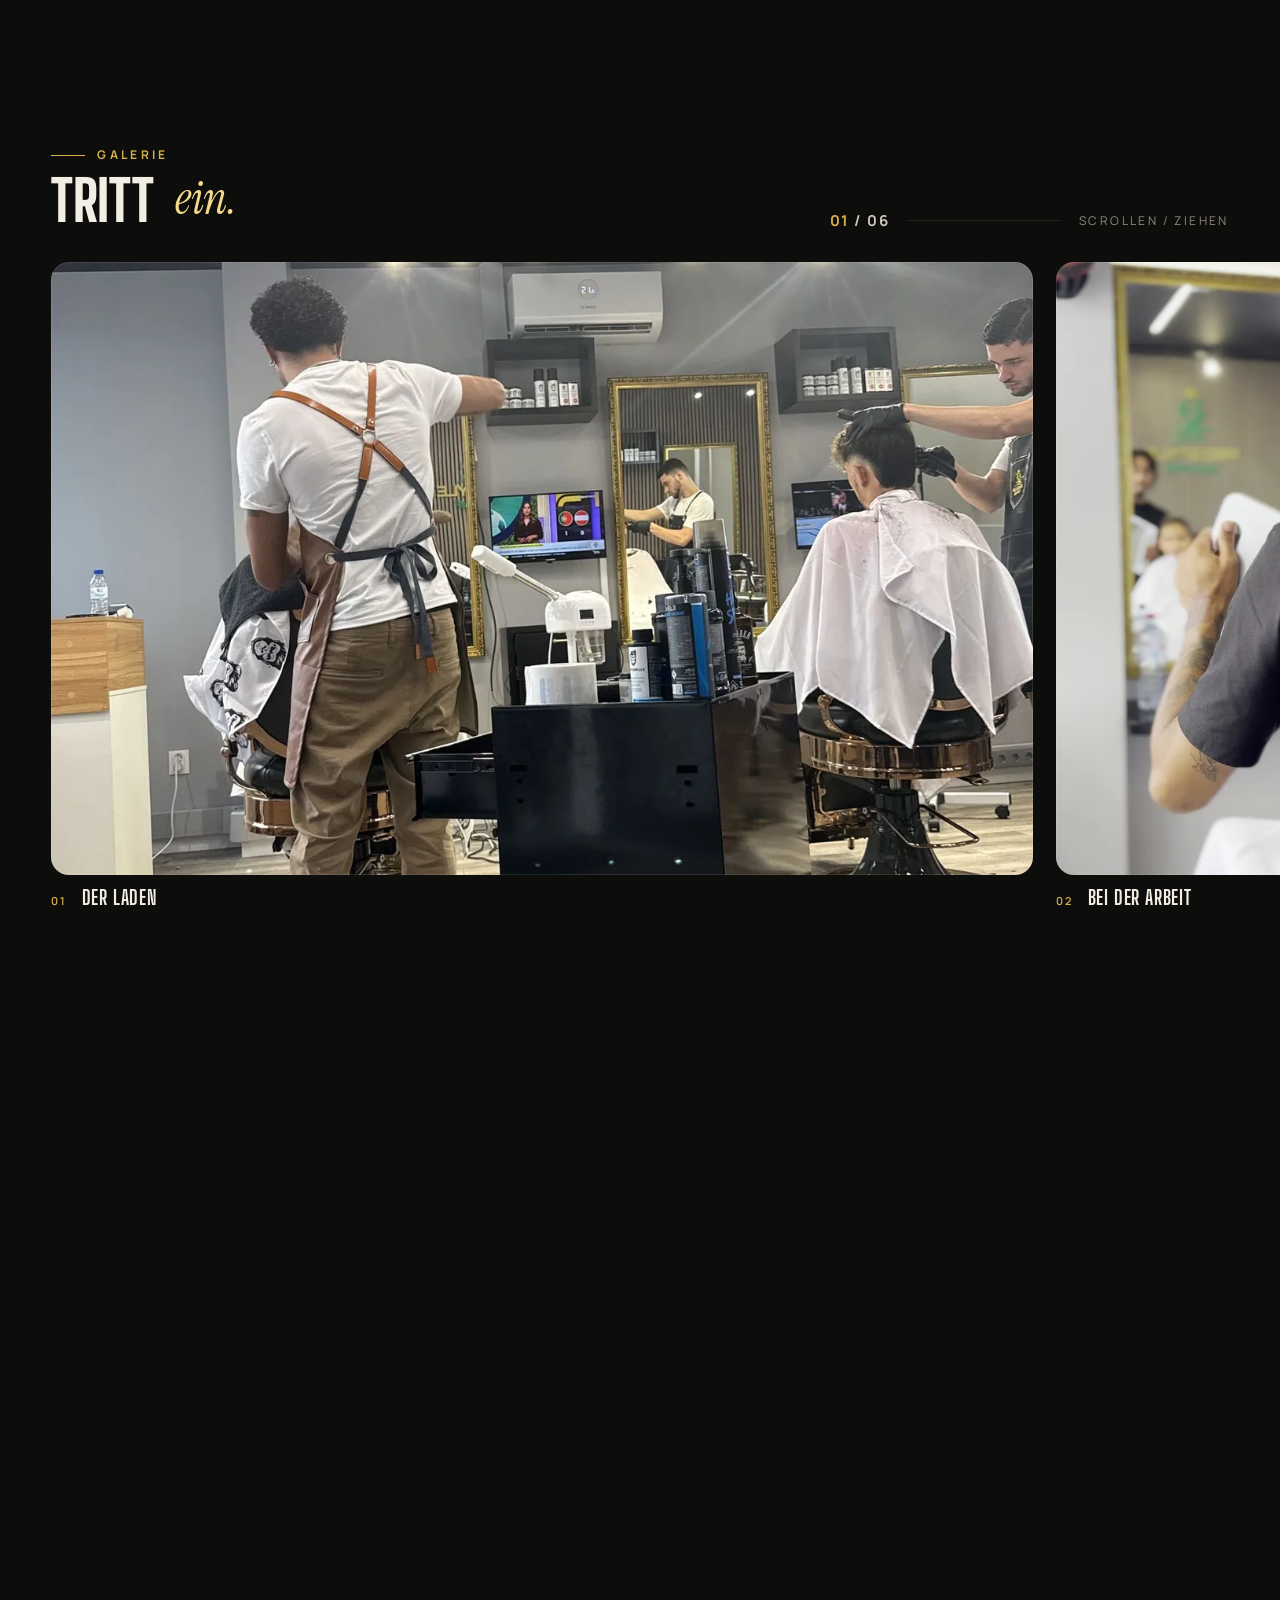
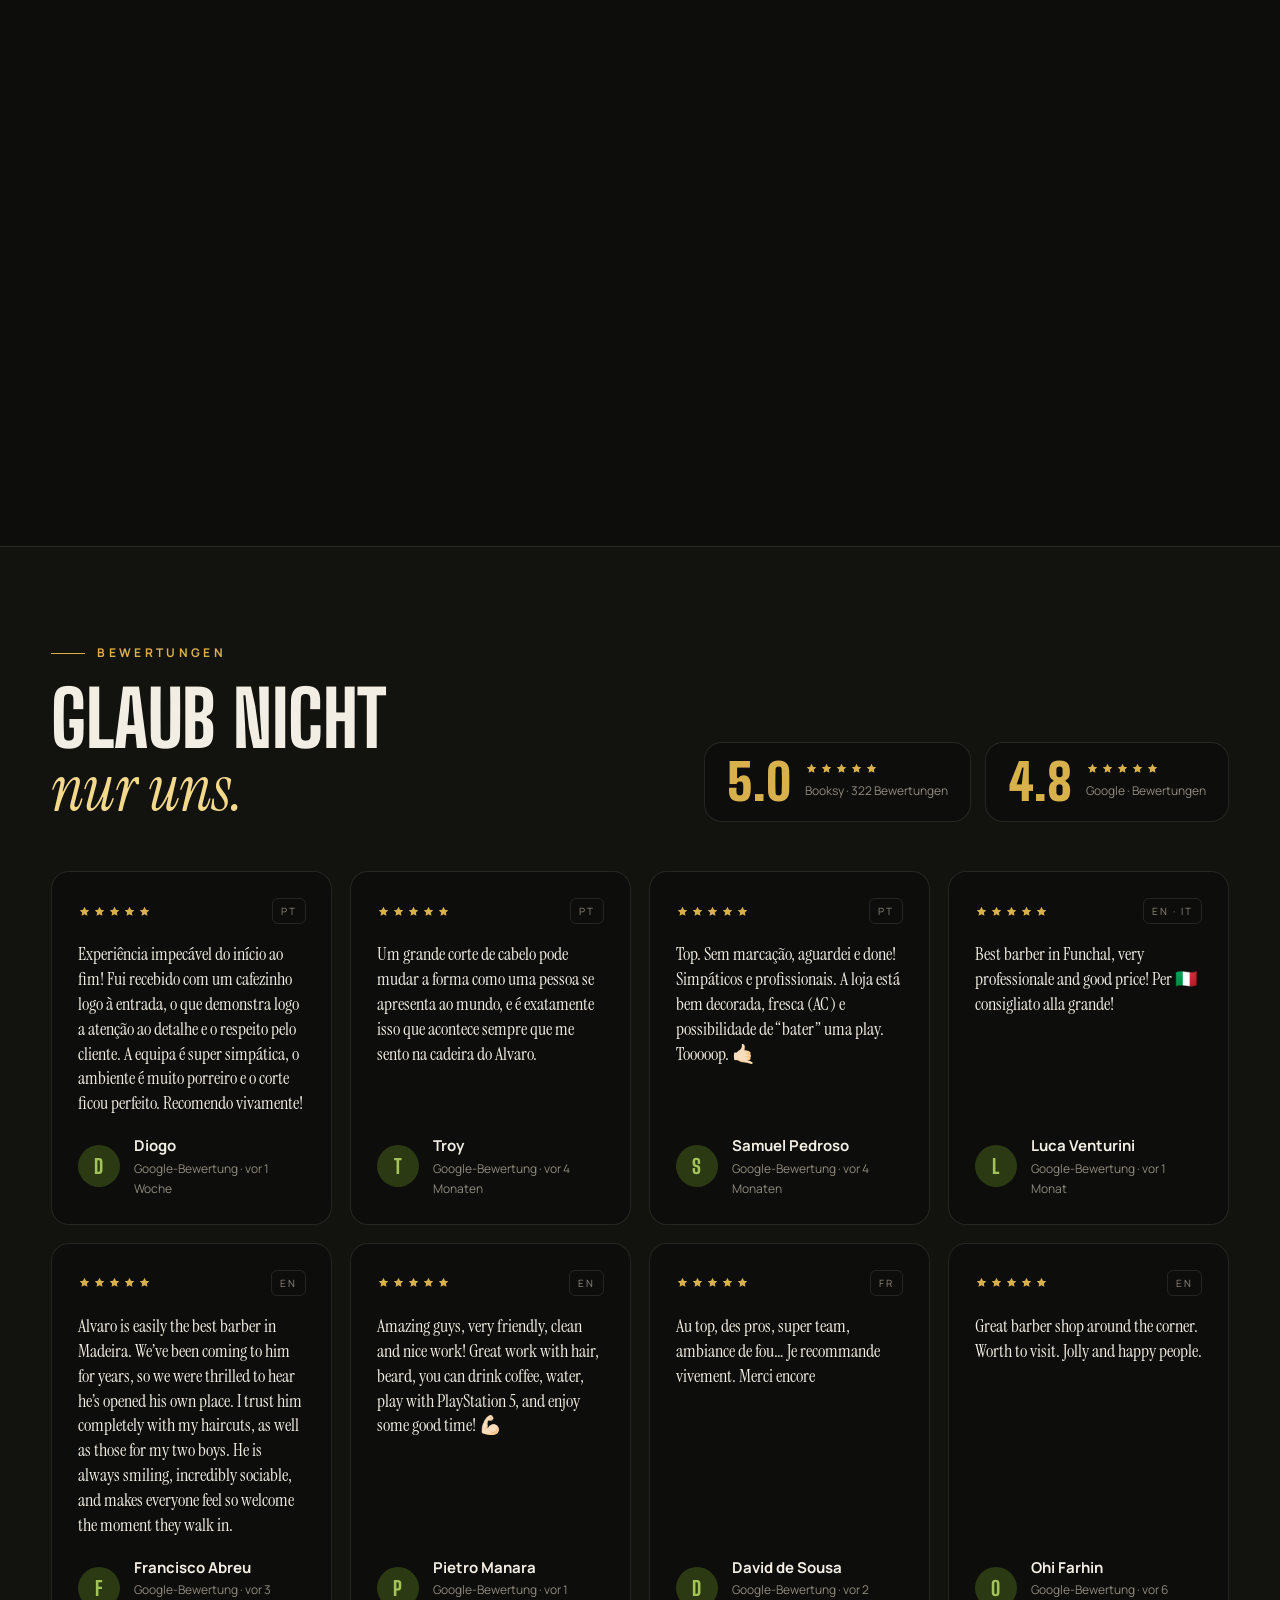
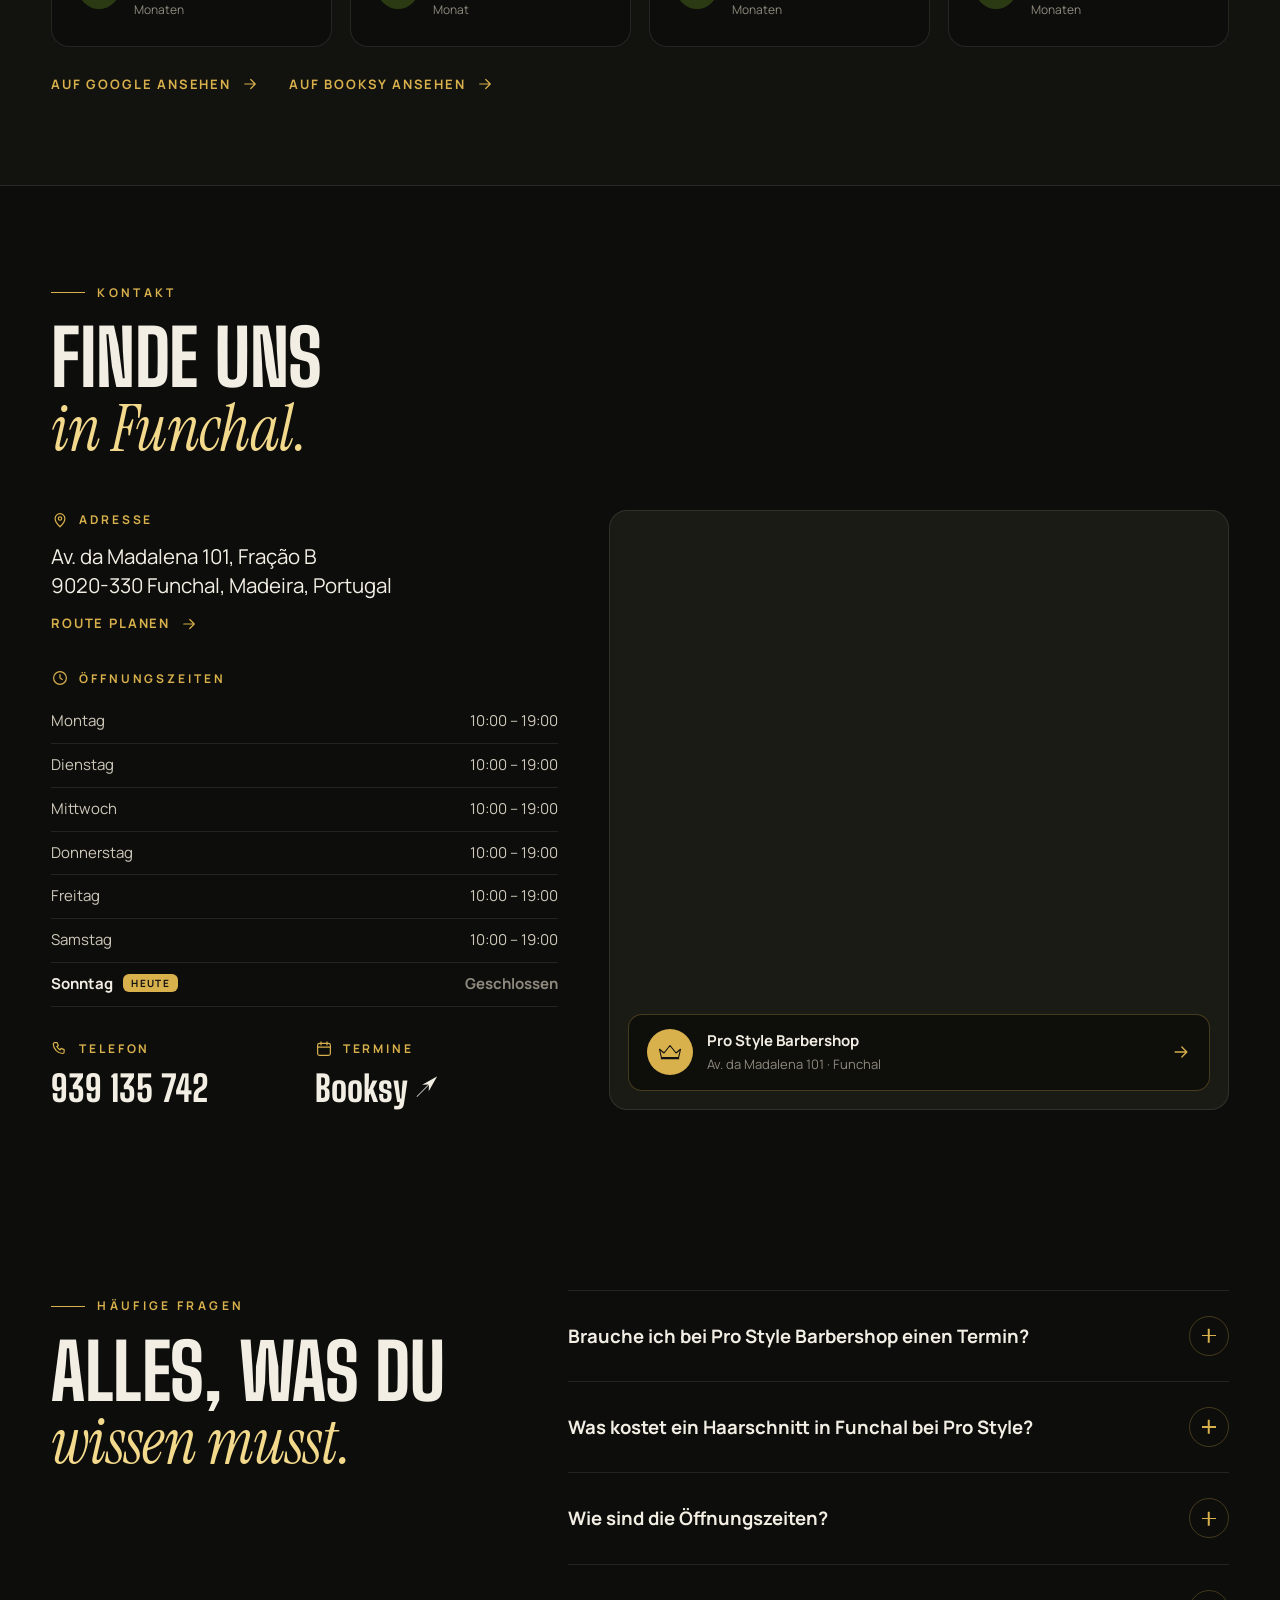
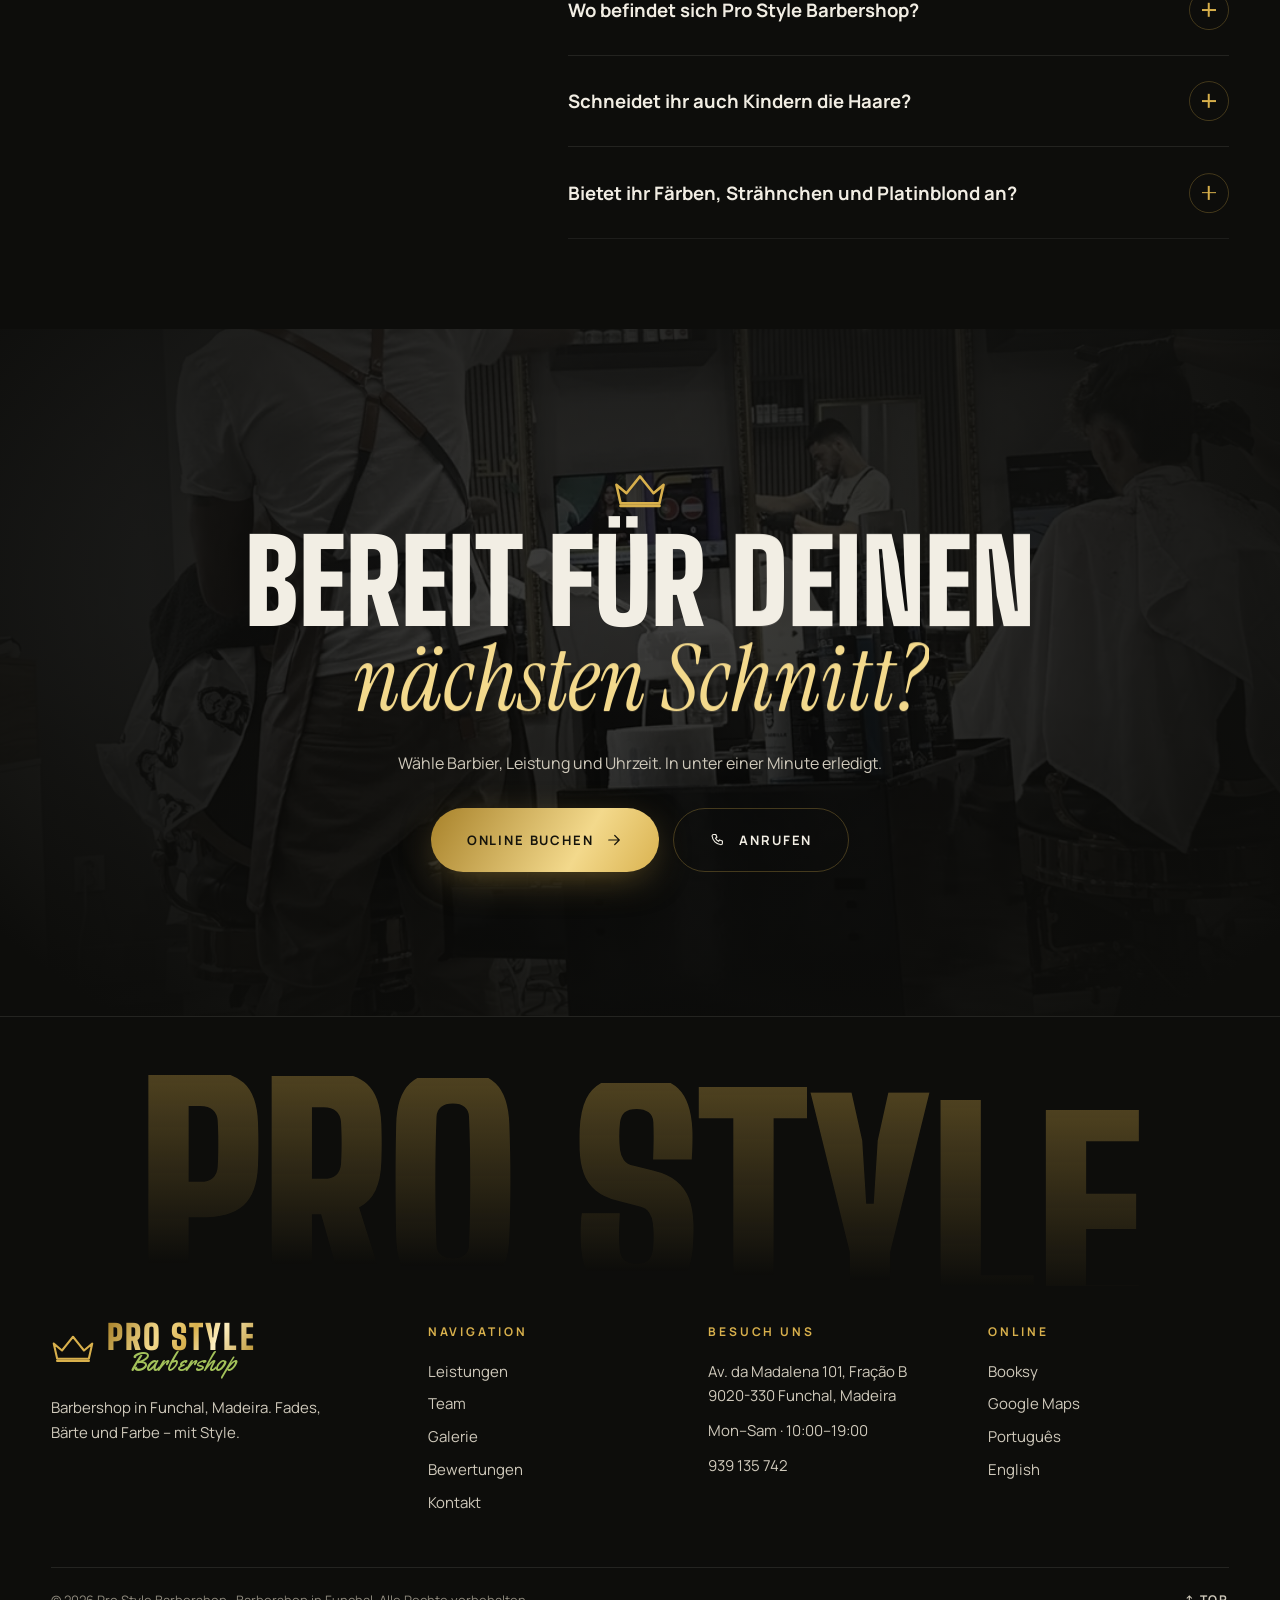
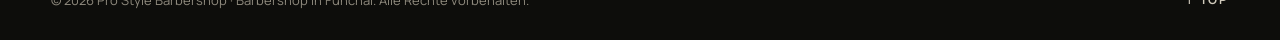
==== commit 57b51bea: "Services photo: show whole image with blurred backdrop so faces are not cropped Co-Authored-By: Clau" ====
--- a/de/index.html
+++ b/de/index.html
@@ -172,7 +172,7 @@
       <h2 class="sec-title split">Wähle deinen <em>Style.</em></h2>
       <p class="sec-lead reveal-up">Klare Preise, keine Überraschungen. Buche deine Leistung direkt auf Booksy – das dauert weniger als eine Minute.</p>
       <a class="btn btn-gold magnetic reveal-up" href="https://prostyle38.booksy.com" target="_blank" rel="noopener" data-cursor="book"><span>Online buchen</span><svg class="ico" viewBox="0 0 24 24" fill="none" stroke="currentColor" stroke-width="1.6" stroke-linecap="round" stroke-linejoin="round" aria-hidden="true"><path d="M5 12h14M13 6l6 6-6 6"/></svg></a>
-      <div class="svc-photo reveal-clip"><img src="../assets/img/barber-at-work.webp" data-cat="cuts" class="is-active" alt="Haarschnitte — Pro Style Barbershop Funchal" width="900" height="1125" loading="lazy" decoding="async"><img src="../assets/img/team-elias.webp" data-cat="beard" class="" alt="Bart — Pro Style Barbershop Funchal" width="544" height="544" loading="lazy" decoding="async"><img src="../assets/img/hero-team-sm.webp" data-cat="combo" class="" alt="Kombis — Pro Style Barbershop Funchal" width="640" height="960" loading="lazy" decoding="async"><img src="../assets/img/team-matheus.webp" data-cat="color" class="" alt="Farbe — Pro Style Barbershop Funchal" width="362" height="362" loading="lazy" decoding="async"><img src="../assets/img/interior.webp" data-cat="extras" class="" alt="Extras — Pro Style Barbershop Funchal" width="1400" height="874" loading="lazy" decoding="async"></div>
+      <div class="svc-photo reveal-clip"><figure data-cat="cuts" class="is-active"><img class="svc-ph-bg" src="../assets/img/barber-at-work.webp" alt="" aria-hidden="true" width="900" height="1125" loading="lazy" decoding="async"><img class="svc-ph-fg" src="../assets/img/barber-at-work.webp" alt="Haarschnitte — Pro Style Barbershop Funchal" width="900" height="1125" loading="lazy" decoding="async"></figure><figure data-cat="beard" class=""><img class="svc-ph-bg" src="../assets/img/team-elias.webp" alt="" aria-hidden="true" width="544" height="544" loading="lazy" decoding="async"><img class="svc-ph-fg" src="../assets/img/team-elias.webp" alt="Bart — Pro Style Barbershop Funchal" width="544" height="544" loading="lazy" decoding="async"></figure><figure data-cat="combo" class=""><img class="svc-ph-bg" src="../assets/img/hero-team-sm.webp" alt="" aria-hidden="true" width="640" height="960" loading="lazy" decoding="async"><img class="svc-ph-fg" src="../assets/img/hero-team-sm.webp" alt="Kombis — Pro Style Barbershop Funchal" width="640" height="960" loading="lazy" decoding="async"></figure><figure data-cat="color" class=""><img class="svc-ph-bg" src="../assets/img/team-matheus.webp" alt="" aria-hidden="true" width="362" height="362" loading="lazy" decoding="async"><img class="svc-ph-fg" src="../assets/img/team-matheus.webp" alt="Farbe — Pro Style Barbershop Funchal" width="362" height="362" loading="lazy" decoding="async"></figure><figure data-cat="extras" class=""><img class="svc-ph-bg" src="../assets/img/interior.webp" alt="" aria-hidden="true" width="1400" height="874" loading="lazy" decoding="async"><img class="svc-ph-fg" src="../assets/img/interior.webp" alt="Extras — Pro Style Barbershop Funchal" width="1400" height="874" loading="lazy" decoding="async"></figure></div>
     </div>
     <div class="svc-main">
       <div class="svc-tabs" role="tablist" aria-label="Leistungen &amp; Preise"><button class="svc-tab" role="tab" id="tab-cuts" aria-controls="panel-cuts" aria-selected="true" data-cursor="hover">Haarschnitte<span class="svc-count">05</span></button><button class="svc-tab" role="tab" id="tab-beard" aria-controls="panel-beard" aria-selected="false" data-cursor="hover">Bart<span class="svc-count">03</span></button><button class="svc-tab" role="tab" id="tab-combo" aria-controls="panel-combo" aria-selected="false" data-cursor="hover">Kombis<span class="svc-count">03</span></button><button class="svc-tab" role="tab" id="tab-color" aria-controls="panel-color" aria-selected="false" data-cursor="hover">Farbe<span class="svc-count">04</span></button><button class="svc-tab" role="tab" id="tab-extras" aria-controls="panel-extras" aria-selected="false" data-cursor="hover">Extras<span class="svc-count">03</span></button><span class="svc-ind" aria-hidden="true"></span></div>
--- a/assets/css/style.css
+++ b/assets/css/style.css
@@ -305,9 +305,11 @@
 .svc-grid { display: grid; grid-template-columns: minmax(0, .82fr) minmax(0, 1.18fr); gap: clamp(40px, 6vw, 110px); align-items: start; }
 .svc-side { position: sticky; top: calc(var(--header-h) + 3vh); }
 .svc-side .btn { margin-top: clamp(18px, 3vh, 30px); }
-.svc-photo { position: relative; margin-top: clamp(22px, 4vh, 40px); border-radius: var(--radius); overflow: hidden; height: clamp(180px, 30vh, 320px); background: var(--bg-3); }
-.svc-photo img { position: absolute; inset: 0; width: 100%; height: 100%; object-fit: cover; object-position: center 30%; opacity: 0; transform: scale(1.08); transition: opacity .8s var(--ease), transform 1.4s var(--ease); }
-.svc-photo img.is-active { opacity: 1; transform: scale(1); }
+.svc-photo { position: relative; margin-top: clamp(22px, 4vh, 40px); border-radius: var(--radius); overflow: hidden; height: clamp(200px, 34vh, 360px); background: var(--bg-3); border: 1px solid var(--line-gold); }
+.svc-photo figure { position: absolute; inset: 0; margin: 0; opacity: 0; transform: scale(1.06); transition: opacity .8s var(--ease), transform 1.4s var(--ease); }
+.svc-photo figure.is-active { opacity: 1; transform: scale(1); }
+.svc-ph-bg { position: absolute; inset: -10%; width: 120%; max-width: none; height: 120%; object-fit: cover; filter: blur(26px) brightness(.45) saturate(1.2); }
+.svc-ph-fg { position: relative; width: 100%; height: 100%; object-fit: contain; filter: drop-shadow(0 20px 40px rgba(0, 0, 0, .6)); }
 .svc-tabs { position: relative; display: flex; gap: 6px; padding: 6px; border: 1px solid var(--line); border-radius: 100px; margin-bottom: 18px; background: var(--bg); }
 .svc-tab { position: relative; z-index: 1; display: inline-flex; align-items: center; gap: 8px; padding: 12px 20px; border-radius: 100px; font-weight: 700; font-size: 13px; letter-spacing: .08em; text-transform: uppercase; color: var(--muted); transition: color .4s; white-space: nowrap; }
 .svc-tab:hover { color: var(--ink); }
